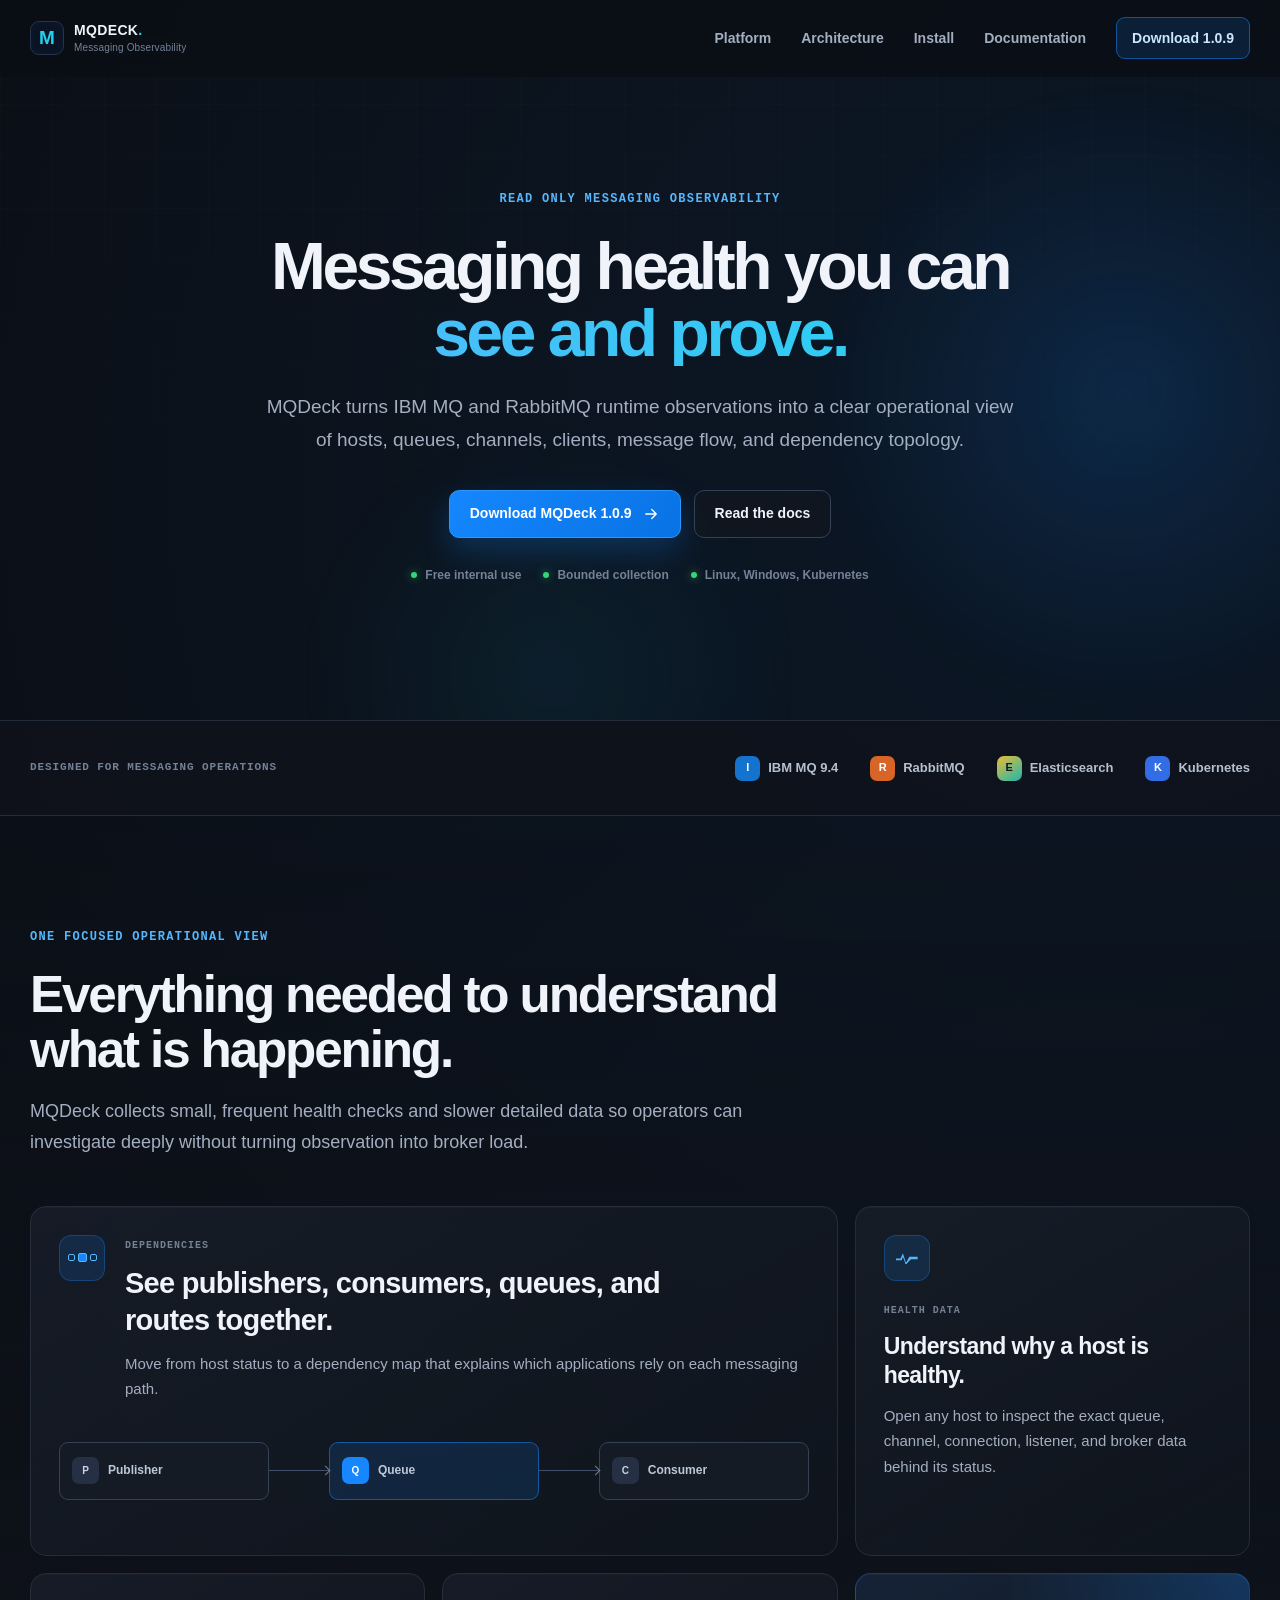
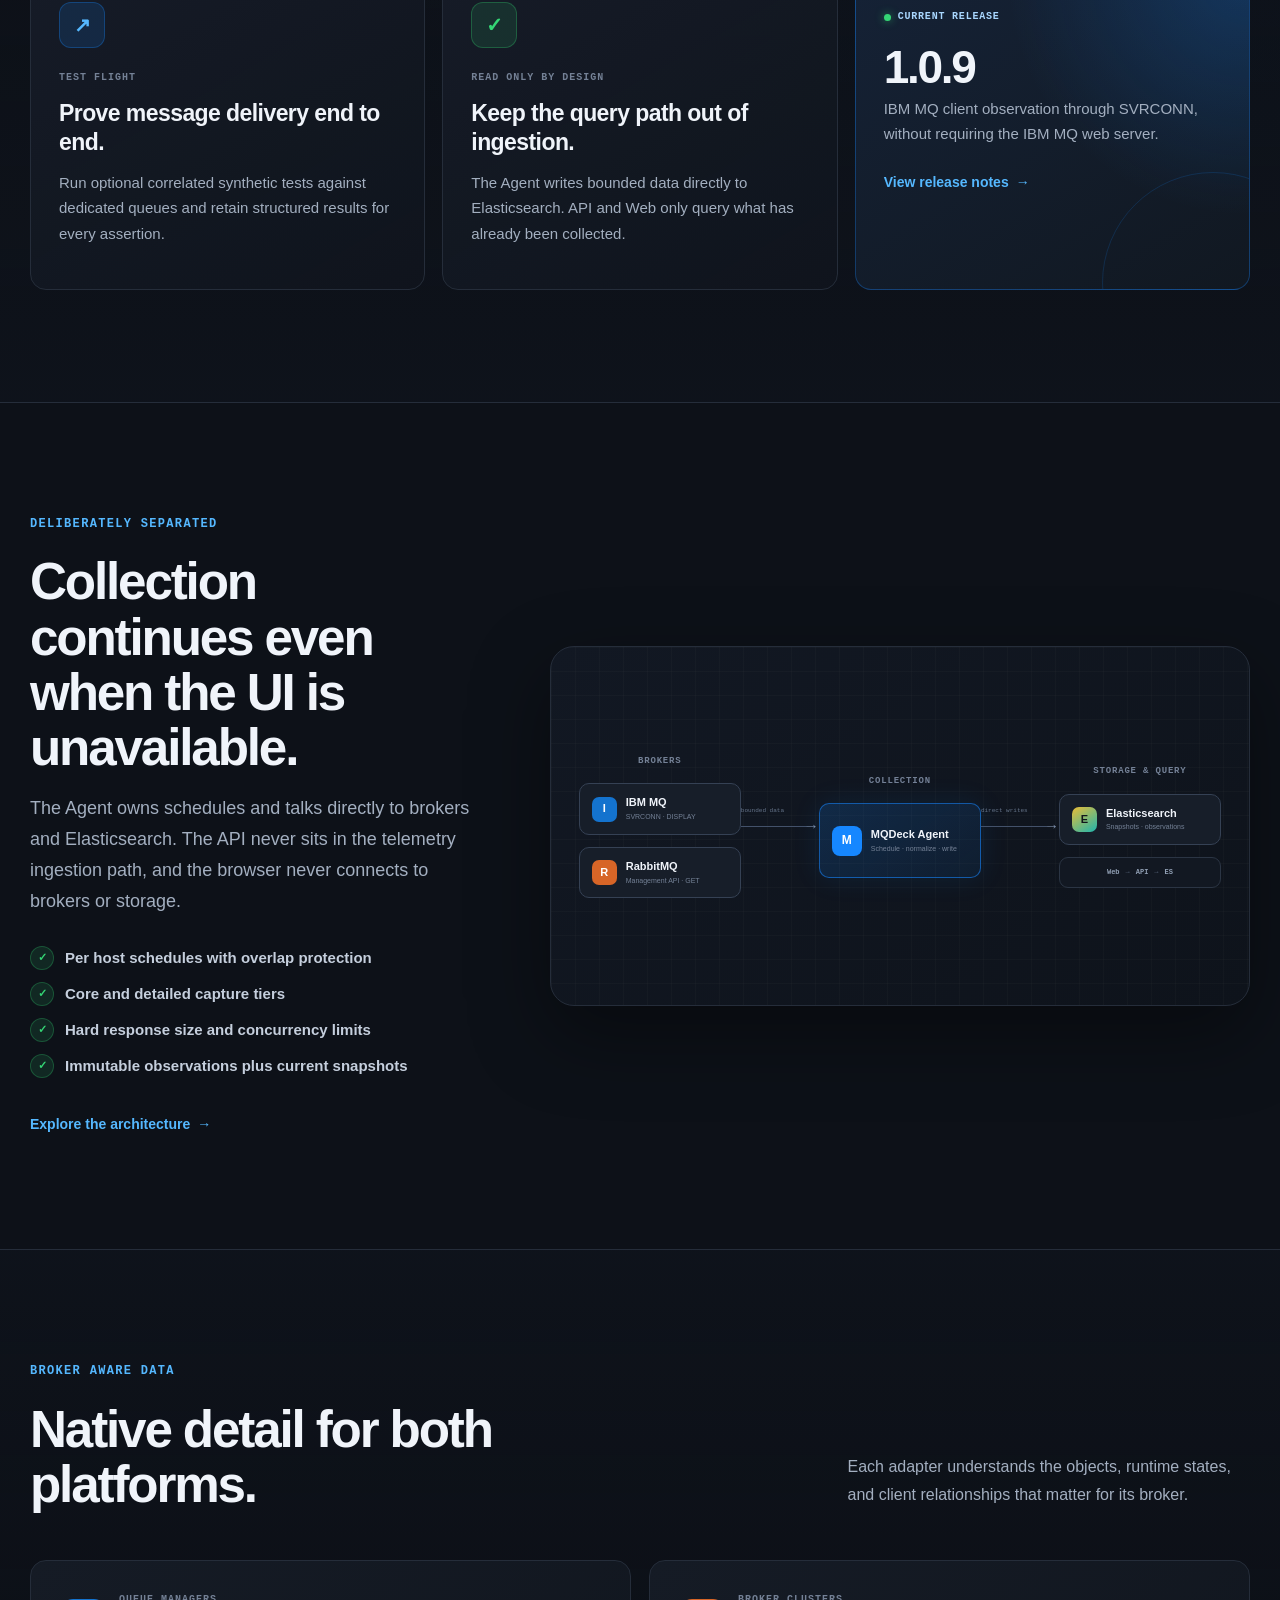
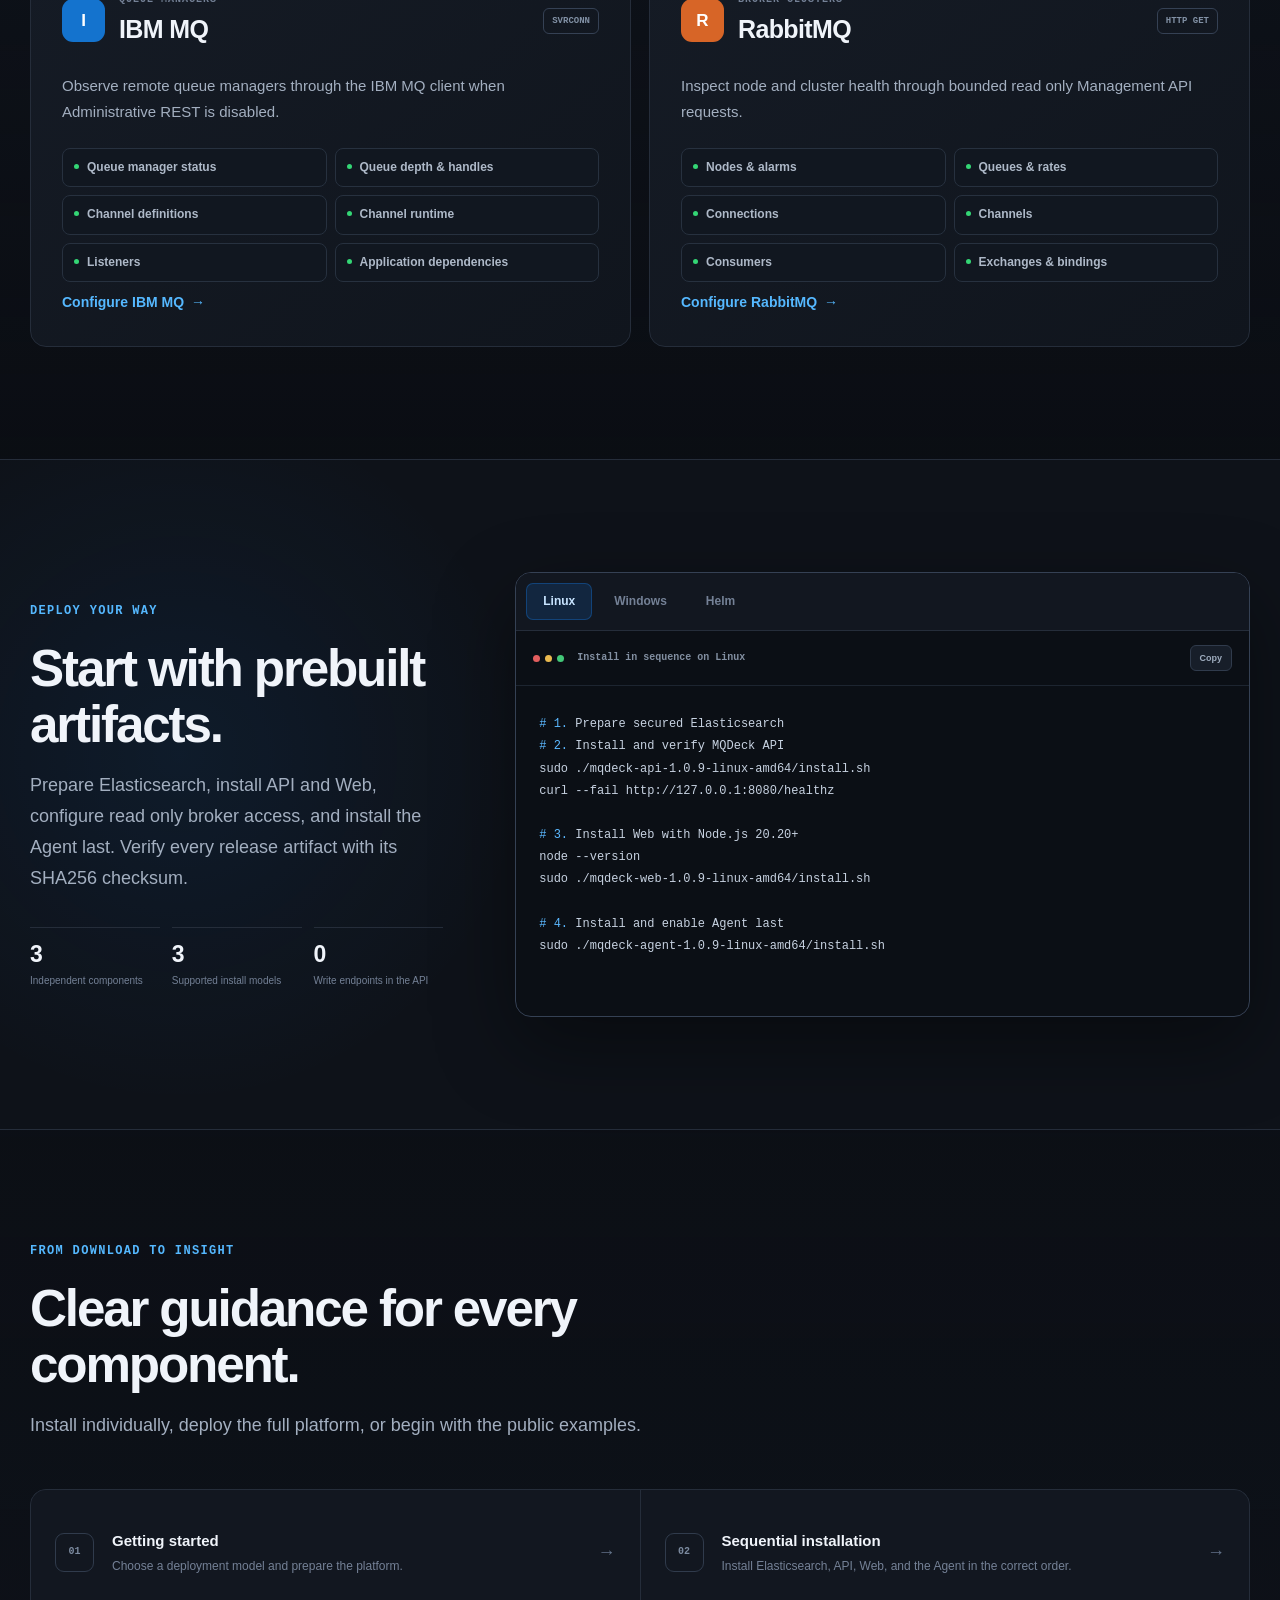
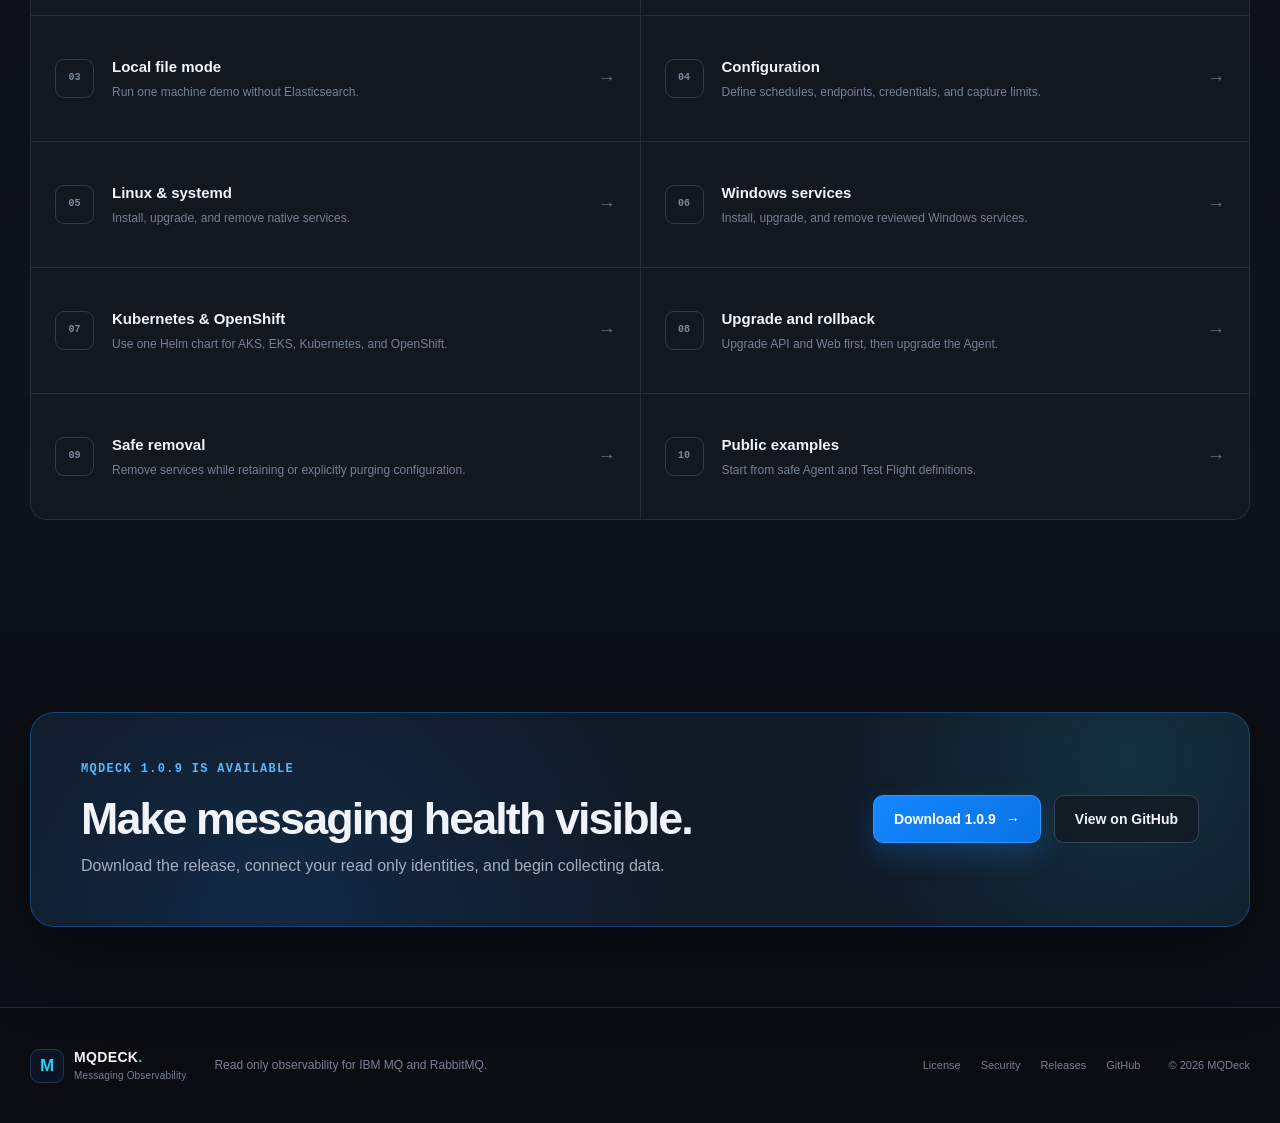
==== index.html @ 0a3dacb5 "Prepare MQDeck 1.0.9 distribution" ====
<!doctype html>
<html lang="en">
  <head>
    <meta charset="utf-8" />
    <meta name="viewport" content="width=device-width, initial-scale=1" />
    <meta name="theme-color" content="#0b0e14" />
    <meta
      name="description"
      content="MQDeck is a read only observability platform for IBM MQ and RabbitMQ, with bounded data collection and no API in the telemetry ingestion path."
    />
    <meta property="og:title" content="MQDeck | Messaging observability you can prove" />
    <meta
      property="og:description"
      content="Observe IBM MQ and RabbitMQ health, queues, channels, connections, topology, and synthetic results from one focused workspace."
    />
    <meta property="og:type" content="website" />
    <meta property="og:url" content="https://mqdeck.github.io/mqdeck/" />
    <meta name="twitter:card" content="summary" />
    <link rel="canonical" href="https://mqdeck.github.io/mqdeck/" />
    <link rel="icon" href="favicon.svg" type="image/svg+xml" />
    <link rel="stylesheet" href="styles.css" />
    <script src="app.js" defer></script>
    <title>MQDeck | Messaging observability you can prove</title>
  </head>
  <body>
    <a class="skip-link" href="#main-content">Skip to content</a>

    <header class="site-header" data-header>
      <div class="container header-inner">
        <a class="brand" href="#top" aria-label="MQDeck home">
          <span class="brand-mark" aria-hidden="true">M</span>
          <span class="brand-copy">
            <strong>MQDECK</strong>
            <small>Messaging Observability</small>
          </span>
        </a>

        <button
          class="menu-toggle"
          type="button"
          aria-expanded="false"
          aria-controls="primary-navigation"
          data-menu-toggle
        >
          <span class="sr-only">Toggle navigation</span>
          <span></span><span></span><span></span>
        </button>

        <nav class="primary-navigation" id="primary-navigation" aria-label="Primary navigation" data-navigation>
          <a href="#platform">Platform</a>
          <a href="#architecture">Architecture</a>
          <a href="#install">Install</a>
          <a href="#documentation">Documentation</a>
          <a class="nav-release" href="https://github.com/mqdeck/mqdeck/releases/tag/v1.0.9">
            Download 1.0.9
          </a>
        </nav>
      </div>
    </header>

    <main id="main-content">
      <section class="hero section" id="top">
        <div class="hero-glow hero-glow-one" aria-hidden="true"></div>
        <div class="hero-glow hero-glow-two" aria-hidden="true"></div>
        <div class="container hero-grid">
          <div class="hero-copy">
            <div class="eyebrow">Read only messaging observability</div>
            <h1>Messaging health you can <em>see and prove.</em></h1>
            <p class="hero-lede">
              MQDeck turns IBM MQ and RabbitMQ runtime observations into a clear operational view of hosts,
              queues, channels, clients, message flow, and dependency topology.
            </p>

            <div class="hero-actions">
              <a class="button button-primary" href="https://github.com/mqdeck/mqdeck/releases/tag/v1.0.9">
                Download MQDeck 1.0.9
                <svg viewBox="0 0 24 24" aria-hidden="true"><path d="M5 12h14m-6-6 6 6-6 6" /></svg>
              </a>
              <a class="button button-secondary" href="https://github.com/mqdeck/mqdeck/tree/main/docs">
                Read the docs
              </a>
            </div>

            <div class="hero-notes" aria-label="Platform qualities">
              <span><i class="status-dot"></i> Free internal use</span>
              <span><i class="status-dot"></i> Bounded collection</span>
              <span><i class="status-dot"></i> Linux, Windows, Kubernetes</span>
            </div>
          </div>

        </div>
      </section>

      <section class="compatibility" aria-label="Supported platforms">
        <div class="container compatibility-inner">
          <span>Designed for messaging operations</span>
          <div class="compatibility-list">
            <strong><i class="vendor-mark ibm">I</i>IBM MQ 9.4</strong>
            <strong><i class="vendor-mark rabbit">R</i>RabbitMQ</strong>
            <strong><i class="vendor-mark elastic">E</i>Elasticsearch</strong>
            <strong><i class="vendor-mark kube">K</i>Kubernetes</strong>
          </div>
        </div>
      </section>

      <section class="section platform-section" id="platform">
        <div class="container">
          <div class="section-heading narrow-heading">
            <div class="eyebrow">One focused operational view</div>
            <h2>Everything needed to understand what is happening.</h2>
            <p>
              MQDeck collects small, frequent health checks and slower detailed data so operators can
              investigate deeply without turning observation into broker load.
            </p>
          </div>

          <div class="feature-grid">
            <article class="feature-card feature-card-wide">
              <div class="feature-icon topology-icon" aria-hidden="true">
                <span></span><span></span><span></span>
              </div>
              <div>
                <small>DEPENDENCIES</small>
                <h3>See publishers, consumers, queues, and routes together.</h3>
                <p>Move from host status to a dependency map that explains which applications rely on each messaging path.</p>
              </div>
              <div class="mini-topology" aria-hidden="true">
                <div><i>P</i><span>Publisher</span></div><b></b><div class="center"><i>Q</i><span>Queue</span></div><b></b><div><i>C</i><span>Consumer</span></div>
              </div>
            </article>

            <article class="feature-card">
              <div class="feature-icon pulse-icon" aria-hidden="true"><span></span></div>
              <small>HEALTH DATA</small>
              <h3>Understand why a host is healthy.</h3>
              <p>Open any host to inspect the exact queue, channel, connection, listener, and broker data behind its status.</p>
            </article>

            <article class="feature-card">
              <div class="feature-icon flight-icon" aria-hidden="true">↗</div>
              <small>TEST FLIGHT</small>
              <h3>Prove message delivery end to end.</h3>
              <p>Run optional correlated synthetic tests against dedicated queues and retain structured results for every assertion.</p>
            </article>

            <article class="feature-card">
              <div class="feature-icon shield-icon" aria-hidden="true">✓</div>
              <small>READ ONLY BY DESIGN</small>
              <h3>Keep the query path out of ingestion.</h3>
              <p>The Agent writes bounded data directly to Elasticsearch. API and Web only query what has already been collected.</p>
            </article>

            <article class="feature-card feature-card-accent">
              <div class="release-label"><span></span> Current release</div>
              <strong class="release-version">1.0.9</strong>
              <p>IBM MQ client observation through SVRCONN, without requiring the IBM MQ web server.</p>
              <a href="https://github.com/mqdeck/mqdeck/releases/tag/v1.0.9">View release notes <span>→</span></a>
            </article>
          </div>
        </div>
      </section>

      <section class="section architecture-section" id="architecture">
        <div class="container architecture-grid">
          <div class="architecture-copy">
            <div class="eyebrow">Deliberately separated</div>
            <h2>Collection continues even when the UI is unavailable.</h2>
            <p>
              The Agent owns schedules and talks directly to brokers and Elasticsearch. The API never sits in the telemetry
              ingestion path, and the browser never connects to brokers or storage.
            </p>
            <ul class="check-list">
              <li><span>✓</span> Per host schedules with overlap protection</li>
              <li><span>✓</span> Core and detailed capture tiers</li>
              <li><span>✓</span> Hard response size and concurrency limits</li>
              <li><span>✓</span> Immutable observations plus current snapshots</li>
            </ul>
            <a class="text-link" href="https://github.com/mqdeck/mqdeck/blob/main/docs/architecture.md">Explore the architecture <span>→</span></a>
          </div>

          <div class="architecture-diagram" aria-label="MQDeck data flow diagram">
            <div class="diagram-column brokers-column">
              <small>BROKERS</small>
              <div class="diagram-node"><i class="vendor-mark ibm">I</i><span><strong>IBM MQ</strong><small>SVRCONN · DISPLAY</small></span></div>
              <div class="diagram-node"><i class="vendor-mark rabbit">R</i><span><strong>RabbitMQ</strong><small>Management API · GET</small></span></div>
            </div>
            <div class="diagram-arrow"><span>bounded data</span><i>→</i></div>
            <div class="diagram-column agent-column">
              <small>COLLECTION</small>
              <div class="diagram-node primary-node"><i>M</i><span><strong>MQDeck Agent</strong><small>Schedule · normalize · write</small></span></div>
            </div>
            <div class="diagram-arrow"><span>direct writes</span><i>→</i></div>
            <div class="diagram-column query-column">
              <small>STORAGE & QUERY</small>
              <div class="diagram-node"><i class="vendor-mark elastic">E</i><span><strong>Elasticsearch</strong><small>Snapshots · observations</small></span></div>
              <div class="query-stack"><span>Web</span><i>→</i><span>API</span><i>→</i><span>ES</span></div>
            </div>
          </div>
        </div>
      </section>

      <section class="section coverage-section">
        <div class="container">
          <div class="section-heading split-heading">
            <div>
              <div class="eyebrow">Broker aware data</div>
              <h2>Native detail for both platforms.</h2>
            </div>
            <p>Each adapter understands the objects, runtime states, and client relationships that matter for its broker.</p>
          </div>

          <div class="broker-grid">
            <article class="broker-card">
              <div class="broker-card-header">
                <i class="vendor-mark ibm large">I</i>
                <div><small>QUEUE MANAGERS</small><h3>IBM MQ</h3></div>
                <span>SVRCONN</span>
              </div>
              <p>Observe remote queue managers through the IBM MQ client when Administrative REST is disabled.</p>
              <div class="capability-list">
                <span>Queue manager status</span><span>Queue depth & handles</span><span>Channel definitions</span>
                <span>Channel runtime</span><span>Listeners</span><span>Application dependencies</span>
              </div>
              <a href="https://github.com/mqdeck/mqdeck/blob/main/examples/ibmmq-svrconn.md">Configure IBM MQ <span>→</span></a>
            </article>

            <article class="broker-card">
              <div class="broker-card-header">
                <i class="vendor-mark rabbit large">R</i>
                <div><small>BROKER CLUSTERS</small><h3>RabbitMQ</h3></div>
                <span>HTTP GET</span>
              </div>
              <p>Inspect node and cluster health through bounded read only Management API requests.</p>
              <div class="capability-list">
                <span>Nodes & alarms</span><span>Queues & rates</span><span>Connections</span>
                <span>Channels</span><span>Consumers</span><span>Exchanges & bindings</span>
              </div>
              <a href="https://github.com/mqdeck/mqdeck/blob/main/docs/configuration.md">Configure RabbitMQ <span>→</span></a>
            </article>
          </div>
        </div>
      </section>

      <section class="section install-section" id="install">
        <div class="container install-shell">
          <div class="install-copy">
            <div class="eyebrow">Deploy your way</div>
            <h2>Start with prebuilt artifacts.</h2>
            <p>
              Prepare Elasticsearch, install API and Web, configure read only broker access, and install the Agent last.
              Verify every release artifact with its SHA256 checksum.
            </p>
            <div class="install-facts">
              <div><strong>3</strong><span>Independent components</span></div>
              <div><strong>3</strong><span>Supported install models</span></div>
              <div><strong>0</strong><span>Write endpoints in the API</span></div>
            </div>
          </div>

          <div class="installer" data-installer>
            <div class="install-tabs" role="tablist" aria-label="Installation platform">
              <button type="button" role="tab" aria-selected="true" aria-controls="install-linux" data-install-tab="linux">Linux</button>
              <button type="button" role="tab" aria-selected="false" aria-controls="install-windows" data-install-tab="windows">Windows</button>
              <button type="button" role="tab" aria-selected="false" aria-controls="install-helm" data-install-tab="helm">Helm</button>
            </div>

            <div class="install-panel" id="install-linux" role="tabpanel" data-install-panel="linux">
              <div class="code-heading"><span><i></i><i></i><i></i></span><strong>Install in sequence on Linux</strong><button type="button" data-copy="#linux-command">Copy</button></div>
              <pre id="linux-command"><code><span># 1.</span> Prepare secured Elasticsearch
<span># 2.</span> Install and verify MQDeck API
sudo ./mqdeck-api-1.0.9-linux-amd64/install.sh
curl --fail http://127.0.0.1:8080/healthz

<span># 3.</span> Install Web with Node.js 20.20+
node --version
sudo ./mqdeck-web-1.0.9-linux-amd64/install.sh

<span># 4.</span> Install and enable Agent last
sudo ./mqdeck-agent-1.0.9-linux-amd64/install.sh</code></pre>
            </div>

            <div class="install-panel" id="install-windows" role="tabpanel" data-install-panel="windows" hidden>
              <div class="code-heading"><span><i></i><i></i><i></i></span><strong>Install API before Agent on Windows</strong><button type="button" data-copy="#windows-command">Copy</button></div>
              <pre id="windows-command"><code><span>$Version</span> = "1.0.9"
<span># 1.</span> Install API and verify health
.\install-api-service.ps1
Invoke-RestMethod http://127.0.0.1:8080/healthz

<span># 2.</span> Configure broker access
<span># 3.</span> Install Agent last
.\install-agent-service.ps1</code></pre>
            </div>

            <div class="install-panel" id="install-helm" role="tabpanel" data-install-panel="helm" hidden>
              <div class="code-heading"><span><i></i><i></i><i></i></span><strong>Install API and Web with Helm</strong><button type="button" data-copy="#helm-command">Copy</button></div>
              <pre id="helm-command"><code>helm upgrade --install mqdeck \
  oci://ghcr.io/mqdeck/charts/mqdeck \
  --version 1.0.9 \
  --namespace mqdeck --create-namespace \
  --set global.elasticsearch.url=https://elastic.example.com:9200</code></pre>
            </div>

            <div class="copy-status" aria-live="polite" data-copy-status></div>
          </div>
        </div>
      </section>

      <section class="section docs-section" id="documentation">
        <div class="container">
          <div class="section-heading narrow-heading">
            <div class="eyebrow">From download to insight</div>
            <h2>Clear guidance for every component.</h2>
            <p>Install individually, deploy the full platform, or begin with the public examples.</p>
          </div>

          <div class="docs-grid">
            <a href="https://github.com/mqdeck/mqdeck/blob/main/docs/getting-started.md">
              <span class="doc-number">01</span><div><strong>Getting started</strong><small>Choose a deployment model and prepare the platform.</small></div><i>→</i>
            </a>
            <a href="https://github.com/mqdeck/mqdeck/blob/main/docs/installation-sequence.md">
              <span class="doc-number">02</span><div><strong>Sequential installation</strong><small>Install Elasticsearch, API, Web, and the Agent in the correct order.</small></div><i>→</i>
            </a>
            <a href="https://github.com/mqdeck/mqdeck/blob/main/docs/local-mode.md">
              <span class="doc-number">03</span><div><strong>Local file mode</strong><small>Run one machine demo without Elasticsearch.</small></div><i>→</i>
            </a>
            <a href="https://github.com/mqdeck/mqdeck/blob/main/docs/configuration.md">
              <span class="doc-number">04</span><div><strong>Configuration</strong><small>Define schedules, endpoints, credentials, and capture limits.</small></div><i>→</i>
            </a>
            <a href="https://github.com/mqdeck/mqdeck/blob/main/docs/install-agent-linux.md">
              <span class="doc-number">05</span><div><strong>Linux & systemd</strong><small>Install, upgrade, and remove native services.</small></div><i>→</i>
            </a>
            <a href="https://github.com/mqdeck/mqdeck/blob/main/docs/install-agent-windows.md">
              <span class="doc-number">06</span><div><strong>Windows services</strong><small>Install, upgrade, and remove reviewed Windows services.</small></div><i>→</i>
            </a>
            <a href="https://github.com/mqdeck/mqdeck/blob/main/docs/install-helm.md">
              <span class="doc-number">07</span><div><strong>Kubernetes & OpenShift</strong><small>Use one Helm chart for AKS, EKS, Kubernetes, and OpenShift.</small></div><i>→</i>
            </a>
            <a href="https://github.com/mqdeck/mqdeck/blob/main/docs/upgrade.md">
              <span class="doc-number">08</span><div><strong>Upgrade and rollback</strong><small>Upgrade API and Web first, then upgrade the Agent.</small></div><i>→</i>
            </a>
            <a href="https://github.com/mqdeck/mqdeck/blob/main/docs/uninstall.md">
              <span class="doc-number">09</span><div><strong>Safe removal</strong><small>Remove services while retaining or explicitly purging configuration.</small></div><i>→</i>
            </a>
            <a href="https://github.com/mqdeck/mqdeck/tree/main/examples">
              <span class="doc-number">10</span><div><strong>Public examples</strong><small>Start from safe Agent and Test Flight definitions.</small></div><i>→</i>
            </a>
          </div>
        </div>
      </section>

      <section class="final-cta section">
        <div class="container final-cta-inner">
          <div>
            <div class="eyebrow">MQDeck 1.0.9 is available</div>
            <h2>Make messaging health visible.</h2>
            <p>Download the release, connect your read only identities, and begin collecting data.</p>
          </div>
          <div class="final-actions">
            <a class="button button-primary" href="https://github.com/mqdeck/mqdeck/releases/tag/v1.0.9">Download 1.0.9 <span>→</span></a>
            <a class="button button-secondary" href="https://github.com/mqdeck/mqdeck">View on GitHub</a>
          </div>
        </div>
      </section>
    </main>

    <footer class="site-footer">
      <div class="container footer-inner">
        <a class="brand footer-brand" href="#top" aria-label="MQDeck home">
          <span class="brand-mark" aria-hidden="true">M</span>
          <span class="brand-copy"><strong>MQDECK</strong><small>Messaging Observability</small></span>
        </a>
        <p>Read only observability for IBM MQ and RabbitMQ.</p>
        <div class="footer-links">
          <a href="https://github.com/mqdeck/mqdeck/blob/main/LICENSE.md">License</a>
          <a href="https://github.com/mqdeck/mqdeck/blob/main/SECURITY.md">Security</a>
          <a href="https://github.com/mqdeck/mqdeck/releases">Releases</a>
          <a href="https://github.com/mqdeck/mqdeck">GitHub</a>
        </div>
        <small>© <span data-current-year>2026</span> MQDeck</small>
      </div>
    </footer>
  </body>
</html>
---- styles.css ----
:root {
  --canvas: #0b0e14;
  --canvas-soft: #10141d;
  --surface: #121720;
  --surface-raised: #171d28;
  --surface-blue: #111b2a;
  --line: #252d3a;
  --line-strong: #354154;
  --ink: #f0f4fa;
  --muted: #a3afc0;
  --faint: #748196;
  --accent: #1687ff;
  --accent-strong: #55b8ff;
  --accent-soft: rgba(22, 135, 255, 0.14);
  --cyan: #22d3ee;
  --green: #34d675;
  --green-soft: rgba(52, 214, 117, 0.12);
  --amber: #f4bd4a;
  --red: #f26767;
  --orange: #f58436;
  --radius-sm: 10px;
  --radius: 16px;
  --radius-lg: 24px;
  --shadow: 0 28px 80px rgba(0, 0, 0, 0.4);
  --container: 1220px;
  color-scheme: dark;
}

* {
  box-sizing: border-box;
}

html {
  scroll-behavior: smooth;
  scroll-padding-top: 88px;
}

body {
  margin: 0;
  background:
    radial-gradient(circle at 85% 8%, rgba(22, 135, 255, 0.08), transparent 26%),
    var(--canvas);
  color: var(--ink);
  font-family: Inter, ui-sans-serif, -apple-system, BlinkMacSystemFont, "Segoe UI", sans-serif;
  font-size: 17px;
  line-height: 1.6;
  text-rendering: optimizeLegibility;
}

body::before {
  position: fixed;
  z-index: -1;
  inset: 0;
  background-image:
    linear-gradient(rgba(255, 255, 255, 0.014) 1px, transparent 1px),
    linear-gradient(90deg, rgba(255, 255, 255, 0.014) 1px, transparent 1px);
  background-size: 52px 52px;
  content: "";
  mask-image: linear-gradient(to bottom, black, transparent 75%);
}

a {
  color: inherit;
  text-decoration: none;
}

button,
a {
  -webkit-tap-highlight-color: transparent;
}

button {
  color: inherit;
  font: inherit;
}

svg {
  display: block;
}

.container {
  width: min(calc(100% - 48px), var(--container));
  margin-inline: auto;
}

.section {
  position: relative;
  padding: 112px 0;
}

.sr-only {
  position: absolute;
  overflow: hidden;
  width: 1px;
  height: 1px;
  padding: 0;
  border: 0;
  margin: -1px;
  clip: rect(0, 0, 0, 0);
  white-space: nowrap;
}

.skip-link {
  position: fixed;
  z-index: 200;
  top: 12px;
  left: 12px;
  padding: 10px 16px;
  border-radius: 8px;
  background: var(--accent);
  color: white;
  font-weight: 750;
  transform: translateY(-150%);
  transition: transform 160ms ease;
}

.skip-link:focus {
  transform: translateY(0);
}

:focus-visible {
  outline: 3px solid var(--accent-strong);
  outline-offset: 3px;
}

.site-header {
  position: fixed;
  z-index: 100;
  top: 0;
  right: 0;
  left: 0;
  border-bottom: 1px solid transparent;
  background: rgba(11, 14, 20, 0.72);
  backdrop-filter: blur(18px);
  transition: border-color 180ms ease, background 180ms ease;
}

.site-header.is-scrolled {
  border-color: var(--line);
  background: rgba(11, 14, 20, 0.94);
}

.header-inner {
  display: flex;
  align-items: center;
  justify-content: space-between;
  min-height: 76px;
  gap: 28px;
}

.brand {
  display: inline-flex;
  align-items: center;
  gap: 10px;
  flex: 0 0 auto;
}

.brand-mark {
  display: grid;
  width: 34px;
  height: 34px;
  place-items: center;
  border: 1px solid #25344a;
  border-radius: 9px;
  background: #0b1324;
  box-shadow: inset 0 0 12px rgba(34, 211, 238, 0.04);
  color: var(--cyan);
  font-size: 19px;
  font-weight: 800;
}

.brand-copy {
  display: flex;
  flex-direction: column;
  align-items: flex-start;
  line-height: 1.1;
}

.brand-copy strong {
  color: var(--ink);
  font-size: 14px;
  font-weight: 720;
  letter-spacing: 0.025em;
}

.brand-copy strong::after {
  color: var(--cyan);
  content: ".";
}

.brand-copy small {
  margin-top: 4px;
  color: var(--faint);
  font-size: 10px;
  font-weight: 500;
  letter-spacing: 0.015em;
}

.primary-navigation {
  display: flex;
  align-items: center;
  gap: 30px;
}

.primary-navigation > a {
  color: var(--muted);
  font-size: 14px;
  font-weight: 680;
  transition: color 160ms ease;
}

.primary-navigation > a:hover {
  color: var(--ink);
}

.primary-navigation .nav-release {
  padding: 9px 15px;
  border: 1px solid rgba(22, 135, 255, 0.52);
  border-radius: 9px;
  background: var(--accent-soft);
  color: #cae7ff;
}

.primary-navigation .nav-release:hover {
  background: rgba(22, 135, 255, 0.23);
  color: white;
}

.menu-toggle {
  display: none;
  width: 42px;
  height: 42px;
  padding: 10px;
  border: 1px solid var(--line);
  border-radius: 9px;
  background: var(--surface);
}

.menu-toggle span:not(.sr-only) {
  display: block;
  height: 2px;
  margin: 4px 0;
  border-radius: 4px;
  background: var(--muted);
}

.hero {
  overflow: hidden;
  min-height: 720px;
  padding-top: 190px;
  padding-bottom: 125px;
}

.hero-grid {
  display: block;
}

.hero-copy {
  position: relative;
  z-index: 3;
  max-width: 920px;
  margin-inline: auto;
  text-align: center;
}

.hero-copy .eyebrow,
.hero-actions,
.hero-notes {
  justify-content: center;
}

.eyebrow {
  display: flex;
  align-items: center;
  gap: 10px;
  color: var(--accent-strong);
  font-family: ui-monospace, SFMono-Regular, Menlo, Consolas, monospace;
  font-size: 12px;
  font-weight: 750;
  letter-spacing: 0.11em;
  text-transform: uppercase;
}

h1,
h2,
h3,
p {
  margin-top: 0;
}

h1 {
  max-width: 880px;
  margin-inline: auto;
  margin-top: 24px;
  margin-bottom: 25px;
  font-size: clamp(48px, 5.15vw, 76px);
  line-height: 1.01;
  letter-spacing: -0.052em;
}

h1 em {
  display: block;
  background: linear-gradient(90deg, var(--accent-strong), var(--cyan));
  background-clip: text;
  color: transparent;
  font-style: normal;
}

.hero-lede {
  max-width: 760px;
  margin: 0 auto 33px;
  color: var(--muted);
  font-size: 19px;
  line-height: 1.72;
}

.hero-actions,
.final-actions {
  display: flex;
  align-items: center;
  flex-wrap: wrap;
  gap: 13px;
}

.button {
  display: inline-flex;
  min-height: 48px;
  align-items: center;
  justify-content: center;
  gap: 10px;
  padding: 11px 20px;
  border: 1px solid transparent;
  border-radius: 10px;
  font-size: 14px;
  font-weight: 750;
  transition: transform 160ms ease, border-color 160ms ease, background 160ms ease;
}

.button:hover {
  transform: translateY(-2px);
}

.button svg {
  width: 18px;
  fill: none;
  stroke: currentColor;
  stroke-linecap: round;
  stroke-linejoin: round;
  stroke-width: 1.8;
}

.button-primary {
  border-color: #2a98ff;
  background: linear-gradient(135deg, #1687ff, #0872e3);
  box-shadow: 0 12px 30px rgba(22, 135, 255, 0.24);
  color: white;
}

.button-primary:hover {
  background: linear-gradient(135deg, #319aff, #1687ff);
}

.button-secondary {
  border-color: var(--line-strong);
  background: rgba(18, 23, 32, 0.74);
  color: var(--ink);
}

.button-secondary:hover {
  border-color: #596880;
  background: var(--surface-raised);
}

.hero-notes {
  display: flex;
  flex-wrap: wrap;
  gap: 11px 22px;
  margin-top: 28px;
  color: var(--faint);
  font-size: 12px;
  font-weight: 650;
}

.hero-notes span {
  display: inline-flex;
  align-items: center;
  gap: 8px;
}

.status-dot {
  width: 6px;
  height: 6px;
  border-radius: 50%;
  background: var(--green);
  box-shadow: 0 0 9px rgba(52, 214, 117, 0.6);
}

.hero-glow {
  position: absolute;
  border-radius: 50%;
  filter: blur(2px);
  pointer-events: none;
}

.hero-glow-one {
  top: 68px;
  right: -170px;
  width: 650px;
  height: 650px;
  background: radial-gradient(circle, rgba(22, 135, 255, 0.15), transparent 68%);
}

.hero-glow-two {
  bottom: -210px;
  left: 23%;
  width: 510px;
  height: 510px;
  background: radial-gradient(circle, rgba(34, 211, 238, 0.06), transparent 70%);
}

.product-preview {
  position: relative;
  z-index: 2;
  min-width: 0;
  perspective: 1400px;
}

.preview-window {
  overflow: hidden;
  border: 1px solid #313c4e;
  border-radius: 17px;
  background: #0d1118;
  box-shadow: var(--shadow), 0 0 0 1px rgba(22, 135, 255, 0.06);
  transform: rotateY(-2deg) rotateX(1deg);
  transform-origin: center;
}

.preview-topbar {
  display: flex;
  height: 54px;
  align-items: center;
  gap: 14px;
  padding: 0 15px;
  border-bottom: 1px solid #222a36;
  background: #111620;
}

.preview-brand {
  display: flex;
  align-items: center;
  gap: 8px;
  margin-right: auto;
}

.preview-mark {
  display: grid;
  width: 27px;
  height: 27px;
  place-items: center;
  border-radius: 7px;
  background: var(--accent);
  color: white;
  font-size: 12px;
  font-weight: 850;
}

.preview-brand div {
  display: flex;
  flex-direction: column;
  line-height: 1.1;
}

.preview-brand strong {
  font-size: 9px;
  letter-spacing: 0.08em;
}

.preview-brand small {
  margin-top: 2px;
  color: var(--faint);
  font-size: 7px;
}

.preview-live {
  display: inline-flex;
  align-items: center;
  gap: 6px;
  padding: 5px 8px;
  border: 1px solid rgba(52, 214, 117, 0.25);
  border-radius: 999px;
  background: var(--green-soft);
  color: #8bf0ae;
  font-family: ui-monospace, monospace;
  font-size: 8px;
  font-weight: 700;
}

.preview-live span,
.preview-updated i,
.health-pill span {
  width: 5px;
  height: 5px;
  border-radius: 50%;
  background: var(--green);
  box-shadow: 0 0 7px rgba(52, 214, 117, 0.58);
}

.preview-avatar {
  display: grid;
  width: 27px;
  height: 27px;
  place-items: center;
  border: 1px solid #364256;
  border-radius: 50%;
  background: #1a2230;
  color: #c5d1df;
  font-size: 8px;
  font-weight: 750;
}

.preview-layout {
  display: grid;
  grid-template-columns: 120px 1fr;
  min-height: 515px;
}

.preview-sidebar {
  padding: 17px 10px;
  border-right: 1px solid #222a36;
  background: #0e131c;
}

.preview-nav {
  display: flex;
  align-items: center;
  gap: 7px;
  padding: 7px 8px;
  border-radius: 6px;
  color: #78869a;
  font-size: 8px;
  font-weight: 650;
}

.preview-nav.active {
  background: rgba(22, 135, 255, 0.12);
  color: #d7eaff;
}

.preview-nav i {
  width: 8px;
  height: 8px;
  border: 1px solid currentColor;
  border-radius: 2px;
}

.preview-sidebar-label {
  margin: 23px 8px 8px;
  color: #586579;
  font-size: 6px;
  font-weight: 800;
  letter-spacing: 0.1em;
  text-transform: uppercase;
}

.preview-adapter {
  display: flex;
  align-items: center;
  gap: 8px;
  padding: 7px 6px;
}

.preview-adapter b,
.adapter-badge {
  display: grid;
  flex: 0 0 auto;
  place-items: center;
  border-radius: 5px;
  color: white;
  font-weight: 800;
}

.preview-adapter b {
  width: 19px;
  height: 19px;
  background: #1679d9;
  font-size: 8px;
}

.preview-adapter:last-child b {
  background: #cf6229;
}

.preview-adapter > span {
  display: flex;
  flex-direction: column;
  color: #aab6c8;
  font-size: 7px;
  font-weight: 700;
  line-height: 1.2;
}

.preview-adapter small {
  margin-top: 2px;
  color: #50d982;
  font-size: 6px;
  font-weight: 600;
}

.preview-content {
  min-width: 0;
  padding: 19px 18px 17px;
}

.preview-heading,
.flow-card-heading,
.preview-section-title {
  display: flex;
  align-items: center;
  justify-content: space-between;
}

.preview-heading > div:first-child,
.flow-card-heading > div {
  display: flex;
  flex-direction: column;
}

.preview-heading span,
.flow-card-heading small {
  color: #4daaff;
  font-family: ui-monospace, monospace;
  font-size: 6px;
  font-weight: 750;
  letter-spacing: 0.11em;
}

.preview-heading strong {
  margin-top: 3px;
  color: #eef3f9;
  font-size: 15px;
}

.preview-updated {
  display: flex;
  align-items: center;
  gap: 5px;
  color: #738197;
  font-size: 7px;
}

.metric-strip {
  display: grid;
  grid-template-columns: repeat(4, 1fr);
  margin: 16px 0 19px;
  border: 1px solid #27303e;
  border-radius: 8px;
  background: #121823;
}

.metric-strip > div {
  display: grid;
  grid-template-columns: 1fr auto;
  padding: 10px 11px;
  border-right: 1px solid #27303e;
}

.metric-strip > div:last-child {
  border-right: 0;
}

.metric-strip small {
  grid-column: 1 / -1;
  color: #8290a3;
  font-size: 6px;
}

.metric-strip strong {
  margin-top: 2px;
  color: #f1f5fa;
  font-size: 16px;
  line-height: 1;
}

.metric-strip .metric-green {
  color: var(--green);
}

.metric-strip span {
  align-self: end;
  color: #5f6c7f;
  font-size: 5px;
}

.preview-section-title {
  margin-bottom: 7px;
}

.preview-section-title strong {
  color: #cbd5e3;
  font-size: 8px;
}

.preview-section-title span {
  color: #657286;
  font-size: 6px;
}

.host-list {
  overflow: hidden;
  border: 1px solid #27303e;
  border-radius: 8px;
  background: #111721;
}

.host-row {
  display: grid;
  grid-template-columns: 25px minmax(110px, 1.7fr) 1fr auto 44px;
  align-items: center;
  gap: 8px;
  padding: 9px 10px;
  border-bottom: 1px solid #222a36;
}

.host-row:last-child {
  border-bottom: 0;
}

.adapter-badge {
  width: 22px;
  height: 22px;
  font-size: 8px;
}

.adapter-badge.ibm {
  background: #1679d9;
}

.adapter-badge.rabbit {
  background: #cf6229;
}

.host-name {
  display: flex;
  min-width: 0;
  flex-direction: column;
  line-height: 1.25;
}

.host-name strong {
  overflow: hidden;
  color: #dbe3ed;
  font-size: 7px;
  text-overflow: ellipsis;
  white-space: nowrap;
}

.host-name small,
.host-type,
.latency {
  color: #69778c;
  font-size: 6px;
}

.health-pill {
  display: inline-flex;
  align-items: center;
  gap: 4px;
  padding: 3px 6px;
  border: 1px solid rgba(52, 214, 117, 0.22);
  border-radius: 999px;
  background: var(--green-soft);
  color: #7ceca4;
  font-size: 6px;
  font-weight: 700;
}

.flow-card {
  margin-top: 13px;
  padding: 11px 12px 13px;
  border: 1px solid #27303e;
  border-radius: 8px;
  background: linear-gradient(145deg, #111824, #0e141d);
}

.flow-card-heading strong {
  margin-top: 2px;
  color: #cbd5e3;
  font-size: 8px;
}

.flow-card-heading > span {
  color: #68768a;
  font-size: 6px;
}

.flow-map {
  display: grid;
  grid-template-columns: 1fr 45px 1.2fr 45px 1fr;
  align-items: center;
  margin-top: 12px;
}

.flow-node {
  display: flex;
  align-items: center;
  gap: 6px;
  min-width: 0;
  padding: 7px;
  border: 1px solid #2c3748;
  border-radius: 6px;
  background: #151c27;
}

.flow-node i {
  display: grid;
  width: 18px;
  height: 18px;
  flex: 0 0 auto;
  place-items: center;
  border-radius: 5px;
  background: #263246;
  color: #b9c6d8;
  font-size: 6px;
  font-style: normal;
  font-weight: 800;
}

.flow-broker {
  border-color: rgba(22, 135, 255, 0.43);
  background: rgba(22, 135, 255, 0.09);
}

.flow-broker i {
  background: var(--accent);
  color: white;
}

.flow-node > span {
  display: flex;
  overflow: hidden;
  flex-direction: column;
  color: #b8c4d5;
  font-size: 6px;
  font-weight: 700;
  line-height: 1.25;
  text-overflow: ellipsis;
  white-space: nowrap;
}

.flow-node small {
  overflow: hidden;
  color: #667489;
  font-size: 5px;
  font-weight: 500;
  text-overflow: ellipsis;
}

.flow-line {
  position: relative;
  height: 1px;
  background: #344156;
}

.flow-line::after {
  position: absolute;
  top: -3px;
  right: -1px;
  width: 6px;
  height: 6px;
  border-top: 1px solid #61718a;
  border-right: 1px solid #61718a;
  content: "";
  transform: rotate(45deg);
}

.flow-line span {
  position: absolute;
  top: -2px;
  left: 35%;
  width: 5px;
  height: 5px;
  border-radius: 50%;
  background: var(--accent-strong);
  box-shadow: 0 0 7px var(--accent);
  animation: flow-pulse 2.4s linear infinite;
}

.preview-orbit {
  position: absolute;
  z-index: -1;
  border: 1px solid rgba(22, 135, 255, 0.16);
  border-radius: 50%;
  pointer-events: none;
}

.preview-orbit-one {
  top: -80px;
  right: -75px;
  width: 230px;
  height: 230px;
}

.preview-orbit-two {
  right: 70px;
  bottom: -120px;
  width: 330px;
  height: 330px;
}

@keyframes flow-pulse {
  from { left: 8%; opacity: 0; }
  20%, 80% { opacity: 1; }
  to { left: 88%; opacity: 0; }
}

.compatibility {
  border-block: 1px solid var(--line);
  background: rgba(15, 19, 27, 0.82);
}

.compatibility-inner {
  display: flex;
  min-height: 94px;
  align-items: center;
  justify-content: space-between;
  gap: 34px;
}

.compatibility-inner > span {
  color: var(--faint);
  font-family: ui-monospace, monospace;
  font-size: 11px;
  font-weight: 700;
  letter-spacing: 0.08em;
  text-transform: uppercase;
}

.compatibility-list {
  display: flex;
  align-items: center;
  justify-content: flex-end;
  flex-wrap: wrap;
  gap: 22px 32px;
}

.compatibility-list strong {
  display: inline-flex;
  align-items: center;
  gap: 8px;
  color: #b5c0cf;
  font-size: 13px;
  font-weight: 720;
}

.vendor-mark {
  display: inline-grid;
  width: 25px;
  height: 25px;
  flex: 0 0 auto;
  place-items: center;
  border-radius: 7px;
  background: #1a2737;
  color: white;
  font-size: 11px;
  font-style: normal;
  font-weight: 850;
}

.vendor-mark.ibm { background: #1473ce; }
.vendor-mark.rabbit { background: #d76527; }
.vendor-mark.elastic { background: linear-gradient(145deg, #eabd37, #1eb5ae); color: #11151c; }
.vendor-mark.kube { background: #326de6; }
.vendor-mark.large { width: 43px; height: 43px; border-radius: 11px; font-size: 17px; }

.section-heading {
  margin-bottom: 48px;
}

.narrow-heading {
  max-width: 770px;
}

.section-heading h2,
.architecture-copy h2,
.install-copy h2,
.final-cta h2 {
  margin: 20px 0 18px;
  font-size: clamp(37px, 4vw, 55px);
  line-height: 1.08;
  letter-spacing: -0.042em;
}

.section-heading p,
.architecture-copy > p,
.install-copy > p,
.final-cta p {
  color: var(--muted);
  font-size: 18px;
  line-height: 1.72;
}

.platform-section {
  background: linear-gradient(to bottom, rgba(13, 17, 24, 0.2), rgba(16, 21, 30, 0.7));
}

.feature-grid {
  display: grid;
  grid-template-columns: repeat(3, 1fr);
  gap: 17px;
}

.feature-card {
  min-height: 315px;
  padding: 28px;
  border: 1px solid var(--line);
  border-radius: var(--radius);
  background: linear-gradient(150deg, rgba(23, 29, 40, 0.9), rgba(16, 21, 29, 0.84));
  box-shadow: inset 0 1px rgba(255, 255, 255, 0.025);
  transition: border-color 180ms ease, transform 180ms ease;
}

.feature-card:hover {
  border-color: #3a475a;
  transform: translateY(-3px);
}

.feature-card-wide {
  display: grid;
  grid-column: span 2;
  grid-template-columns: auto minmax(0, 1fr);
  min-height: 350px;
  align-content: start;
  gap: 0 20px;
}

.feature-card > small,
.feature-card-wide > div > small,
.broker-card-header small {
  display: block;
  margin-top: 22px;
  color: var(--faint);
  font-family: ui-monospace, monospace;
  font-size: 10px;
  font-weight: 800;
  letter-spacing: 0.1em;
}

.feature-card-wide > div > small {
  margin-top: 3px;
}

.feature-card h3 {
  margin: 13px 0 12px;
  font-size: 23px;
  line-height: 1.28;
  letter-spacing: -0.025em;
}

.feature-card-wide h3 {
  max-width: 560px;
  margin-top: 11px;
  font-size: 29px;
}

.feature-card p,
.broker-card > p {
  color: var(--muted);
  font-size: 15px;
  line-height: 1.7;
}

.feature-icon {
  display: grid;
  width: 46px;
  height: 46px;
  place-items: center;
  border: 1px solid rgba(22, 135, 255, 0.3);
  border-radius: 12px;
  background: var(--accent-soft);
  color: var(--accent-strong);
  font-size: 20px;
  font-weight: 800;
}

.topology-icon {
  display: flex;
  align-items: center;
  justify-content: center;
  gap: 3px;
}

.topology-icon span {
  width: 7px;
  height: 7px;
  border: 1px solid var(--accent-strong);
  border-radius: 2px;
}

.topology-icon span:nth-child(2) {
  width: 9px;
  height: 9px;
  background: var(--accent);
}

.pulse-icon span {
  width: 22px;
  height: 13px;
  border-bottom: 2px solid var(--accent-strong);
  clip-path: polygon(0 57%, 22% 57%, 33% 15%, 47% 90%, 62% 43%, 100% 43%, 100% 62%, 70% 62%, 46% 100%, 33% 45%, 27% 70%, 0 70%);
  background: var(--accent-strong);
}

.shield-icon {
  border-color: rgba(52, 214, 117, 0.28);
  background: var(--green-soft);
  color: var(--green);
}

.mini-topology {
  display: grid;
  grid-column: 1 / -1;
  grid-template-columns: 1fr 60px 1fr 60px 1fr;
  align-items: center;
  align-self: end;
  width: 100%;
  margin-top: 25px;
}

.mini-topology > div {
  display: flex;
  min-height: 58px;
  align-items: center;
  gap: 9px;
  padding: 10px 12px;
  border: 1px solid var(--line-strong);
  border-radius: 9px;
  background: #141b25;
  color: #bdc8d7;
  font-size: 12px;
  font-weight: 700;
}

.mini-topology > div.center {
  border-color: rgba(22, 135, 255, 0.52);
  background: var(--accent-soft);
}

.mini-topology i {
  display: grid;
  width: 27px;
  height: 27px;
  place-items: center;
  border-radius: 7px;
  background: #253044;
  color: #cbd5e3;
  font-size: 10px;
  font-style: normal;
}

.mini-topology .center i {
  background: var(--accent);
  color: white;
}

.mini-topology b {
  position: relative;
  height: 1px;
  background: #40506a;
}

.mini-topology b::after {
  position: absolute;
  top: -3px;
  right: 0;
  width: 6px;
  height: 6px;
  border-top: 1px solid #6e819e;
  border-right: 1px solid #6e819e;
  content: "";
  transform: rotate(45deg);
}

.feature-card-accent {
  position: relative;
  overflow: hidden;
  border-color: rgba(22, 135, 255, 0.32);
  background:
    radial-gradient(circle at 100% 0, rgba(22, 135, 255, 0.23), transparent 48%),
    linear-gradient(150deg, #152236, #111821);
}

.feature-card-accent::after {
  position: absolute;
  right: -75px;
  bottom: -105px;
  width: 220px;
  height: 220px;
  border: 1px solid rgba(22, 135, 255, 0.17);
  border-radius: 50%;
  content: "";
}

.release-label {
  display: inline-flex;
  align-items: center;
  gap: 7px;
  color: #a9d7ff;
  font-family: ui-monospace, monospace;
  font-size: 10px;
  font-weight: 750;
  letter-spacing: 0.08em;
  text-transform: uppercase;
}

.release-label span {
  width: 7px;
  height: 7px;
  border-radius: 50%;
  background: var(--green);
  box-shadow: 0 0 9px rgba(52, 214, 117, 0.6);
}

.release-version {
  display: block;
  margin: 15px 0 6px;
  font-size: 46px;
  line-height: 1;
  letter-spacing: -0.05em;
}

.feature-card-accent a,
.broker-card > a,
.text-link {
  position: relative;
  z-index: 1;
  display: inline-flex;
  align-items: center;
  gap: 7px;
  margin-top: 9px;
  color: var(--accent-strong);
  font-size: 14px;
  font-weight: 750;
}

.feature-card-accent a:hover,
.broker-card > a:hover,
.text-link:hover {
  color: white;
}

.architecture-section {
  border-block: 1px solid var(--line);
  background: #0d1118;
}

.architecture-grid {
  display: grid;
  grid-template-columns: minmax(0, 0.78fr) minmax(620px, 1.22fr);
  align-items: center;
  gap: 72px;
}

.architecture-copy > p {
  max-width: 560px;
}

.check-list {
  display: grid;
  gap: 12px;
  padding: 0;
  margin: 29px 0 26px;
  list-style: none;
}

.check-list li {
  display: flex;
  align-items: center;
  gap: 11px;
  color: #c5cfdd;
  font-size: 15px;
  font-weight: 620;
}

.check-list span {
  display: grid;
  width: 24px;
  height: 24px;
  flex: 0 0 auto;
  place-items: center;
  border: 1px solid rgba(52, 214, 117, 0.26);
  border-radius: 50%;
  background: var(--green-soft);
  color: var(--green);
  font-size: 11px;
}

.architecture-diagram {
  position: relative;
  display: grid;
  grid-template-columns: 1fr 78px 1fr 78px 1fr;
  align-items: center;
  min-height: 360px;
  padding: 36px 28px;
  border: 1px solid var(--line);
  border-radius: var(--radius-lg);
  background:
    linear-gradient(rgba(255, 255, 255, 0.018) 1px, transparent 1px),
    linear-gradient(90deg, rgba(255, 255, 255, 0.018) 1px, transparent 1px),
    linear-gradient(145deg, #121823, #0e131b);
  background-size: 24px 24px, 24px 24px, auto;
  box-shadow: var(--shadow);
}

.diagram-column {
  display: grid;
  gap: 12px;
}

.diagram-column > small {
  margin-bottom: 3px;
  color: var(--faint);
  font-family: ui-monospace, monospace;
  font-size: 9px;
  font-weight: 800;
  letter-spacing: 0.09em;
  text-align: center;
}

.diagram-node {
  display: flex;
  min-width: 0;
  align-items: center;
  gap: 9px;
  padding: 12px;
  border: 1px solid var(--line-strong);
  border-radius: 10px;
  background: #171e29;
}

.diagram-node > i:not(.vendor-mark) {
  display: grid;
  width: 30px;
  height: 30px;
  flex: 0 0 auto;
  place-items: center;
  border-radius: 8px;
  background: var(--accent);
  color: white;
  font-size: 12px;
  font-style: normal;
  font-weight: 850;
}

.diagram-node > span {
  display: flex;
  min-width: 0;
  flex-direction: column;
  line-height: 1.25;
}

.diagram-node strong {
  overflow: hidden;
  font-size: 11px;
  text-overflow: ellipsis;
  white-space: nowrap;
}

.diagram-node small {
  overflow: hidden;
  margin-top: 3px;
  color: var(--faint);
  font-size: 7px;
  text-overflow: ellipsis;
  white-space: nowrap;
}

.primary-node {
  min-height: 75px;
  border-color: rgba(22, 135, 255, 0.56);
  background: linear-gradient(145deg, rgba(22, 135, 255, 0.18), rgba(22, 135, 255, 0.08));
  box-shadow: 0 0 28px rgba(22, 135, 255, 0.1);
}

.diagram-arrow {
  display: flex;
  align-items: center;
}

.diagram-arrow span {
  position: absolute;
  margin-top: -31px;
  color: #66758b;
  font-family: ui-monospace, monospace;
  font-size: 6px;
}

.diagram-arrow::before {
  width: 100%;
  height: 1px;
  background: #43516a;
  content: "";
}

.diagram-arrow i {
  margin-left: -3px;
  color: #7b8da8;
  font-size: 15px;
  font-style: normal;
}

.query-stack {
  display: flex;
  align-items: center;
  justify-content: center;
  gap: 6px;
  padding: 9px 6px;
  border: 1px solid #2b3544;
  border-radius: 9px;
  background: #121822;
  color: #91a0b5;
  font-family: ui-monospace, monospace;
  font-size: 7px;
  font-weight: 700;
}

.query-stack i {
  color: #58677e;
  font-style: normal;
}

.coverage-section {
  background: linear-gradient(180deg, rgba(16, 21, 30, 0.7), rgba(11, 14, 20, 0.2));
}

.split-heading {
  display: grid;
  grid-template-columns: 1.3fr 0.7fr;
  align-items: end;
  gap: 70px;
}

.split-heading h2 {
  max-width: 690px;
  margin-bottom: 0;
}

.split-heading > p {
  margin-bottom: 4px;
  font-size: 16px;
}

.broker-grid {
  display: grid;
  grid-template-columns: 1fr 1fr;
  gap: 18px;
}

.broker-card {
  padding: 31px;
  border: 1px solid var(--line);
  border-radius: var(--radius);
  background: linear-gradient(145deg, #151b25, #10151d);
}

.broker-card-header {
  display: flex;
  align-items: center;
  gap: 14px;
}

.broker-card-header > div {
  margin-right: auto;
}

.broker-card-header small {
  margin-top: 0;
}

.broker-card-header h3 {
  margin: 1px 0 0;
  font-size: 25px;
  letter-spacing: -0.025em;
}

.broker-card-header > span {
  padding: 5px 8px;
  border: 1px solid var(--line-strong);
  border-radius: 6px;
  color: #8291a5;
  font-family: ui-monospace, monospace;
  font-size: 9px;
  font-weight: 750;
}

.broker-card > p {
  max-width: 570px;
  margin: 24px 0;
}

.capability-list {
  display: grid;
  grid-template-columns: repeat(2, 1fr);
  gap: 8px;
}

.capability-list span {
  position: relative;
  padding: 9px 10px 9px 24px;
  border: 1px solid #27313f;
  border-radius: 8px;
  background: #111720;
  color: #aeb9c8;
  font-size: 12px;
  font-weight: 620;
}

.capability-list span::before {
  position: absolute;
  top: 15px;
  left: 11px;
  width: 5px;
  height: 5px;
  border-radius: 50%;
  background: var(--green);
  content: "";
}

.install-section {
  border-block: 1px solid var(--line);
  background:
    radial-gradient(circle at 14% 44%, rgba(22, 135, 255, 0.08), transparent 30%),
    #0e1219;
}

.install-shell {
  display: grid;
  grid-template-columns: minmax(0, 0.72fr) minmax(620px, 1.28fr);
  align-items: center;
  gap: 72px;
}

.install-copy > p {
  max-width: 530px;
}

.install-facts {
  display: grid;
  grid-template-columns: repeat(3, 1fr);
  gap: 12px;
  margin-top: 33px;
}

.install-facts div {
  display: flex;
  flex-direction: column;
  padding-top: 15px;
  border-top: 1px solid var(--line);
}

.install-facts strong {
  font-size: 23px;
  line-height: 1;
}

.install-facts span {
  margin-top: 8px;
  color: var(--faint);
  font-size: 10px;
  line-height: 1.35;
}

.installer {
  overflow: hidden;
  min-height: 375px;
  border: 1px solid var(--line-strong);
  border-radius: var(--radius);
  background: #0b0f15;
  box-shadow: var(--shadow);
}

.install-tabs {
  display: flex;
  gap: 5px;
  padding: 10px;
  border-bottom: 1px solid var(--line);
  background: #121720;
}

.install-tabs button {
  padding: 8px 16px;
  border: 1px solid transparent;
  border-radius: 7px;
  background: transparent;
  color: var(--faint);
  cursor: pointer;
  font-size: 12px;
  font-weight: 720;
}

.install-tabs button[aria-selected="true"] {
  border-color: rgba(22, 135, 255, 0.3);
  background: var(--accent-soft);
  color: #c8e4ff;
}

.install-panel {
  padding-bottom: 8px;
}

.code-heading {
  display: flex;
  min-height: 55px;
  align-items: center;
  gap: 13px;
  padding: 0 17px;
  border-bottom: 1px solid #1d2530;
}

.code-heading > span {
  display: flex;
  gap: 5px;
}

.code-heading > span i {
  width: 7px;
  height: 7px;
  border-radius: 50%;
  background: #e35e5e;
}

.code-heading > span i:nth-child(2) { background: #e9b94f; }
.code-heading > span i:nth-child(3) { background: #43c878; }

.code-heading strong {
  margin-right: auto;
  color: #8390a2;
  font-family: ui-monospace, monospace;
  font-size: 10px;
  font-weight: 650;
}

.code-heading button {
  padding: 5px 9px;
  border: 1px solid #303b4c;
  border-radius: 6px;
  background: #171e29;
  color: #9eacbe;
  cursor: pointer;
  font-size: 9px;
  font-weight: 700;
}

.code-heading button:hover {
  border-color: #4b5b72;
  color: white;
}

.install-panel pre {
  overflow-x: auto;
  min-height: 235px;
  padding: 27px 23px;
  margin: 0;
  color: #c7d2e1;
  font-family: ui-monospace, SFMono-Regular, Menlo, Consolas, monospace;
  font-size: 12px;
  line-height: 1.85;
  tab-size: 2;
}

.install-panel code span {
  color: #5bb8ff;
}

.copy-status {
  min-height: 24px;
  padding: 0 18px;
  color: var(--green);
  font-size: 10px;
  text-align: right;
}

.docs-section {
  background: linear-gradient(to bottom, rgba(14, 18, 25, 0.4), rgba(16, 21, 30, 0.7));
}

.docs-grid {
  display: grid;
  grid-template-columns: repeat(2, 1fr);
  overflow: hidden;
  border: 1px solid var(--line);
  border-radius: var(--radius);
  background: var(--line);
  gap: 1px;
}

.docs-grid a {
  display: grid;
  grid-template-columns: 42px 1fr auto;
  align-items: center;
  gap: 15px;
  min-height: 125px;
  padding: 22px 24px;
  background: #121720;
  transition: background 160ms ease;
}

.docs-grid a:hover {
  background: #171e29;
}

.doc-number {
  display: grid;
  width: 39px;
  height: 39px;
  place-items: center;
  border: 1px solid #303b4c;
  border-radius: 9px;
  color: #7c8ba0;
  font-family: ui-monospace, monospace;
  font-size: 10px;
  font-weight: 700;
}

.docs-grid a:hover .doc-number {
  border-color: rgba(22, 135, 255, 0.48);
  background: var(--accent-soft);
  color: var(--accent-strong);
}

.docs-grid a > div {
  display: flex;
  flex-direction: column;
}

.docs-grid strong {
  font-size: 15px;
}

.docs-grid small {
  margin-top: 5px;
  color: var(--faint);
  font-size: 12px;
  line-height: 1.45;
}

.docs-grid a > i {
  color: #637289;
  font-size: 18px;
  font-style: normal;
}

.docs-grid a:hover > i {
  color: var(--accent-strong);
  transform: translateX(2px);
}

.final-cta {
  padding-top: 80px;
  padding-bottom: 80px;
}

.final-cta-inner {
  display: flex;
  align-items: center;
  justify-content: space-between;
  gap: 60px;
  padding: 47px 50px;
  border: 1px solid rgba(22, 135, 255, 0.35);
  border-radius: var(--radius-lg);
  background:
    radial-gradient(circle at 90% 20%, rgba(34, 211, 238, 0.12), transparent 25%),
    radial-gradient(circle at 20% 100%, rgba(22, 135, 255, 0.14), transparent 38%),
    #111a27;
  box-shadow: var(--shadow);
}

.final-cta h2 {
  margin-top: 15px;
  margin-bottom: 9px;
  font-size: clamp(34px, 3.5vw, 48px);
}

.final-cta p {
  margin-bottom: 0;
  font-size: 16px;
}

.final-actions {
  flex: 0 0 auto;
}

.site-footer {
  border-top: 1px solid var(--line);
  background: #090c11;
}

.footer-inner {
  display: grid;
  grid-template-columns: auto 1fr auto auto;
  min-height: 115px;
  align-items: center;
  gap: 28px;
}

.footer-brand .brand-mark {
  width: 34px;
  height: 34px;
  font-size: 17px;
}

.footer-inner > p {
  margin: 0;
  color: var(--faint);
  font-size: 12px;
}

.footer-links {
  display: flex;
  gap: 20px;
}

.footer-links a,
.footer-inner > small {
  color: var(--faint);
  font-size: 11px;
}

.footer-links a:hover {
  color: var(--ink);
}

@media (max-width: 1120px) {
  .hero-grid,
  .architecture-grid,
  .install-shell {
    grid-template-columns: 1fr;
  }

  .hero-grid {
    gap: 65px;
  }

  .hero-copy {
    max-width: 780px;
  }

  h1 {
    max-width: 780px;
  }

  .product-preview {
    width: min(100%, 790px);
    margin-inline: auto;
  }

  .architecture-grid,
  .install-shell {
    gap: 55px;
  }

  .architecture-copy,
  .install-copy {
    max-width: 760px;
  }

  .architecture-diagram,
  .installer {
    width: min(100%, 820px);
    margin-inline: auto;
  }

  .feature-grid {
    grid-template-columns: repeat(2, 1fr);
  }

  .feature-card-wide {
    grid-column: span 2;
  }

  .footer-inner {
    grid-template-columns: auto 1fr auto;
  }

  .footer-inner > small {
    display: none;
  }
}

@media (max-width: 820px) {
  .container {
    width: min(calc(100% - 34px), var(--container));
  }

  .section {
    padding: 84px 0;
  }

  .header-inner {
    min-height: 68px;
  }

  .menu-toggle {
    display: block;
  }

  .primary-navigation {
    position: absolute;
    top: 67px;
    right: 17px;
    left: 17px;
    display: none;
    align-items: stretch;
    flex-direction: column;
    gap: 3px;
    padding: 12px;
    border: 1px solid var(--line-strong);
    border-radius: 12px;
    background: #10151e;
    box-shadow: var(--shadow);
  }

  .primary-navigation.is-open {
    display: flex;
  }

  .primary-navigation > a {
    padding: 11px 12px;
    border-radius: 8px;
    font-size: 15px;
  }

  .primary-navigation > a:hover {
    background: var(--surface-raised);
  }

  .primary-navigation .nav-release {
    margin-top: 5px;
    text-align: center;
  }

  .hero {
    min-height: auto;
    padding-top: 137px;
  }

  h1 {
    font-size: clamp(44px, 12vw, 66px);
  }

  .hero-lede {
    font-size: 18px;
  }

  .preview-window {
    transform: none;
  }

  .compatibility-inner,
  .split-heading,
  .final-cta-inner {
    align-items: flex-start;
    flex-direction: column;
  }

  .compatibility-inner {
    padding-block: 24px;
  }

  .compatibility-list {
    justify-content: flex-start;
  }

  .split-heading {
    display: grid;
    grid-template-columns: 1fr;
    gap: 18px;
  }

  .broker-grid,
  .docs-grid {
    grid-template-columns: 1fr;
  }

  .architecture-diagram {
    grid-template-columns: 1fr;
    gap: 15px;
  }

  .diagram-arrow {
    width: 1px;
    height: 35px;
    justify-self: center;
    background: #43516a;
  }

  .diagram-arrow::before {
    display: none;
  }

  .diagram-arrow i {
    position: absolute;
    margin-top: 24px;
    margin-left: 0;
    transform: rotate(90deg);
  }

  .diagram-arrow span {
    margin-top: 0;
    margin-left: 16px;
    white-space: nowrap;
  }

  .diagram-column {
    width: min(100%, 380px);
    justify-self: center;
  }

  .final-cta-inner {
    display: flex;
    padding: 38px 34px;
    gap: 26px;
  }

  .footer-inner {
    display: flex;
    align-items: flex-start;
    flex-direction: column;
    padding-block: 30px;
    gap: 15px;
  }
}

@media (max-width: 640px) {
  body {
    font-size: 16px;
  }

  .brand-copy small {
    display: block;
  }

  .section {
    padding: 70px 0;
  }

  .hero {
    padding-top: 122px;
  }

  .hero-actions,
  .final-actions {
    align-items: stretch;
    flex-direction: column;
  }

  .button {
    width: 100%;
  }

  .hero-notes {
    align-items: center;
    flex-direction: column;
  }

  .preview-layout {
    grid-template-columns: 1fr;
    min-height: auto;
  }

  .preview-sidebar {
    display: none;
  }

  .preview-topbar {
    height: 49px;
  }

  .preview-live {
    display: none;
  }

  .preview-content {
    padding: 15px 12px;
  }

  .metric-strip {
    grid-template-columns: repeat(2, 1fr);
  }

  .metric-strip > div:nth-child(2) {
    border-right: 0;
  }

  .metric-strip > div:nth-child(-n + 2) {
    border-bottom: 1px solid #27303e;
  }

  .host-row {
    grid-template-columns: 25px 1fr auto;
  }

  .host-type,
  .latency {
    display: none;
  }

  .flow-map {
    grid-template-columns: 1fr 25px 1.2fr 25px 1fr;
  }

  .flow-node {
    justify-content: center;
    padding: 6px;
  }

  .flow-node > span {
    display: none;
  }

  .compatibility-list {
    display: grid;
    width: 100%;
    grid-template-columns: 1fr 1fr;
  }

  .feature-grid {
    grid-template-columns: 1fr;
  }

  .feature-card,
  .feature-card-wide {
    grid-column: span 1;
    min-height: auto;
  }

  .feature-card-wide {
    display: grid;
    grid-template-columns: auto 1fr;
  }

  .feature-card-wide h3 {
    font-size: 23px;
  }

  .mini-topology {
    grid-template-columns: 1fr 24px 1fr 24px 1fr;
  }

  .mini-topology > div {
    justify-content: center;
    padding: 8px 5px;
  }

  .mini-topology span {
    display: none;
  }

  .broker-card,
  .feature-card {
    padding: 24px;
  }

  .broker-card-header > span {
    display: none;
  }

  .capability-list {
    grid-template-columns: 1fr;
  }

  .install-facts {
    grid-template-columns: 1fr 1fr 1fr;
  }

  .install-tabs {
    display: grid;
    grid-template-columns: repeat(3, 1fr);
  }

  .install-tabs button {
    padding-inline: 7px;
  }

  .install-panel pre {
    padding: 22px 17px;
    font-size: 10px;
  }

  .docs-grid a {
    grid-template-columns: 35px 1fr auto;
    min-height: 115px;
    padding: 19px;
  }

  .doc-number {
    width: 34px;
    height: 34px;
  }

  .footer-links {
    flex-wrap: wrap;
  }
}

@media (prefers-reduced-motion: reduce) {
  html {
    scroll-behavior: auto;
  }

  *,
  *::before,
  *::after {
    animation-duration: 0.01ms !important;
    animation-iteration-count: 1 !important;
    scroll-behavior: auto !important;
    transition-duration: 0.01ms !important;
  }
}
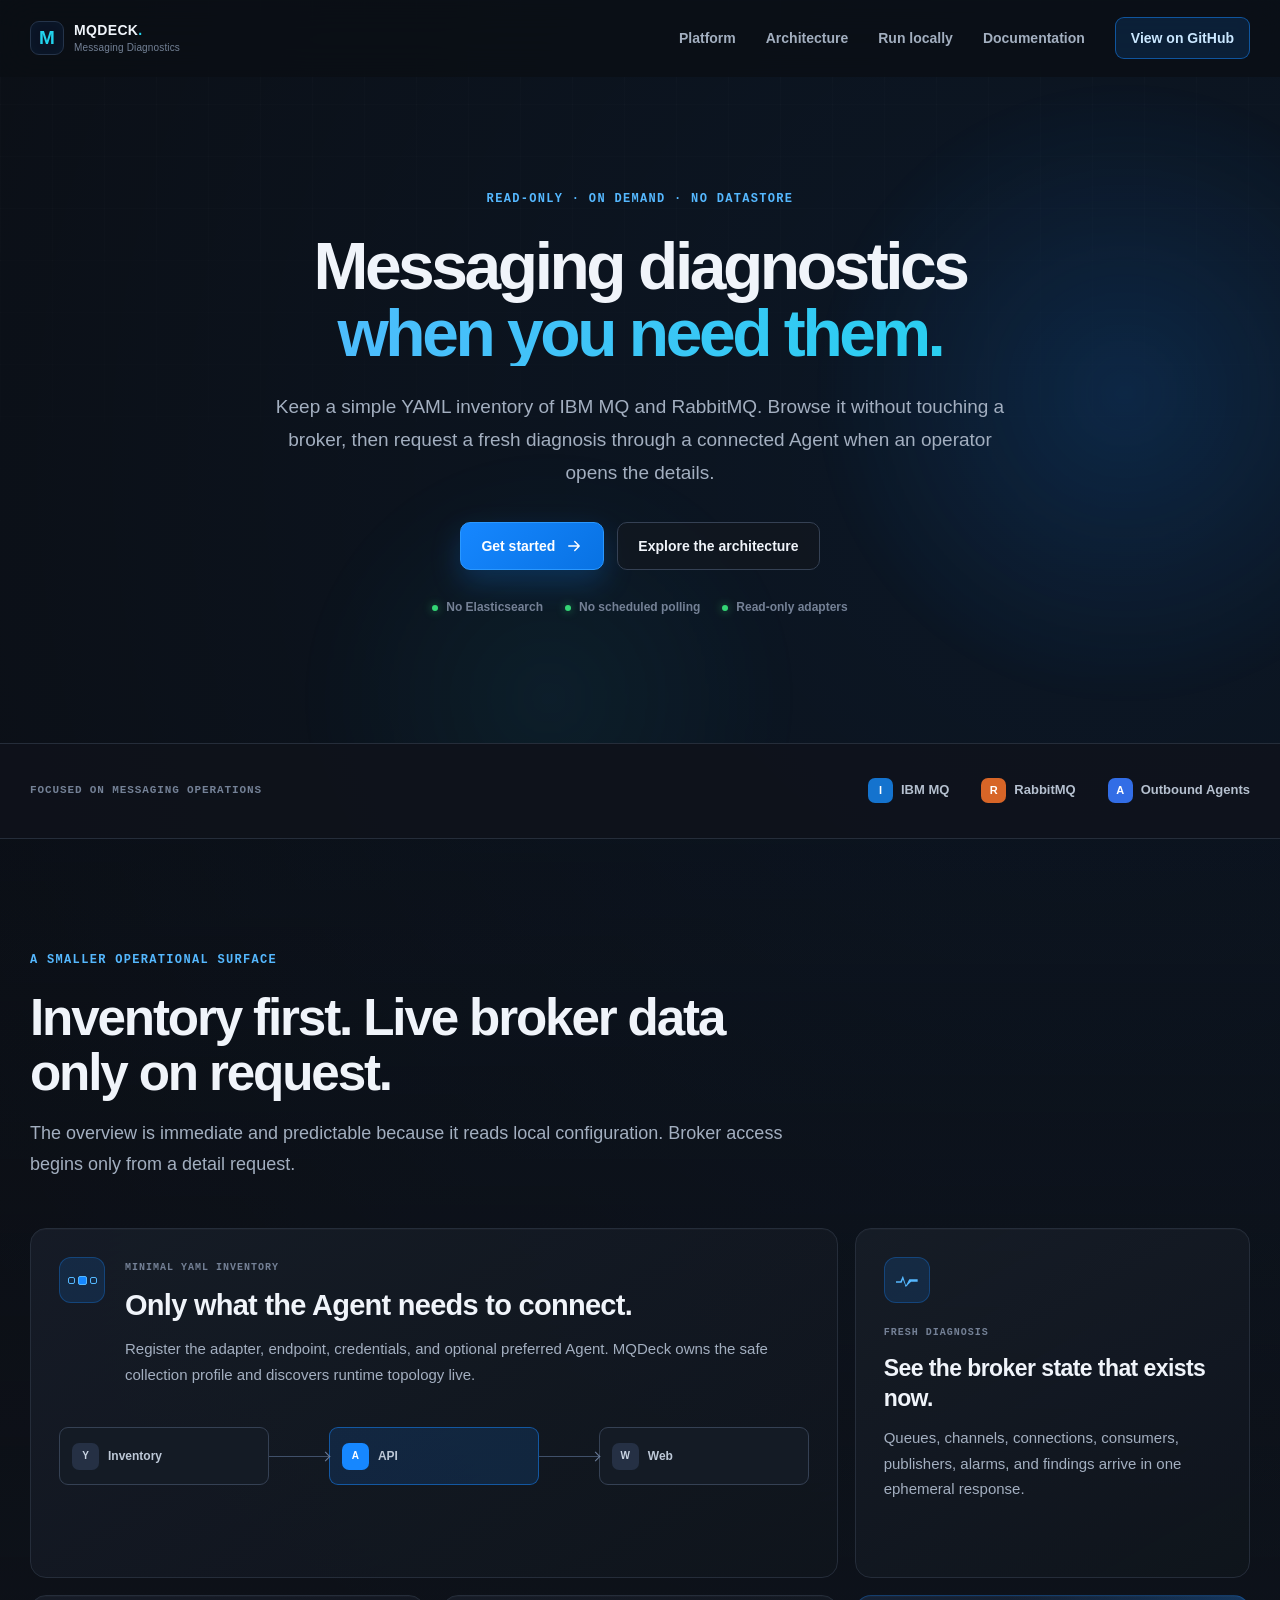
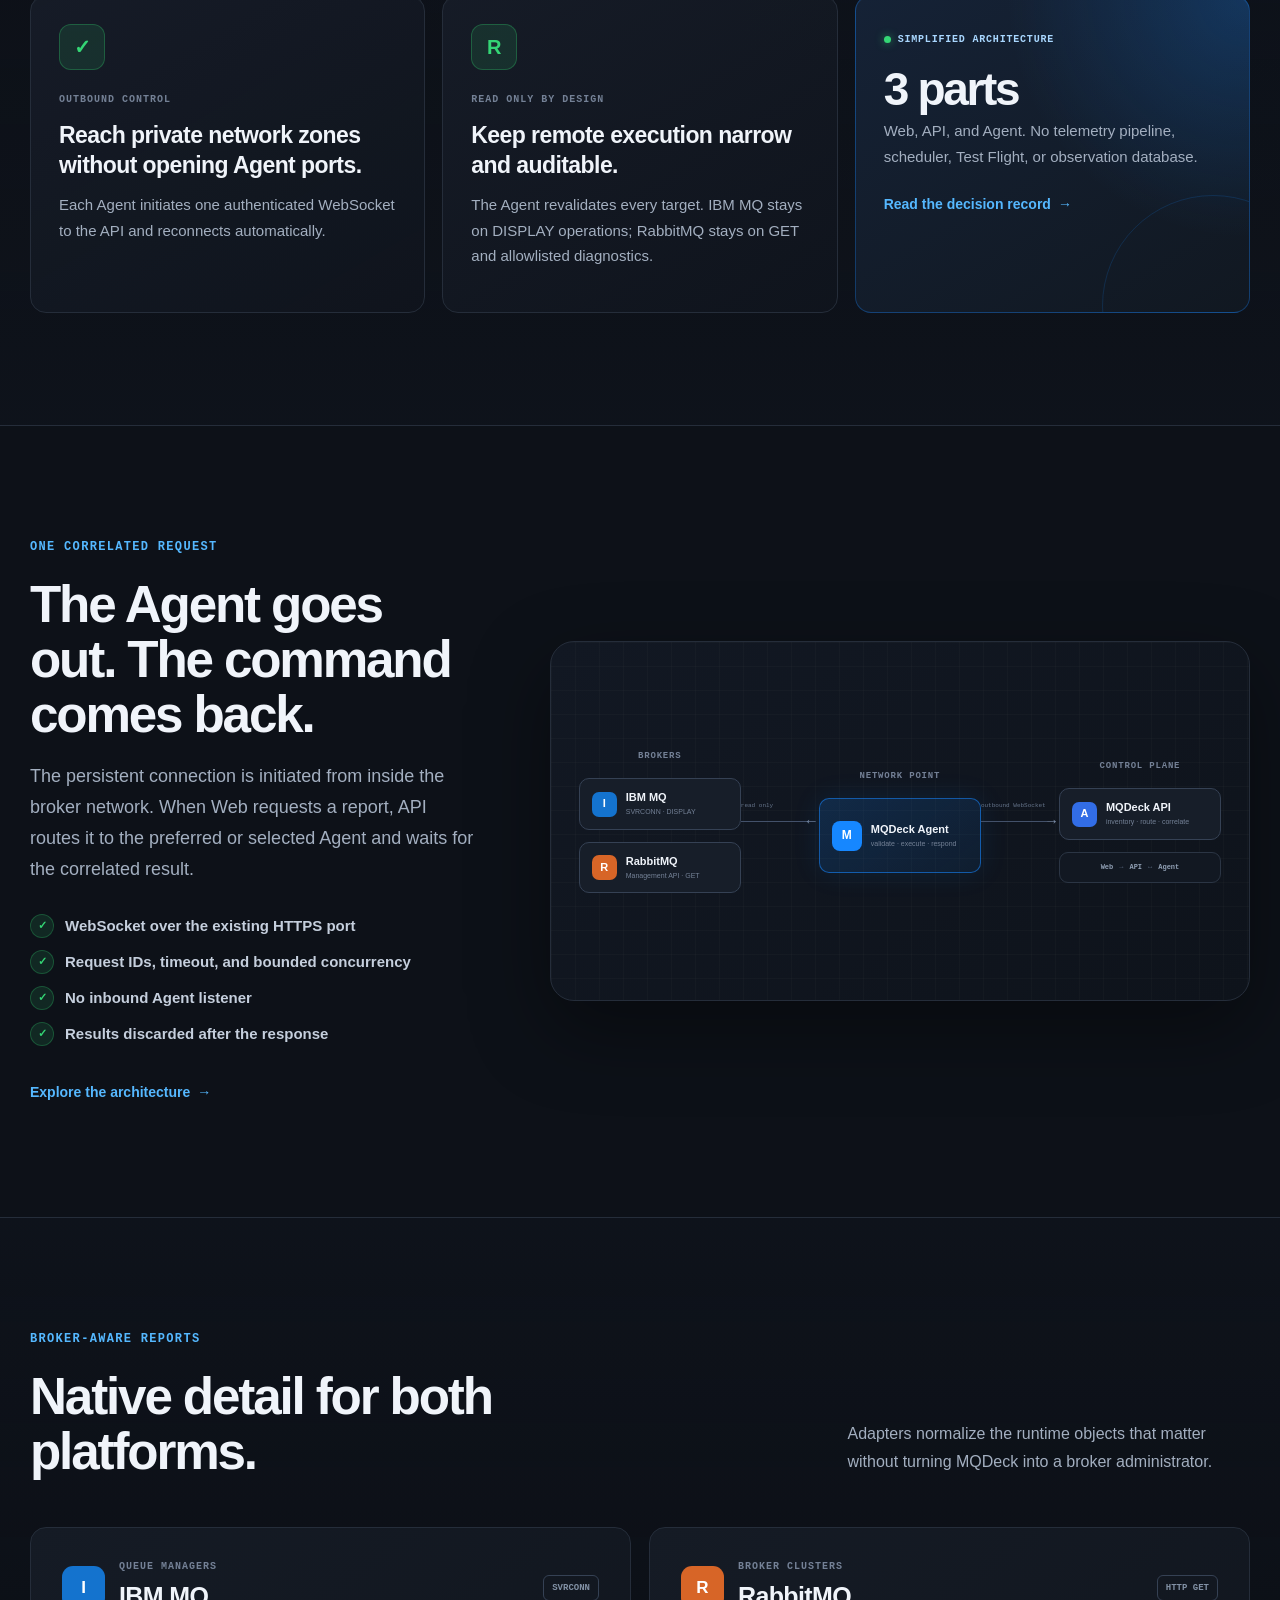
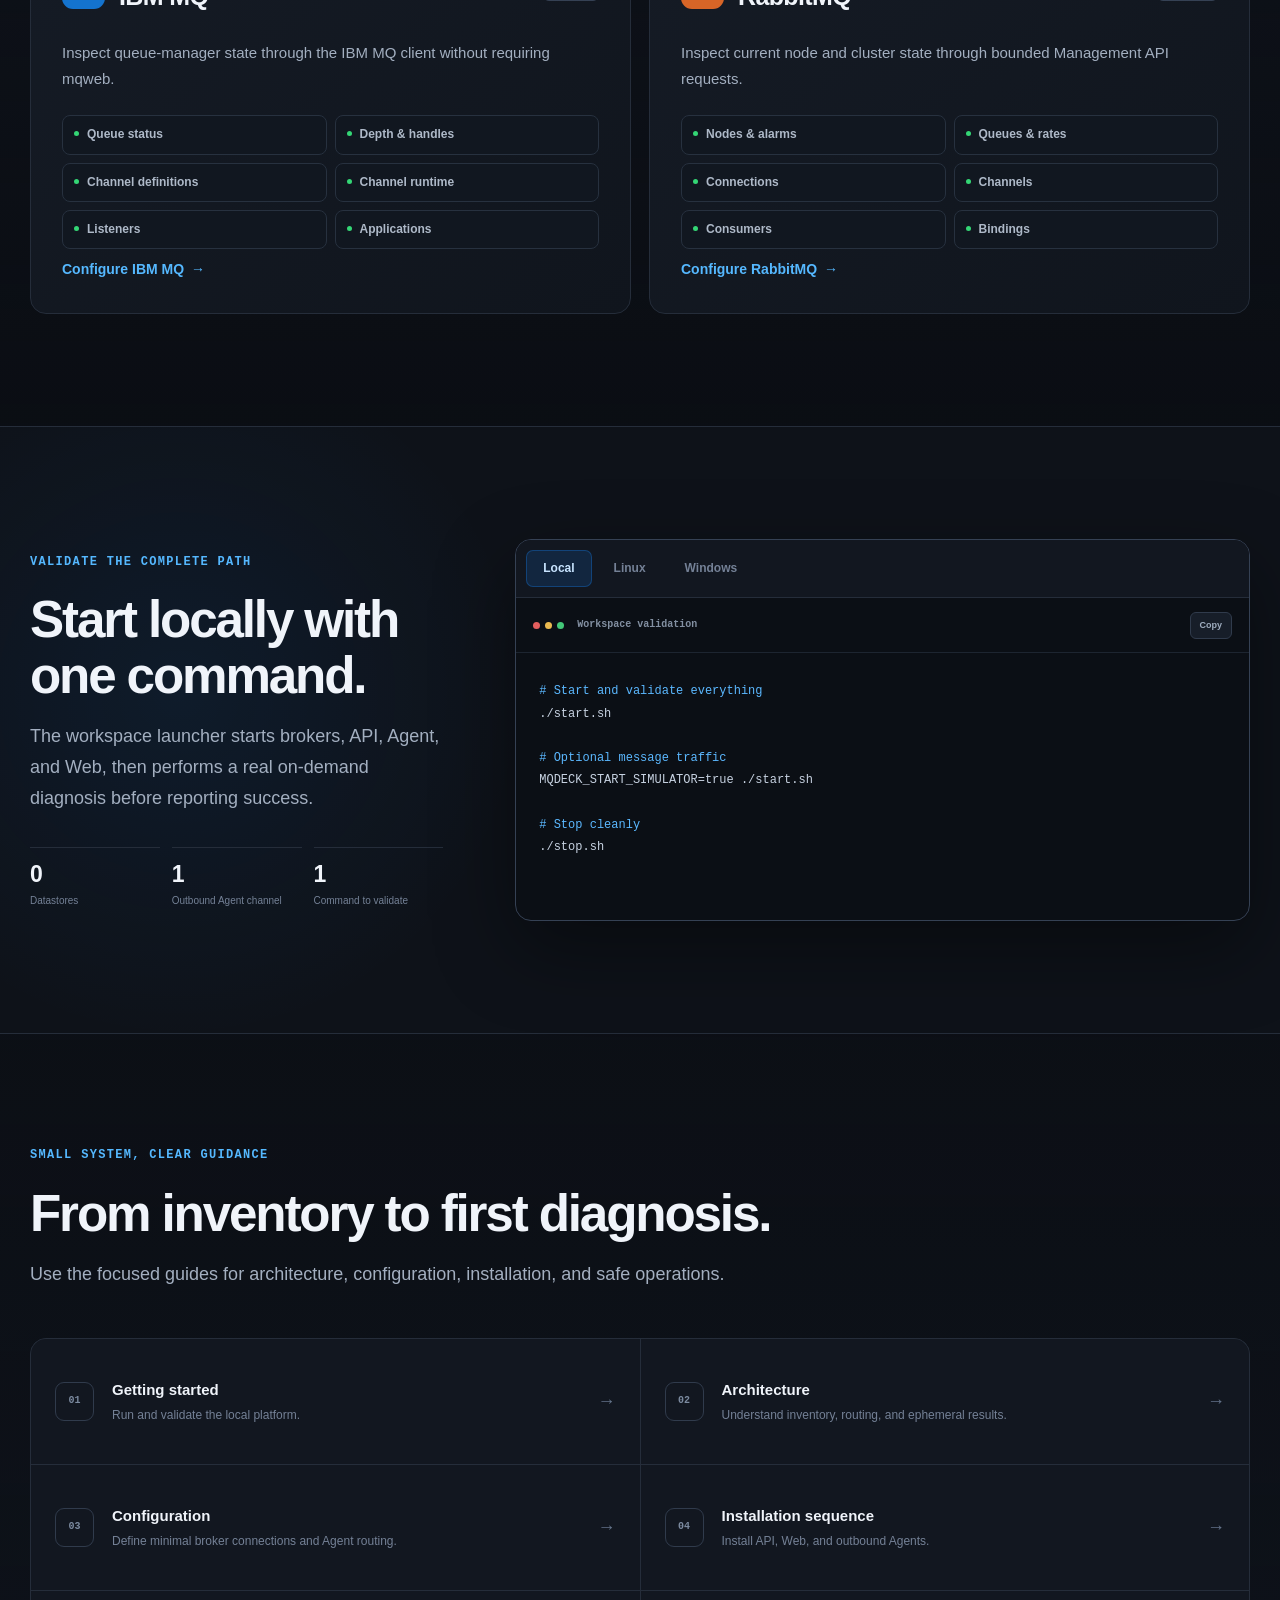
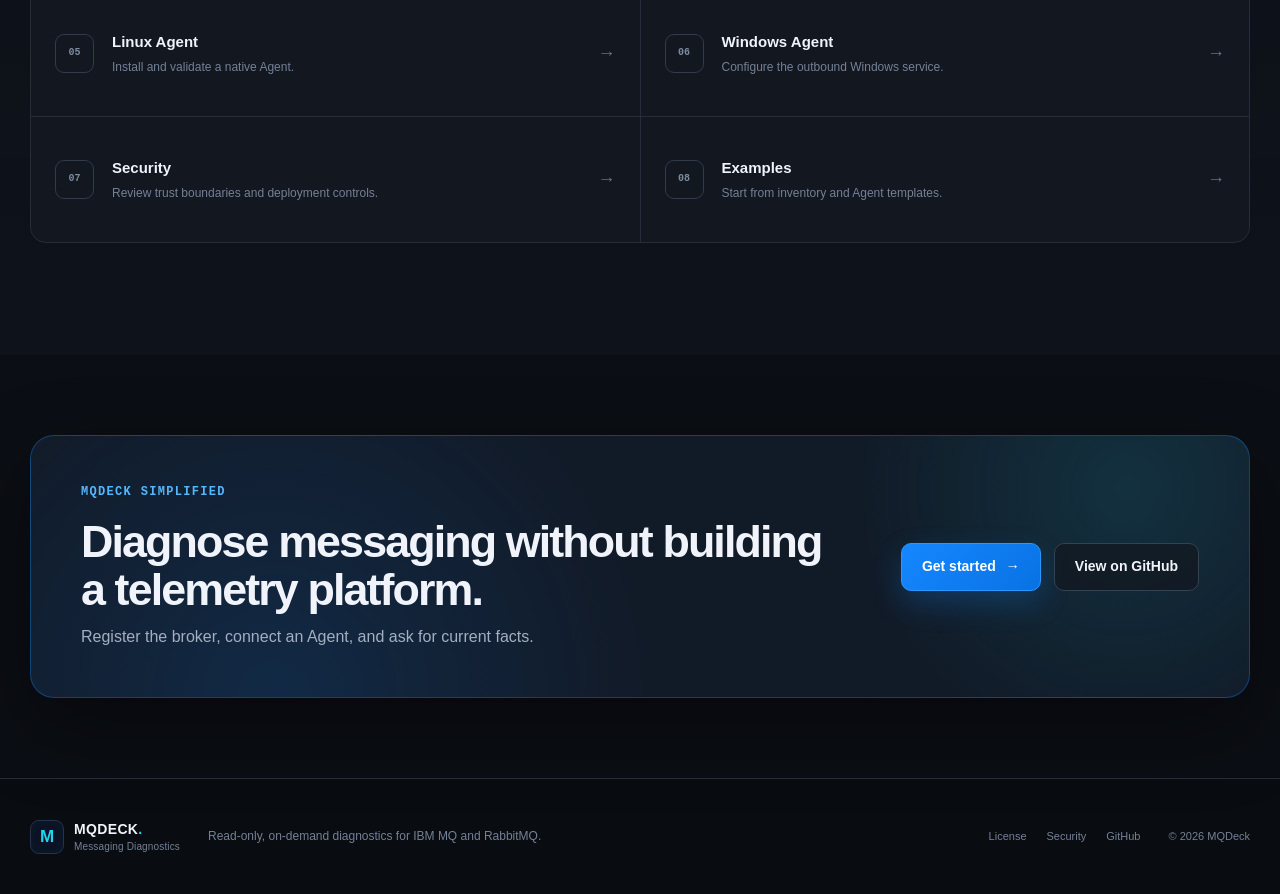
==== commit c69b6564: "Document and package the on-demand platform" ====
--- a/index.html
+++ b/index.html
@@ -4,15 +4,9 @@
     <meta charset="utf-8" />
     <meta name="viewport" content="width=device-width, initial-scale=1" />
     <meta name="theme-color" content="#0b0e14" />
-    <meta
-      name="description"
-      content="MQDeck is a read only observability platform for IBM MQ and RabbitMQ, with bounded data collection and no API in the telemetry ingestion path."
-    />
-    <meta property="og:title" content="MQDeck | Messaging observability you can prove" />
-    <meta
-      property="og:description"
-      content="Observe IBM MQ and RabbitMQ health, queues, channels, connections, topology, and synthetic results from one focused workspace."
-    />
+    <meta name="description" content="MQDeck is a lightweight, read-only, on-demand diagnostic console for IBM MQ and RabbitMQ. No Elasticsearch required." />
+    <meta property="og:title" content="MQDeck | Messaging diagnostics on demand" />
+    <meta property="og:description" content="Keep a simple YAML inventory and request fresh IBM MQ or RabbitMQ diagnostics through connected Agents only when needed." />
     <meta property="og:type" content="website" />
     <meta property="og:url" content="https://mqdeck.github.io/mqdeck/" />
     <meta name="twitter:card" content="summary" />
@@ -20,7 +14,7 @@
     <link rel="icon" href="favicon.svg" type="image/svg+xml" />
     <link rel="stylesheet" href="styles.css" />
     <script src="app.js" defer></script>
-    <title>MQDeck | Messaging observability you can prove</title>
+    <title>MQDeck | Messaging diagnostics on demand</title>
   </head>
   <body>
     <a class="skip-link" href="#main-content">Skip to content</a>
@@ -29,31 +23,17 @@
       <div class="container header-inner">
         <a class="brand" href="#top" aria-label="MQDeck home">
           <span class="brand-mark" aria-hidden="true">M</span>
-          <span class="brand-copy">
-            <strong>MQDECK</strong>
-            <small>Messaging Observability</small>
-          </span>
+          <span class="brand-copy"><strong>MQDECK</strong><small>Messaging Diagnostics</small></span>
         </a>
-
-        <button
-          class="menu-toggle"
-          type="button"
-          aria-expanded="false"
-          aria-controls="primary-navigation"
-          data-menu-toggle
-        >
-          <span class="sr-only">Toggle navigation</span>
-          <span></span><span></span><span></span>
+        <button class="menu-toggle" type="button" aria-expanded="false" aria-controls="primary-navigation" data-menu-toggle>
+          <span class="sr-only">Toggle navigation</span><span></span><span></span><span></span>
         </button>
-
         <nav class="primary-navigation" id="primary-navigation" aria-label="Primary navigation" data-navigation>
           <a href="#platform">Platform</a>
           <a href="#architecture">Architecture</a>
-          <a href="#install">Install</a>
+          <a href="#install">Run locally</a>
           <a href="#documentation">Documentation</a>
-          <a class="nav-release" href="https://github.com/mqdeck/mqdeck/releases/tag/v1.0.9">
-            Download 1.0.9
-          </a>
+          <a class="nav-release" href="https://github.com/mqdeck/mqdeck">View on GitHub</a>
         </nav>
       </div>
     </header>
@@ -64,41 +44,35 @@
         <div class="hero-glow hero-glow-two" aria-hidden="true"></div>
         <div class="container hero-grid">
           <div class="hero-copy">
-            <div class="eyebrow">Read only messaging observability</div>
-            <h1>Messaging health you can <em>see and prove.</em></h1>
+            <div class="eyebrow">Read-only · on demand · no datastore</div>
+            <h1>Messaging diagnostics <em>when you need them.</em></h1>
             <p class="hero-lede">
-              MQDeck turns IBM MQ and RabbitMQ runtime observations into a clear operational view of hosts,
-              queues, channels, clients, message flow, and dependency topology.
+              Keep a simple YAML inventory of IBM MQ and RabbitMQ. Browse it without touching a broker,
+              then request a fresh diagnosis through a connected Agent when an operator opens the details.
             </p>
-
             <div class="hero-actions">
-              <a class="button button-primary" href="https://github.com/mqdeck/mqdeck/releases/tag/v1.0.9">
-                Download MQDeck 1.0.9
+              <a class="button button-primary" href="https://github.com/mqdeck/mqdeck/blob/main/docs/getting-started.md">
+                Get started
                 <svg viewBox="0 0 24 24" aria-hidden="true"><path d="M5 12h14m-6-6 6 6-6 6" /></svg>
               </a>
-              <a class="button button-secondary" href="https://github.com/mqdeck/mqdeck/tree/main/docs">
-                Read the docs
-              </a>
+              <a class="button button-secondary" href="https://github.com/mqdeck/mqdeck/blob/main/docs/architecture.md">Explore the architecture</a>
             </div>
-
             <div class="hero-notes" aria-label="Platform qualities">
-              <span><i class="status-dot"></i> Free internal use</span>
-              <span><i class="status-dot"></i> Bounded collection</span>
-              <span><i class="status-dot"></i> Linux, Windows, Kubernetes</span>
+              <span><i class="status-dot"></i> No Elasticsearch</span>
+              <span><i class="status-dot"></i> No scheduled polling</span>
+              <span><i class="status-dot"></i> Read-only adapters</span>
             </div>
           </div>
-
         </div>
       </section>
 
       <section class="compatibility" aria-label="Supported platforms">
         <div class="container compatibility-inner">
-          <span>Designed for messaging operations</span>
+          <span>Focused on messaging operations</span>
           <div class="compatibility-list">
-            <strong><i class="vendor-mark ibm">I</i>IBM MQ 9.4</strong>
+            <strong><i class="vendor-mark ibm">I</i>IBM MQ</strong>
             <strong><i class="vendor-mark rabbit">R</i>RabbitMQ</strong>
-            <strong><i class="vendor-mark elastic">E</i>Elasticsearch</strong>
-            <strong><i class="vendor-mark kube">K</i>Kubernetes</strong>
+            <strong><i class="vendor-mark kube">A</i>Outbound Agents</strong>
           </div>
         </div>
       </section>
@@ -106,55 +80,33 @@
       <section class="section platform-section" id="platform">
         <div class="container">
           <div class="section-heading narrow-heading">
-            <div class="eyebrow">One focused operational view</div>
-            <h2>Everything needed to understand what is happening.</h2>
-            <p>
-              MQDeck collects small, frequent health checks and slower detailed data so operators can
-              investigate deeply without turning observation into broker load.
-            </p>
+            <div class="eyebrow">A smaller operational surface</div>
+            <h2>Inventory first. Live broker data only on request.</h2>
+            <p>The overview is immediate and predictable because it reads local configuration. Broker access begins only from a detail request.</p>
           </div>
-
           <div class="feature-grid">
             <article class="feature-card feature-card-wide">
-              <div class="feature-icon topology-icon" aria-hidden="true">
-                <span></span><span></span><span></span>
-              </div>
-              <div>
-                <small>DEPENDENCIES</small>
-                <h3>See publishers, consumers, queues, and routes together.</h3>
-                <p>Move from host status to a dependency map that explains which applications rely on each messaging path.</p>
-              </div>
-              <div class="mini-topology" aria-hidden="true">
-                <div><i>P</i><span>Publisher</span></div><b></b><div class="center"><i>Q</i><span>Queue</span></div><b></b><div><i>C</i><span>Consumer</span></div>
-              </div>
+              <div class="feature-icon topology-icon" aria-hidden="true"><span></span><span></span><span></span></div>
+              <div><small>MINIMAL YAML INVENTORY</small><h3>Only what the Agent needs to connect.</h3><p>Register the adapter, endpoint, credentials, and optional preferred Agent. MQDeck owns the safe collection profile and discovers runtime topology live.</p></div>
+              <div class="mini-topology" aria-hidden="true"><div><i>Y</i><span>Inventory</span></div><b></b><div class="center"><i>A</i><span>API</span></div><b></b><div><i>W</i><span>Web</span></div></div>
             </article>
-
             <article class="feature-card">
               <div class="feature-icon pulse-icon" aria-hidden="true"><span></span></div>
-              <small>HEALTH DATA</small>
-              <h3>Understand why a host is healthy.</h3>
-              <p>Open any host to inspect the exact queue, channel, connection, listener, and broker data behind its status.</p>
+              <small>FRESH DIAGNOSIS</small><h3>See the broker state that exists now.</h3><p>Queues, channels, connections, consumers, publishers, alarms, and findings arrive in one ephemeral response.</p>
             </article>
-
-            <article class="feature-card">
-              <div class="feature-icon flight-icon" aria-hidden="true">↗</div>
-              <small>TEST FLIGHT</small>
-              <h3>Prove message delivery end to end.</h3>
-              <p>Run optional correlated synthetic tests against dedicated queues and retain structured results for every assertion.</p>
-            </article>
-
             <article class="feature-card">
               <div class="feature-icon shield-icon" aria-hidden="true">✓</div>
-              <small>READ ONLY BY DESIGN</small>
-              <h3>Keep the query path out of ingestion.</h3>
-              <p>The Agent writes bounded data directly to Elasticsearch. API and Web only query what has already been collected.</p>
+              <small>OUTBOUND CONTROL</small><h3>Reach private network zones without opening Agent ports.</h3><p>Each Agent initiates one authenticated WebSocket to the API and reconnects automatically.</p>
             </article>
-
+            <article class="feature-card">
+              <div class="feature-icon shield-icon" aria-hidden="true">R</div>
+              <small>READ ONLY BY DESIGN</small><h3>Keep remote execution narrow and auditable.</h3><p>The Agent revalidates every target. IBM MQ stays on DISPLAY operations; RabbitMQ stays on GET and allowlisted diagnostics.</p>
+            </article>
             <article class="feature-card feature-card-accent">
-              <div class="release-label"><span></span> Current release</div>
-              <strong class="release-version">1.0.9</strong>
-              <p>IBM MQ client observation through SVRCONN, without requiring the IBM MQ web server.</p>
-              <a href="https://github.com/mqdeck/mqdeck/releases/tag/v1.0.9">View release notes <span>→</span></a>
+              <div class="release-label"><span></span> Simplified architecture</div>
+              <strong class="release-version">3 parts</strong>
+              <p>Web, API, and Agent. No telemetry pipeline, scheduler, Test Flight, or observation database.</p>
+              <a href="https://github.com/mqdeck/mqdeck/blob/main/docs/on-demand-architecture.md">Read the decision record <span>→</span></a>
             </article>
           </div>
         </div>
@@ -163,143 +115,57 @@
       <section class="section architecture-section" id="architecture">
         <div class="container architecture-grid">
           <div class="architecture-copy">
-            <div class="eyebrow">Deliberately separated</div>
-            <h2>Collection continues even when the UI is unavailable.</h2>
-            <p>
-              The Agent owns schedules and talks directly to brokers and Elasticsearch. The API never sits in the telemetry
-              ingestion path, and the browser never connects to brokers or storage.
-            </p>
+            <div class="eyebrow">One correlated request</div>
+            <h2>The Agent goes out. The command comes back.</h2>
+            <p>The persistent connection is initiated from inside the broker network. When Web requests a report, API routes it to the preferred or selected Agent and waits for the correlated result.</p>
             <ul class="check-list">
-              <li><span>✓</span> Per host schedules with overlap protection</li>
-              <li><span>✓</span> Core and detailed capture tiers</li>
-              <li><span>✓</span> Hard response size and concurrency limits</li>
-              <li><span>✓</span> Immutable observations plus current snapshots</li>
+              <li><span>✓</span> WebSocket over the existing HTTPS port</li>
+              <li><span>✓</span> Request IDs, timeout, and bounded concurrency</li>
+              <li><span>✓</span> No inbound Agent listener</li>
+              <li><span>✓</span> Results discarded after the response</li>
             </ul>
             <a class="text-link" href="https://github.com/mqdeck/mqdeck/blob/main/docs/architecture.md">Explore the architecture <span>→</span></a>
           </div>
-
-          <div class="architecture-diagram" aria-label="MQDeck data flow diagram">
-            <div class="diagram-column brokers-column">
-              <small>BROKERS</small>
-              <div class="diagram-node"><i class="vendor-mark ibm">I</i><span><strong>IBM MQ</strong><small>SVRCONN · DISPLAY</small></span></div>
-              <div class="diagram-node"><i class="vendor-mark rabbit">R</i><span><strong>RabbitMQ</strong><small>Management API · GET</small></span></div>
-            </div>
-            <div class="diagram-arrow"><span>bounded data</span><i>→</i></div>
-            <div class="diagram-column agent-column">
-              <small>COLLECTION</small>
-              <div class="diagram-node primary-node"><i>M</i><span><strong>MQDeck Agent</strong><small>Schedule · normalize · write</small></span></div>
-            </div>
-            <div class="diagram-arrow"><span>direct writes</span><i>→</i></div>
-            <div class="diagram-column query-column">
-              <small>STORAGE & QUERY</small>
-              <div class="diagram-node"><i class="vendor-mark elastic">E</i><span><strong>Elasticsearch</strong><small>Snapshots · observations</small></span></div>
-              <div class="query-stack"><span>Web</span><i>→</i><span>API</span><i>→</i><span>ES</span></div>
-            </div>
+          <div class="architecture-diagram" aria-label="MQDeck on-demand flow">
+            <div class="diagram-column brokers-column"><small>BROKERS</small><div class="diagram-node"><i class="vendor-mark ibm">I</i><span><strong>IBM MQ</strong><small>SVRCONN · DISPLAY</small></span></div><div class="diagram-node"><i class="vendor-mark rabbit">R</i><span><strong>RabbitMQ</strong><small>Management API · GET</small></span></div></div>
+            <div class="diagram-arrow"><span>read only</span><i>←</i></div>
+            <div class="diagram-column agent-column"><small>NETWORK POINT</small><div class="diagram-node primary-node"><i>M</i><span><strong>MQDeck Agent</strong><small>validate · execute · respond</small></span></div></div>
+            <div class="diagram-arrow"><span>outbound WebSocket</span><i>→</i></div>
+            <div class="diagram-column query-column"><small>CONTROL PLANE</small><div class="diagram-node"><i class="vendor-mark kube">A</i><span><strong>MQDeck API</strong><small>inventory · route · correlate</small></span></div><div class="query-stack"><span>Web</span><i>→</i><span>API</span><i>↔</i><span>Agent</span></div></div>
           </div>
         </div>
       </section>
 
       <section class="section coverage-section">
         <div class="container">
-          <div class="section-heading split-heading">
-            <div>
-              <div class="eyebrow">Broker aware data</div>
-              <h2>Native detail for both platforms.</h2>
-            </div>
-            <p>Each adapter understands the objects, runtime states, and client relationships that matter for its broker.</p>
-          </div>
-
+          <div class="section-heading split-heading"><div><div class="eyebrow">Broker-aware reports</div><h2>Native detail for both platforms.</h2></div><p>Adapters normalize the runtime objects that matter without turning MQDeck into a broker administrator.</p></div>
           <div class="broker-grid">
-            <article class="broker-card">
-              <div class="broker-card-header">
-                <i class="vendor-mark ibm large">I</i>
-                <div><small>QUEUE MANAGERS</small><h3>IBM MQ</h3></div>
-                <span>SVRCONN</span>
-              </div>
-              <p>Observe remote queue managers through the IBM MQ client when Administrative REST is disabled.</p>
-              <div class="capability-list">
-                <span>Queue manager status</span><span>Queue depth & handles</span><span>Channel definitions</span>
-                <span>Channel runtime</span><span>Listeners</span><span>Application dependencies</span>
-              </div>
-              <a href="https://github.com/mqdeck/mqdeck/blob/main/examples/ibmmq-svrconn.md">Configure IBM MQ <span>→</span></a>
-            </article>
-
-            <article class="broker-card">
-              <div class="broker-card-header">
-                <i class="vendor-mark rabbit large">R</i>
-                <div><small>BROKER CLUSTERS</small><h3>RabbitMQ</h3></div>
-                <span>HTTP GET</span>
-              </div>
-              <p>Inspect node and cluster health through bounded read only Management API requests.</p>
-              <div class="capability-list">
-                <span>Nodes & alarms</span><span>Queues & rates</span><span>Connections</span>
-                <span>Channels</span><span>Consumers</span><span>Exchanges & bindings</span>
-              </div>
-              <a href="https://github.com/mqdeck/mqdeck/blob/main/docs/configuration.md">Configure RabbitMQ <span>→</span></a>
-            </article>
+            <article class="broker-card"><div class="broker-card-header"><i class="vendor-mark ibm large">I</i><div><small>QUEUE MANAGERS</small><h3>IBM MQ</h3></div><span>SVRCONN</span></div><p>Inspect queue-manager state through the IBM MQ client without requiring mqweb.</p><div class="capability-list"><span>Queue status</span><span>Depth & handles</span><span>Channel definitions</span><span>Channel runtime</span><span>Listeners</span><span>Applications</span></div><a href="https://github.com/mqdeck/mqdeck/blob/main/examples/ibmmq-svrconn.md">Configure IBM MQ <span>→</span></a></article>
+            <article class="broker-card"><div class="broker-card-header"><i class="vendor-mark rabbit large">R</i><div><small>BROKER CLUSTERS</small><h3>RabbitMQ</h3></div><span>HTTP GET</span></div><p>Inspect current node and cluster state through bounded Management API requests.</p><div class="capability-list"><span>Nodes & alarms</span><span>Queues & rates</span><span>Connections</span><span>Channels</span><span>Consumers</span><span>Bindings</span></div><a href="https://github.com/mqdeck/mqdeck/blob/main/docs/configuration.md">Configure RabbitMQ <span>→</span></a></article>
           </div>
         </div>
       </section>
 
       <section class="section install-section" id="install">
         <div class="container install-shell">
-          <div class="install-copy">
-            <div class="eyebrow">Deploy your way</div>
-            <h2>Start with prebuilt artifacts.</h2>
-            <p>
-              Prepare Elasticsearch, install API and Web, configure read only broker access, and install the Agent last.
-              Verify every release artifact with its SHA256 checksum.
-            </p>
-            <div class="install-facts">
-              <div><strong>3</strong><span>Independent components</span></div>
-              <div><strong>3</strong><span>Supported install models</span></div>
-              <div><strong>0</strong><span>Write endpoints in the API</span></div>
-            </div>
-          </div>
+          <div class="install-copy"><div class="eyebrow">Validate the complete path</div><h2>Start locally with one command.</h2><p>The workspace launcher starts brokers, API, Agent, and Web, then performs a real on-demand diagnosis before reporting success.</p><div class="install-facts"><div><strong>0</strong><span>Datastores</span></div><div><strong>1</strong><span>Outbound Agent channel</span></div><div><strong>1</strong><span>Command to validate</span></div></div></div>
+          <div class="installer" data-installer>
+            <div class="install-tabs" role="tablist" aria-label="Run option"><button type="button" role="tab" aria-selected="true" aria-controls="install-local" data-install-tab="local">Local</button><button type="button" role="tab" aria-selected="false" aria-controls="install-linux" data-install-tab="linux">Linux</button><button type="button" role="tab" aria-selected="false" aria-controls="install-windows" data-install-tab="windows">Windows</button></div>
+            <div class="install-panel" id="install-local" role="tabpanel" data-install-panel="local"><div class="code-heading"><span><i></i><i></i><i></i></span><strong>Workspace validation</strong><button type="button" data-copy="#local-command">Copy</button></div><pre id="local-command"><code><span># Start and validate everything</span>
+./start.sh
 
-          <div class="installer" data-installer>
-            <div class="install-tabs" role="tablist" aria-label="Installation platform">
-              <button type="button" role="tab" aria-selected="true" aria-controls="install-linux" data-install-tab="linux">Linux</button>
-              <button type="button" role="tab" aria-selected="false" aria-controls="install-windows" data-install-tab="windows">Windows</button>
-              <button type="button" role="tab" aria-selected="false" aria-controls="install-helm" data-install-tab="helm">Helm</button>
-            </div>
+<span># Optional message traffic</span>
+MQDECK_START_SIMULATOR=true ./start.sh
 
-            <div class="install-panel" id="install-linux" role="tabpanel" data-install-panel="linux">
-              <div class="code-heading"><span><i></i><i></i><i></i></span><strong>Install in sequence on Linux</strong><button type="button" data-copy="#linux-command">Copy</button></div>
-              <pre id="linux-command"><code><span># 1.</span> Prepare secured Elasticsearch
-<span># 2.</span> Install and verify MQDeck API
-sudo ./mqdeck-api-1.0.9-linux-amd64/install.sh
-curl --fail http://127.0.0.1:8080/healthz
-
-<span># 3.</span> Install Web with Node.js 20.20+
-node --version
-sudo ./mqdeck-web-1.0.9-linux-amd64/install.sh
-
-<span># 4.</span> Install and enable Agent last
-sudo ./mqdeck-agent-1.0.9-linux-amd64/install.sh</code></pre>
-            </div>
-
-            <div class="install-panel" id="install-windows" role="tabpanel" data-install-panel="windows" hidden>
-              <div class="code-heading"><span><i></i><i></i><i></i></span><strong>Install API before Agent on Windows</strong><button type="button" data-copy="#windows-command">Copy</button></div>
-              <pre id="windows-command"><code><span>$Version</span> = "1.0.9"
-<span># 1.</span> Install API and verify health
-.\install-api-service.ps1
-Invoke-RestMethod http://127.0.0.1:8080/healthz
-
-<span># 2.</span> Configure broker access
-<span># 3.</span> Install Agent last
-.\install-agent-service.ps1</code></pre>
-            </div>
-
-            <div class="install-panel" id="install-helm" role="tabpanel" data-install-panel="helm" hidden>
-              <div class="code-heading"><span><i></i><i></i><i></i></span><strong>Install API and Web with Helm</strong><button type="button" data-copy="#helm-command">Copy</button></div>
-              <pre id="helm-command"><code>helm upgrade --install mqdeck \
-  oci://ghcr.io/mqdeck/charts/mqdeck \
-  --version 1.0.9 \
-  --namespace mqdeck --create-namespace \
-  --set global.elasticsearch.url=https://elastic.example.com:9200</code></pre>
-            </div>
-
+<span># Stop cleanly</span>
+./stop.sh</code></pre></div>
+            <div class="install-panel" id="install-linux" role="tabpanel" data-install-panel="linux" hidden><div class="code-heading"><span><i></i><i></i><i></i></span><strong>Validate native configuration</strong><button type="button" data-copy="#linux-command">Copy</button></div><pre id="linux-command"><code>export MQDECK_INVENTORY_PATH=/etc/mqdeck/inventory.yaml
+export MQDECK_AGENT_TOKEN='replace-with-a-secret'
+mqdeck-api -validate
+mqdeck-agent -config /etc/mqdeck/agent.yaml -validate</code></pre></div>
+            <div class="install-panel" id="install-windows" role="tabpanel" data-install-panel="windows" hidden><div class="code-heading"><span><i></i><i></i><i></i></span><strong>Validate on Windows</strong><button type="button" data-copy="#windows-command">Copy</button></div><pre id="windows-command"><code>$env:MQDECK_AGENT_TOKEN = "replace-with-a-secret"
+.\mqdeck-api.exe -validate
+.\mqdeck-agent.exe -config .\agent.yaml -validate</code></pre></div>
             <div class="copy-status" aria-live="polite" data-copy-status></div>
           </div>
         </div>
@@ -307,77 +173,23 @@
 
       <section class="section docs-section" id="documentation">
         <div class="container">
-          <div class="section-heading narrow-heading">
-            <div class="eyebrow">From download to insight</div>
-            <h2>Clear guidance for every component.</h2>
-            <p>Install individually, deploy the full platform, or begin with the public examples.</p>
-          </div>
-
+          <div class="section-heading narrow-heading"><div class="eyebrow">Small system, clear guidance</div><h2>From inventory to first diagnosis.</h2><p>Use the focused guides for architecture, configuration, installation, and safe operations.</p></div>
           <div class="docs-grid">
-            <a href="https://github.com/mqdeck/mqdeck/blob/main/docs/getting-started.md">
-              <span class="doc-number">01</span><div><strong>Getting started</strong><small>Choose a deployment model and prepare the platform.</small></div><i>→</i>
-            </a>
-            <a href="https://github.com/mqdeck/mqdeck/blob/main/docs/installation-sequence.md">
-              <span class="doc-number">02</span><div><strong>Sequential installation</strong><small>Install Elasticsearch, API, Web, and the Agent in the correct order.</small></div><i>→</i>
-            </a>
-            <a href="https://github.com/mqdeck/mqdeck/blob/main/docs/local-mode.md">
-              <span class="doc-number">03</span><div><strong>Local file mode</strong><small>Run one machine demo without Elasticsearch.</small></div><i>→</i>
-            </a>
-            <a href="https://github.com/mqdeck/mqdeck/blob/main/docs/configuration.md">
-              <span class="doc-number">04</span><div><strong>Configuration</strong><small>Define schedules, endpoints, credentials, and capture limits.</small></div><i>→</i>
-            </a>
-            <a href="https://github.com/mqdeck/mqdeck/blob/main/docs/install-agent-linux.md">
-              <span class="doc-number">05</span><div><strong>Linux & systemd</strong><small>Install, upgrade, and remove native services.</small></div><i>→</i>
-            </a>
-            <a href="https://github.com/mqdeck/mqdeck/blob/main/docs/install-agent-windows.md">
-              <span class="doc-number">06</span><div><strong>Windows services</strong><small>Install, upgrade, and remove reviewed Windows services.</small></div><i>→</i>
-            </a>
-            <a href="https://github.com/mqdeck/mqdeck/blob/main/docs/install-helm.md">
-              <span class="doc-number">07</span><div><strong>Kubernetes & OpenShift</strong><small>Use one Helm chart for AKS, EKS, Kubernetes, and OpenShift.</small></div><i>→</i>
-            </a>
-            <a href="https://github.com/mqdeck/mqdeck/blob/main/docs/upgrade.md">
-              <span class="doc-number">08</span><div><strong>Upgrade and rollback</strong><small>Upgrade API and Web first, then upgrade the Agent.</small></div><i>→</i>
-            </a>
-            <a href="https://github.com/mqdeck/mqdeck/blob/main/docs/uninstall.md">
-              <span class="doc-number">09</span><div><strong>Safe removal</strong><small>Remove services while retaining or explicitly purging configuration.</small></div><i>→</i>
-            </a>
-            <a href="https://github.com/mqdeck/mqdeck/tree/main/examples">
-              <span class="doc-number">10</span><div><strong>Public examples</strong><small>Start from safe Agent and Test Flight definitions.</small></div><i>→</i>
-            </a>
+            <a href="https://github.com/mqdeck/mqdeck/blob/main/docs/getting-started.md"><span class="doc-number">01</span><div><strong>Getting started</strong><small>Run and validate the local platform.</small></div><i>→</i></a>
+            <a href="https://github.com/mqdeck/mqdeck/blob/main/docs/architecture.md"><span class="doc-number">02</span><div><strong>Architecture</strong><small>Understand inventory, routing, and ephemeral results.</small></div><i>→</i></a>
+            <a href="https://github.com/mqdeck/mqdeck/blob/main/docs/configuration.md"><span class="doc-number">03</span><div><strong>Configuration</strong><small>Define minimal broker connections and Agent routing.</small></div><i>→</i></a>
+            <a href="https://github.com/mqdeck/mqdeck/blob/main/docs/installation-sequence.md"><span class="doc-number">04</span><div><strong>Installation sequence</strong><small>Install API, Web, and outbound Agents.</small></div><i>→</i></a>
+            <a href="https://github.com/mqdeck/mqdeck/blob/main/docs/install-agent-linux.md"><span class="doc-number">05</span><div><strong>Linux Agent</strong><small>Install and validate a native Agent.</small></div><i>→</i></a>
+            <a href="https://github.com/mqdeck/mqdeck/blob/main/docs/install-agent-windows.md"><span class="doc-number">06</span><div><strong>Windows Agent</strong><small>Configure the outbound Windows service.</small></div><i>→</i></a>
+            <a href="https://github.com/mqdeck/mqdeck/blob/main/SECURITY.md"><span class="doc-number">07</span><div><strong>Security</strong><small>Review trust boundaries and deployment controls.</small></div><i>→</i></a>
+            <a href="https://github.com/mqdeck/mqdeck/tree/main/examples"><span class="doc-number">08</span><div><strong>Examples</strong><small>Start from inventory and Agent templates.</small></div><i>→</i></a>
           </div>
         </div>
       </section>
 
-      <section class="final-cta section">
-        <div class="container final-cta-inner">
-          <div>
-            <div class="eyebrow">MQDeck 1.0.9 is available</div>
-            <h2>Make messaging health visible.</h2>
-            <p>Download the release, connect your read only identities, and begin collecting data.</p>
-          </div>
-          <div class="final-actions">
-            <a class="button button-primary" href="https://github.com/mqdeck/mqdeck/releases/tag/v1.0.9">Download 1.0.9 <span>→</span></a>
-            <a class="button button-secondary" href="https://github.com/mqdeck/mqdeck">View on GitHub</a>
-          </div>
-        </div>
-      </section>
+      <section class="final-cta section"><div class="container final-cta-inner"><div><div class="eyebrow">MQDeck simplified</div><h2>Diagnose messaging without building a telemetry platform.</h2><p>Register the broker, connect an Agent, and ask for current facts.</p></div><div class="final-actions"><a class="button button-primary" href="https://github.com/mqdeck/mqdeck/blob/main/docs/getting-started.md">Get started <span>→</span></a><a class="button button-secondary" href="https://github.com/mqdeck/mqdeck">View on GitHub</a></div></div></section>
     </main>
 
-    <footer class="site-footer">
-      <div class="container footer-inner">
-        <a class="brand footer-brand" href="#top" aria-label="MQDeck home">
-          <span class="brand-mark" aria-hidden="true">M</span>
-          <span class="brand-copy"><strong>MQDECK</strong><small>Messaging Observability</small></span>
-        </a>
-        <p>Read only observability for IBM MQ and RabbitMQ.</p>
-        <div class="footer-links">
-          <a href="https://github.com/mqdeck/mqdeck/blob/main/LICENSE.md">License</a>
-          <a href="https://github.com/mqdeck/mqdeck/blob/main/SECURITY.md">Security</a>
-          <a href="https://github.com/mqdeck/mqdeck/releases">Releases</a>
-          <a href="https://github.com/mqdeck/mqdeck">GitHub</a>
-        </div>
-        <small>© <span data-current-year>2026</span> MQDeck</small>
-      </div>
-    </footer>
+    <footer class="site-footer"><div class="container footer-inner"><a class="brand footer-brand" href="#top" aria-label="MQDeck home"><span class="brand-mark" aria-hidden="true">M</span><span class="brand-copy"><strong>MQDECK</strong><small>Messaging Diagnostics</small></span></a><p>Read-only, on-demand diagnostics for IBM MQ and RabbitMQ.</p><div class="footer-links"><a href="https://github.com/mqdeck/mqdeck/blob/main/LICENSE.md">License</a><a href="https://github.com/mqdeck/mqdeck/blob/main/SECURITY.md">Security</a><a href="https://github.com/mqdeck/mqdeck">GitHub</a></div><small>© <span data-current-year>2026</span> MQDeck</small></div></footer>
   </body>
 </html>
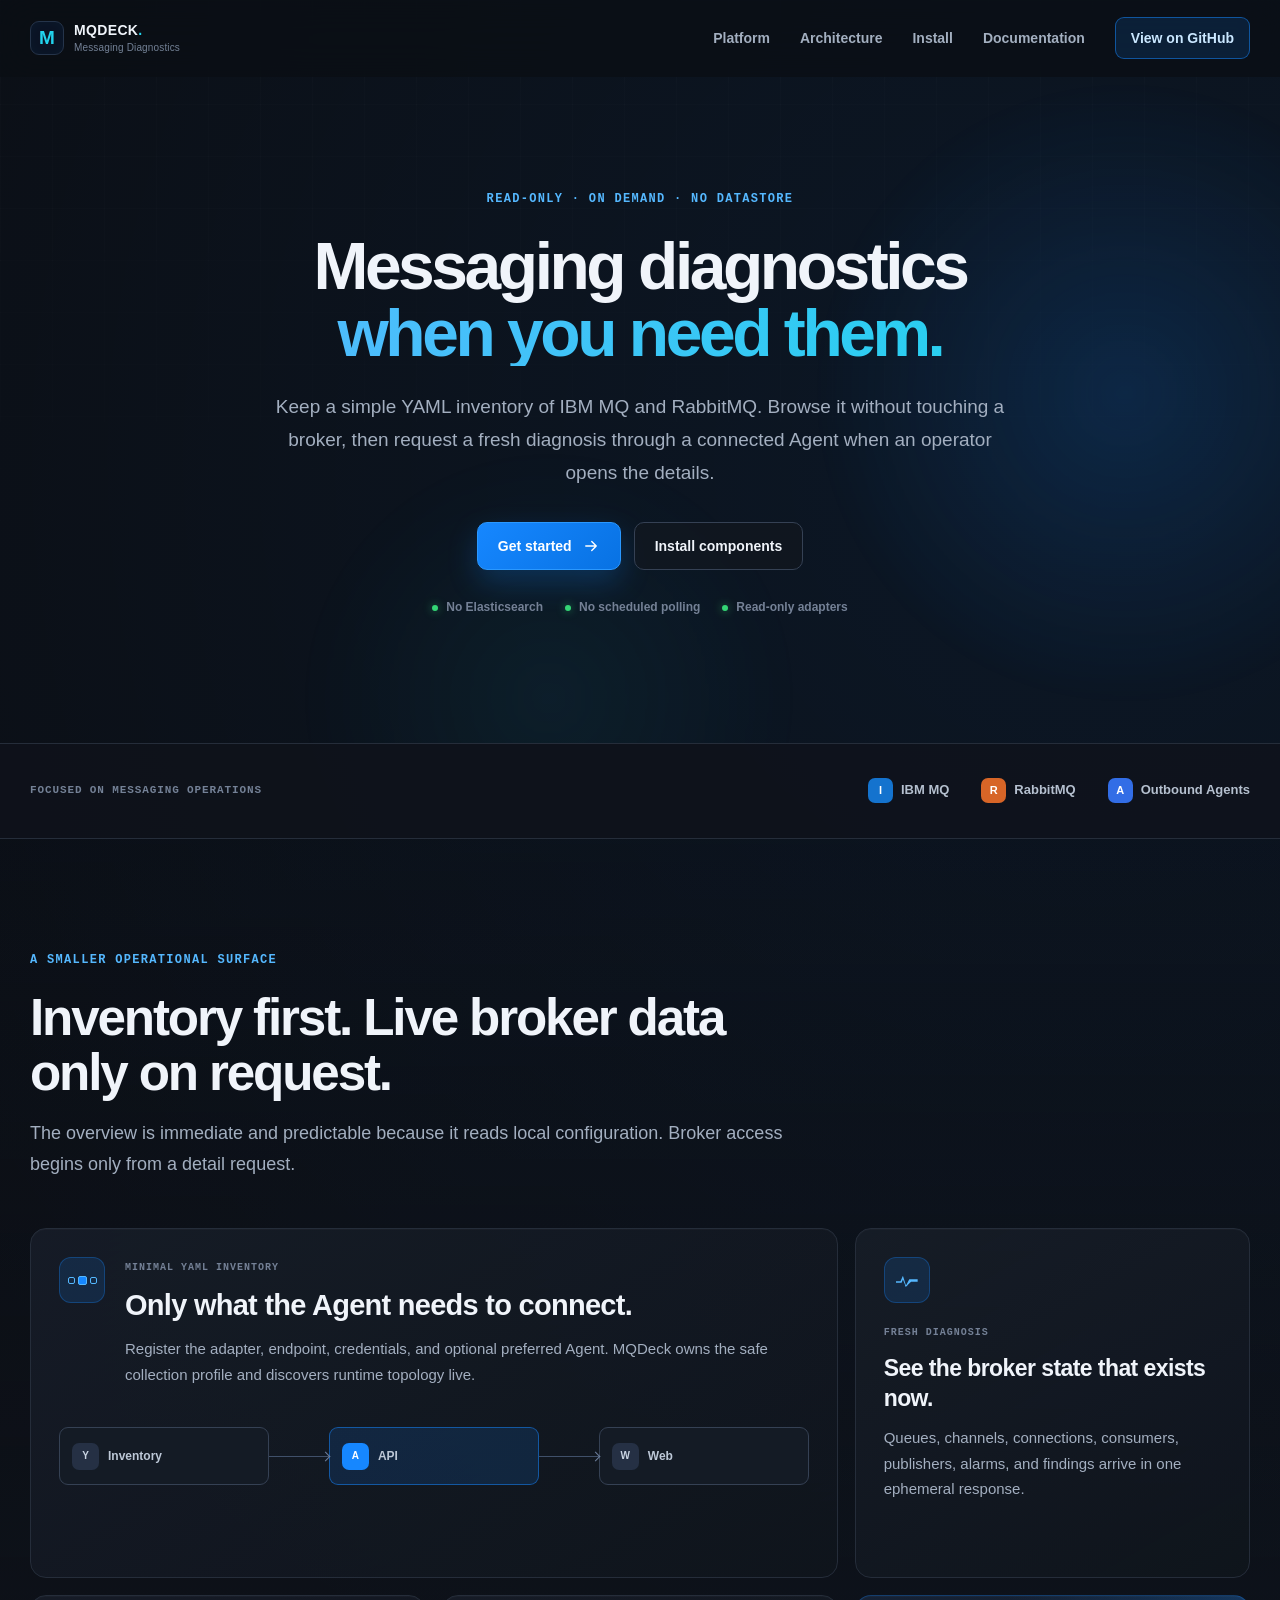
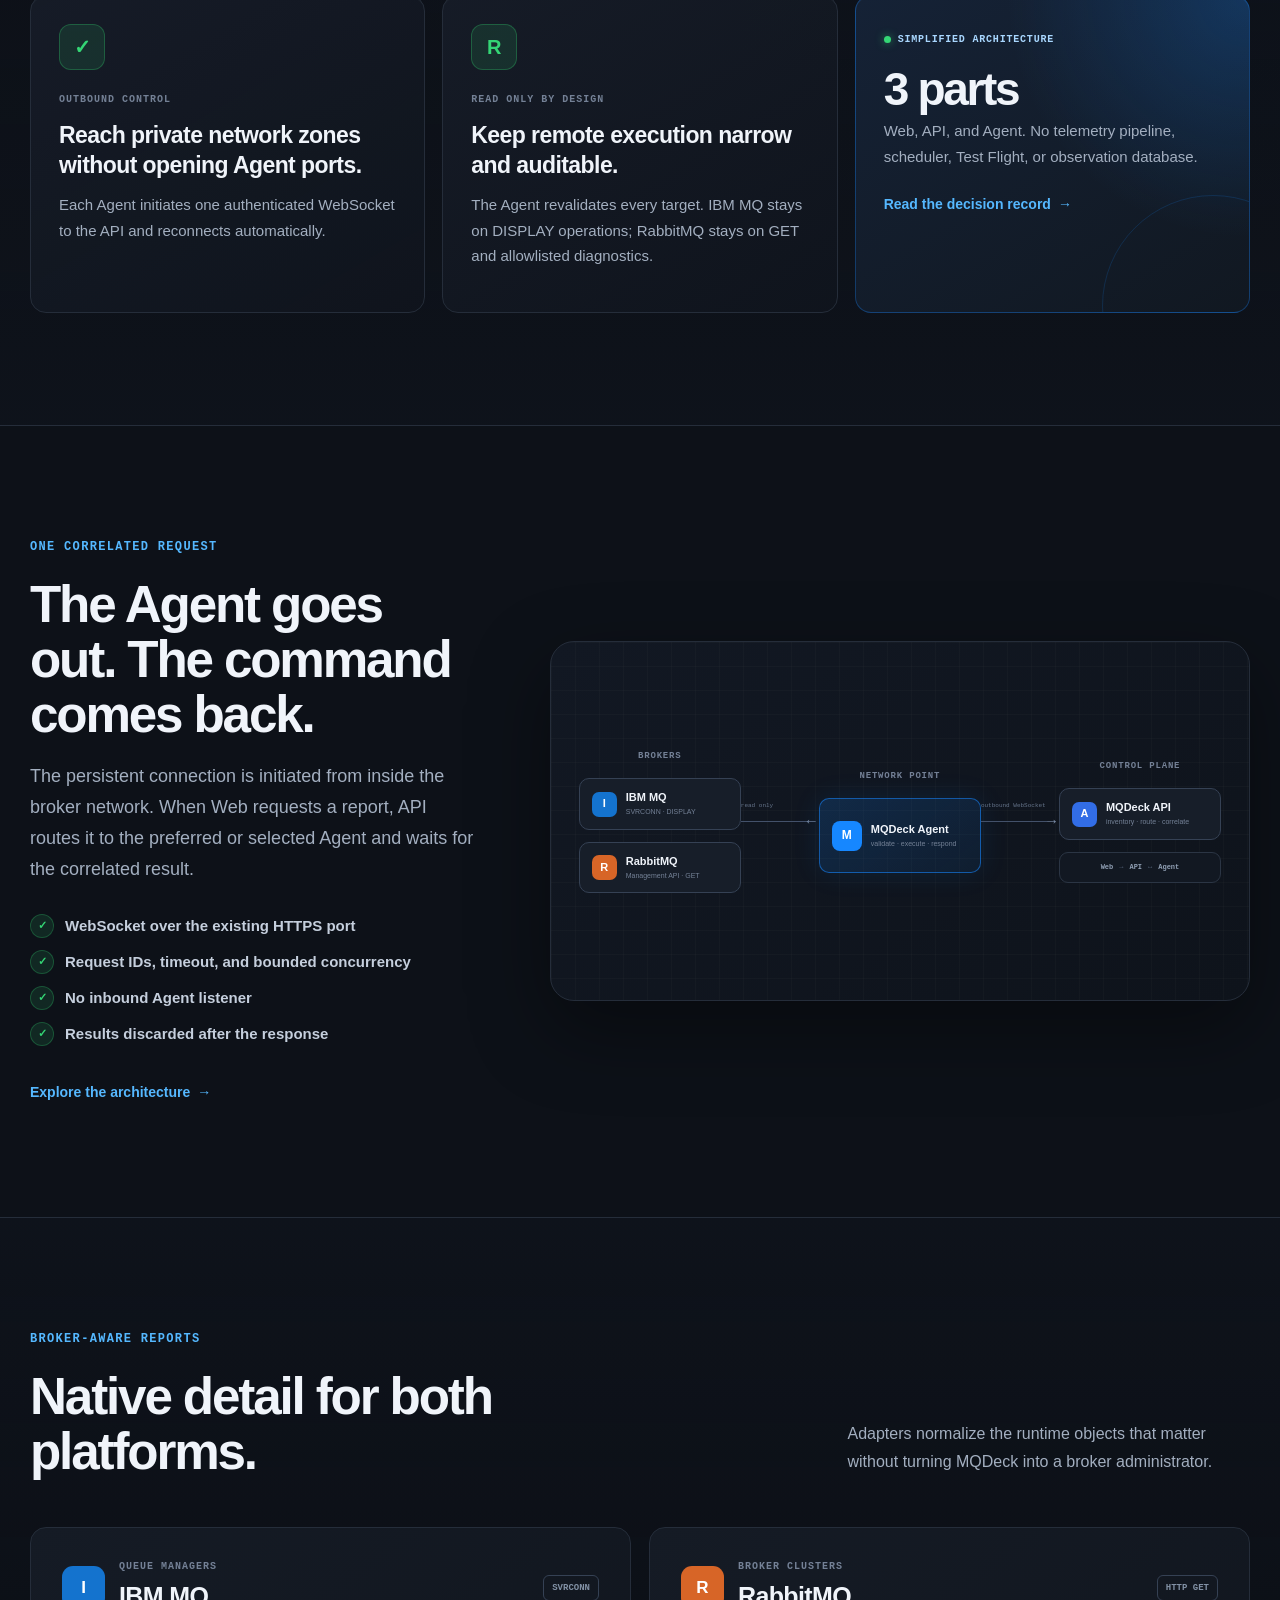
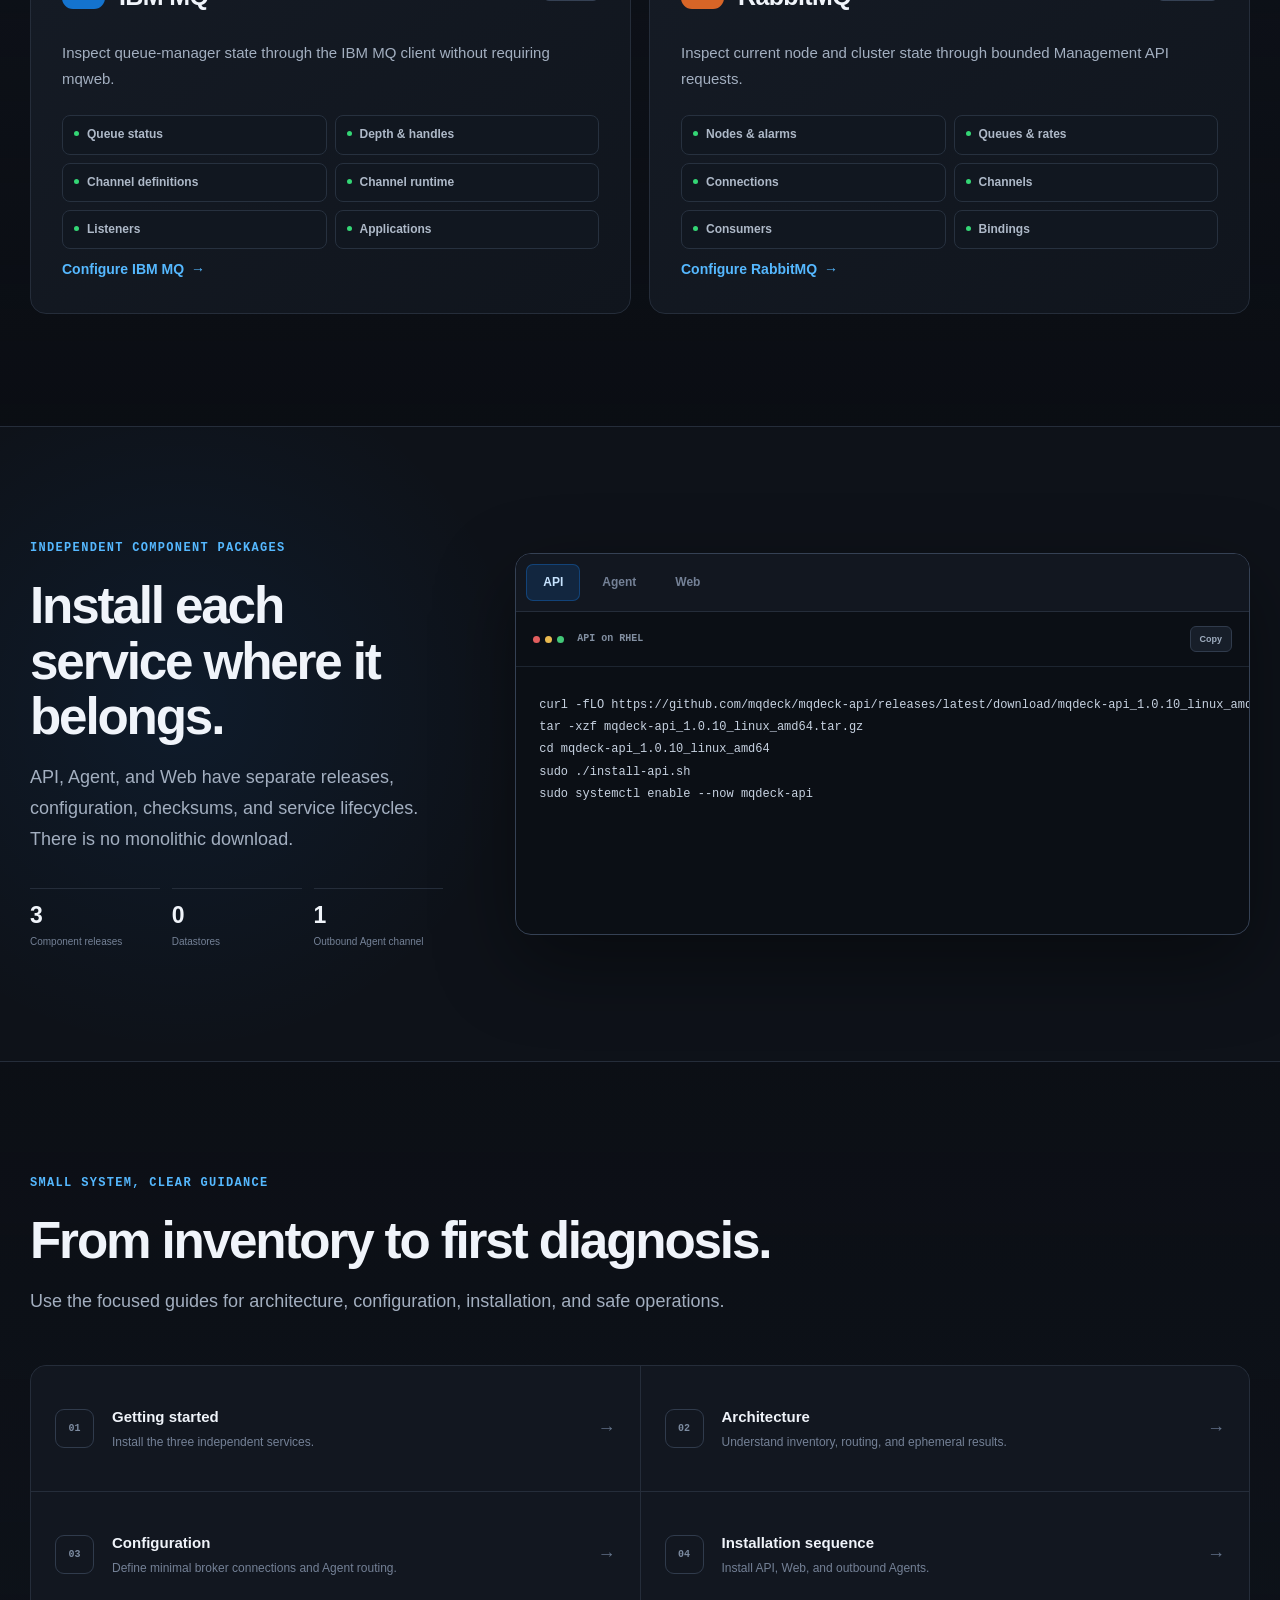
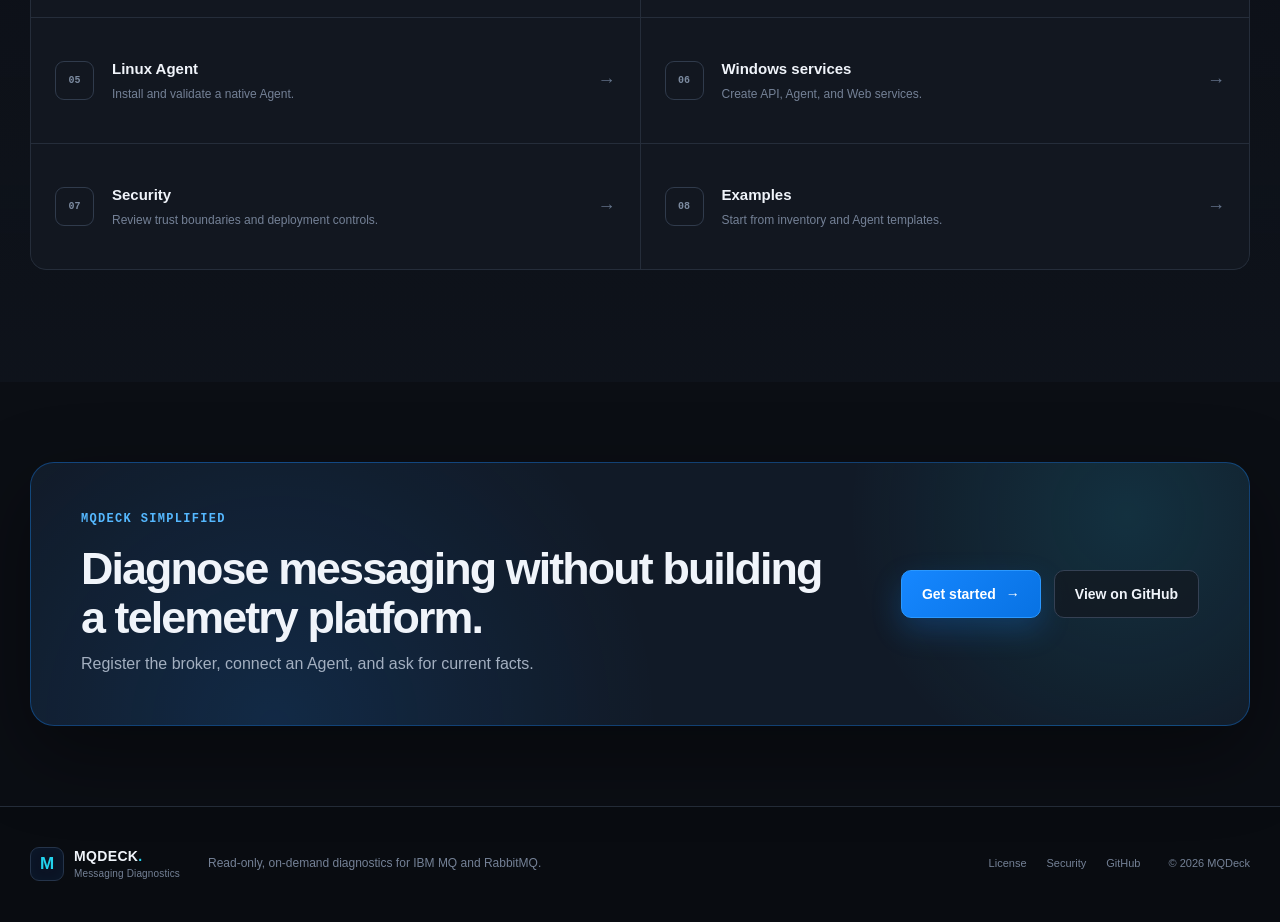
==== commit 830cf32a: "Document component service installations" ====
--- a/index.html
+++ b/index.html
@@ -31,7 +31,7 @@
         <nav class="primary-navigation" id="primary-navigation" aria-label="Primary navigation" data-navigation>
           <a href="#platform">Platform</a>
           <a href="#architecture">Architecture</a>
-          <a href="#install">Run locally</a>
+          <a href="#install">Install</a>
           <a href="#documentation">Documentation</a>
           <a class="nav-release" href="https://github.com/mqdeck/mqdeck">View on GitHub</a>
         </nav>
@@ -55,7 +55,7 @@
                 Get started
                 <svg viewBox="0 0 24 24" aria-hidden="true"><path d="M5 12h14m-6-6 6 6-6 6" /></svg>
               </a>
-              <a class="button button-secondary" href="https://github.com/mqdeck/mqdeck/blob/main/docs/architecture.md">Explore the architecture</a>
+              <a class="button button-secondary" href="#install">Install components</a>
             </div>
             <div class="hero-notes" aria-label="Platform qualities">
               <span><i class="status-dot"></i> No Elasticsearch</span>
@@ -148,24 +148,24 @@
 
       <section class="section install-section" id="install">
         <div class="container install-shell">
-          <div class="install-copy"><div class="eyebrow">Validate the complete path</div><h2>Start locally with one command.</h2><p>The workspace launcher starts brokers, API, Agent, and Web, then performs a real on-demand diagnosis before reporting success.</p><div class="install-facts"><div><strong>0</strong><span>Datastores</span></div><div><strong>1</strong><span>Outbound Agent channel</span></div><div><strong>1</strong><span>Command to validate</span></div></div></div>
+          <div class="install-copy"><div class="eyebrow">Independent component packages</div><h2>Install each service where it belongs.</h2><p>API, Agent, and Web have separate releases, configuration, checksums, and service lifecycles. There is no monolithic download.</p><div class="install-facts"><div><strong>3</strong><span>Component releases</span></div><div><strong>0</strong><span>Datastores</span></div><div><strong>1</strong><span>Outbound Agent channel</span></div></div></div>
           <div class="installer" data-installer>
-            <div class="install-tabs" role="tablist" aria-label="Run option"><button type="button" role="tab" aria-selected="true" aria-controls="install-local" data-install-tab="local">Local</button><button type="button" role="tab" aria-selected="false" aria-controls="install-linux" data-install-tab="linux">Linux</button><button type="button" role="tab" aria-selected="false" aria-controls="install-windows" data-install-tab="windows">Windows</button></div>
-            <div class="install-panel" id="install-local" role="tabpanel" data-install-panel="local"><div class="code-heading"><span><i></i><i></i><i></i></span><strong>Workspace validation</strong><button type="button" data-copy="#local-command">Copy</button></div><pre id="local-command"><code><span># Start and validate everything</span>
-./start.sh
-
-<span># Optional message traffic</span>
-MQDECK_START_SIMULATOR=true ./start.sh
-
-<span># Stop cleanly</span>
-./stop.sh</code></pre></div>
-            <div class="install-panel" id="install-linux" role="tabpanel" data-install-panel="linux" hidden><div class="code-heading"><span><i></i><i></i><i></i></span><strong>Validate native configuration</strong><button type="button" data-copy="#linux-command">Copy</button></div><pre id="linux-command"><code>export MQDECK_INVENTORY_PATH=/etc/mqdeck/inventory.yaml
-export MQDECK_AGENT_TOKEN='replace-with-a-secret'
-mqdeck-api -validate
-mqdeck-agent -config /etc/mqdeck/agent.yaml -validate</code></pre></div>
-            <div class="install-panel" id="install-windows" role="tabpanel" data-install-panel="windows" hidden><div class="code-heading"><span><i></i><i></i><i></i></span><strong>Validate on Windows</strong><button type="button" data-copy="#windows-command">Copy</button></div><pre id="windows-command"><code>$env:MQDECK_AGENT_TOKEN = "replace-with-a-secret"
-.\mqdeck-api.exe -validate
-.\mqdeck-agent.exe -config .\agent.yaml -validate</code></pre></div>
+            <div class="install-tabs" role="tablist" aria-label="Component"><button type="button" role="tab" aria-selected="true" aria-controls="install-api" data-install-tab="api">API</button><button type="button" role="tab" aria-selected="false" aria-controls="install-agent" data-install-tab="agent">Agent</button><button type="button" role="tab" aria-selected="false" aria-controls="install-web" data-install-tab="web">Web</button></div>
+            <div class="install-panel" id="install-api" role="tabpanel" data-install-panel="api"><div class="code-heading"><span><i></i><i></i><i></i></span><strong>API on RHEL</strong><button type="button" data-copy="#api-command">Copy</button></div><pre id="api-command"><code>curl -fLO https://github.com/mqdeck/mqdeck-api/releases/latest/download/mqdeck-api_1.0.10_linux_amd64.tar.gz
+tar -xzf mqdeck-api_1.0.10_linux_amd64.tar.gz
+cd mqdeck-api_1.0.10_linux_amd64
+sudo ./install-api.sh
+sudo systemctl enable --now mqdeck-api</code></pre></div>
+            <div class="install-panel" id="install-agent" role="tabpanel" data-install-panel="agent" hidden><div class="code-heading"><span><i></i><i></i><i></i></span><strong>Agent on RHEL</strong><button type="button" data-copy="#agent-command">Copy</button></div><pre id="agent-command"><code>curl -fLO https://github.com/mqdeck/mqdeck-agent/releases/latest/download/mqdeck-agent_1.0.10_linux_amd64.tar.gz
+tar -xzf mqdeck-agent_1.0.10_linux_amd64.tar.gz
+cd mqdeck-agent_1.0.10_linux_amd64
+sudo ./install-agent.sh
+sudo systemctl enable --now mqdeck-agent</code></pre></div>
+            <div class="install-panel" id="install-web" role="tabpanel" data-install-panel="web" hidden><div class="code-heading"><span><i></i><i></i><i></i></span><strong>Web on RHEL</strong><button type="button" data-copy="#web-command">Copy</button></div><pre id="web-command"><code>curl -fLO https://github.com/mqdeck/mqdeck-web/releases/latest/download/mqdeck-web_1.0.10_standalone.tar.gz
+tar -xzf mqdeck-web_1.0.10_standalone.tar.gz
+cd mqdeck-web_1.0.10_standalone
+sudo ./install-web.sh
+sudo systemctl enable --now mqdeck-web</code></pre></div>
             <div class="copy-status" aria-live="polite" data-copy-status></div>
           </div>
         </div>
@@ -175,12 +175,12 @@
         <div class="container">
           <div class="section-heading narrow-heading"><div class="eyebrow">Small system, clear guidance</div><h2>From inventory to first diagnosis.</h2><p>Use the focused guides for architecture, configuration, installation, and safe operations.</p></div>
           <div class="docs-grid">
-            <a href="https://github.com/mqdeck/mqdeck/blob/main/docs/getting-started.md"><span class="doc-number">01</span><div><strong>Getting started</strong><small>Run and validate the local platform.</small></div><i>→</i></a>
+            <a href="https://github.com/mqdeck/mqdeck/blob/main/docs/getting-started.md"><span class="doc-number">01</span><div><strong>Getting started</strong><small>Install the three independent services.</small></div><i>→</i></a>
             <a href="https://github.com/mqdeck/mqdeck/blob/main/docs/architecture.md"><span class="doc-number">02</span><div><strong>Architecture</strong><small>Understand inventory, routing, and ephemeral results.</small></div><i>→</i></a>
             <a href="https://github.com/mqdeck/mqdeck/blob/main/docs/configuration.md"><span class="doc-number">03</span><div><strong>Configuration</strong><small>Define minimal broker connections and Agent routing.</small></div><i>→</i></a>
             <a href="https://github.com/mqdeck/mqdeck/blob/main/docs/installation-sequence.md"><span class="doc-number">04</span><div><strong>Installation sequence</strong><small>Install API, Web, and outbound Agents.</small></div><i>→</i></a>
             <a href="https://github.com/mqdeck/mqdeck/blob/main/docs/install-agent-linux.md"><span class="doc-number">05</span><div><strong>Linux Agent</strong><small>Install and validate a native Agent.</small></div><i>→</i></a>
-            <a href="https://github.com/mqdeck/mqdeck/blob/main/docs/install-agent-windows.md"><span class="doc-number">06</span><div><strong>Windows Agent</strong><small>Configure the outbound Windows service.</small></div><i>→</i></a>
+            <a href="https://github.com/mqdeck/mqdeck/blob/main/docs/install-agent-windows.md"><span class="doc-number">06</span><div><strong>Windows services</strong><small>Create API, Agent, and Web services.</small></div><i>→</i></a>
             <a href="https://github.com/mqdeck/mqdeck/blob/main/SECURITY.md"><span class="doc-number">07</span><div><strong>Security</strong><small>Review trust boundaries and deployment controls.</small></div><i>→</i></a>
             <a href="https://github.com/mqdeck/mqdeck/tree/main/examples"><span class="doc-number">08</span><div><strong>Examples</strong><small>Start from inventory and Agent templates.</small></div><i>→</i></a>
           </div>
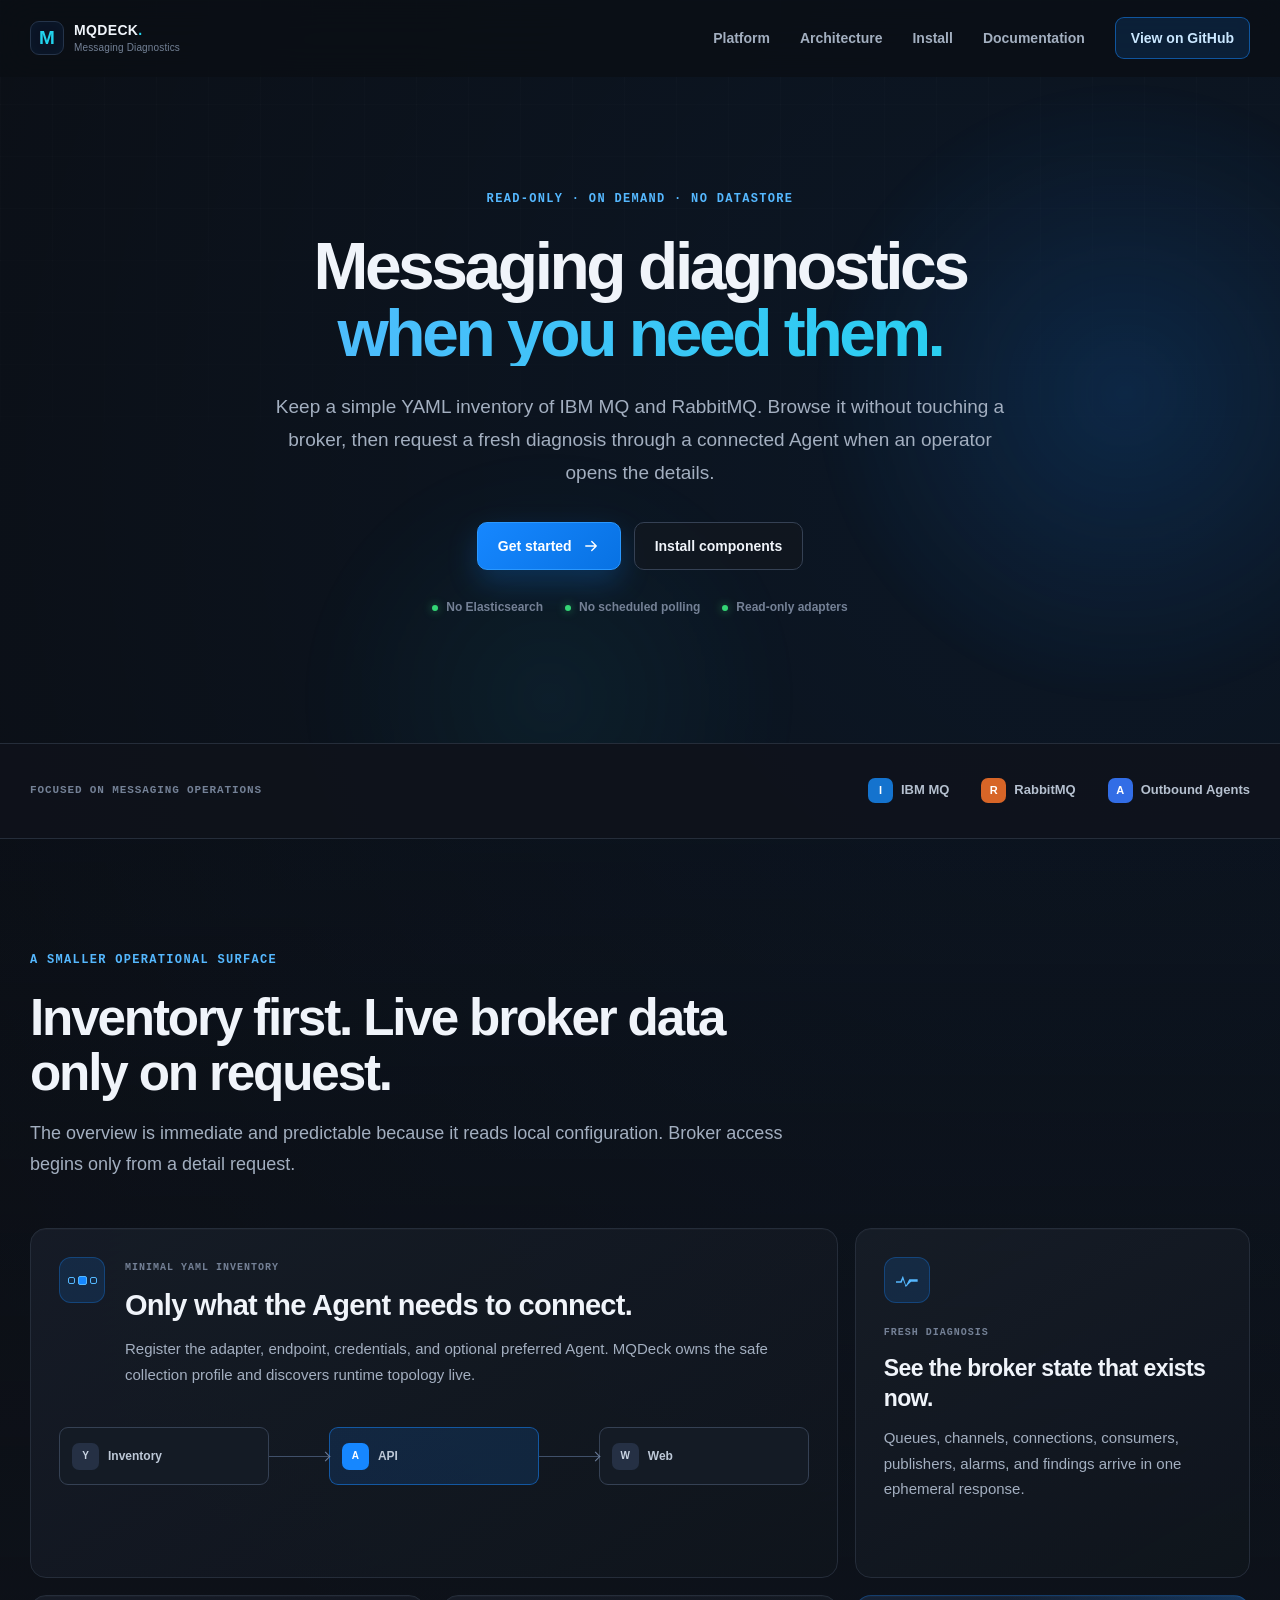
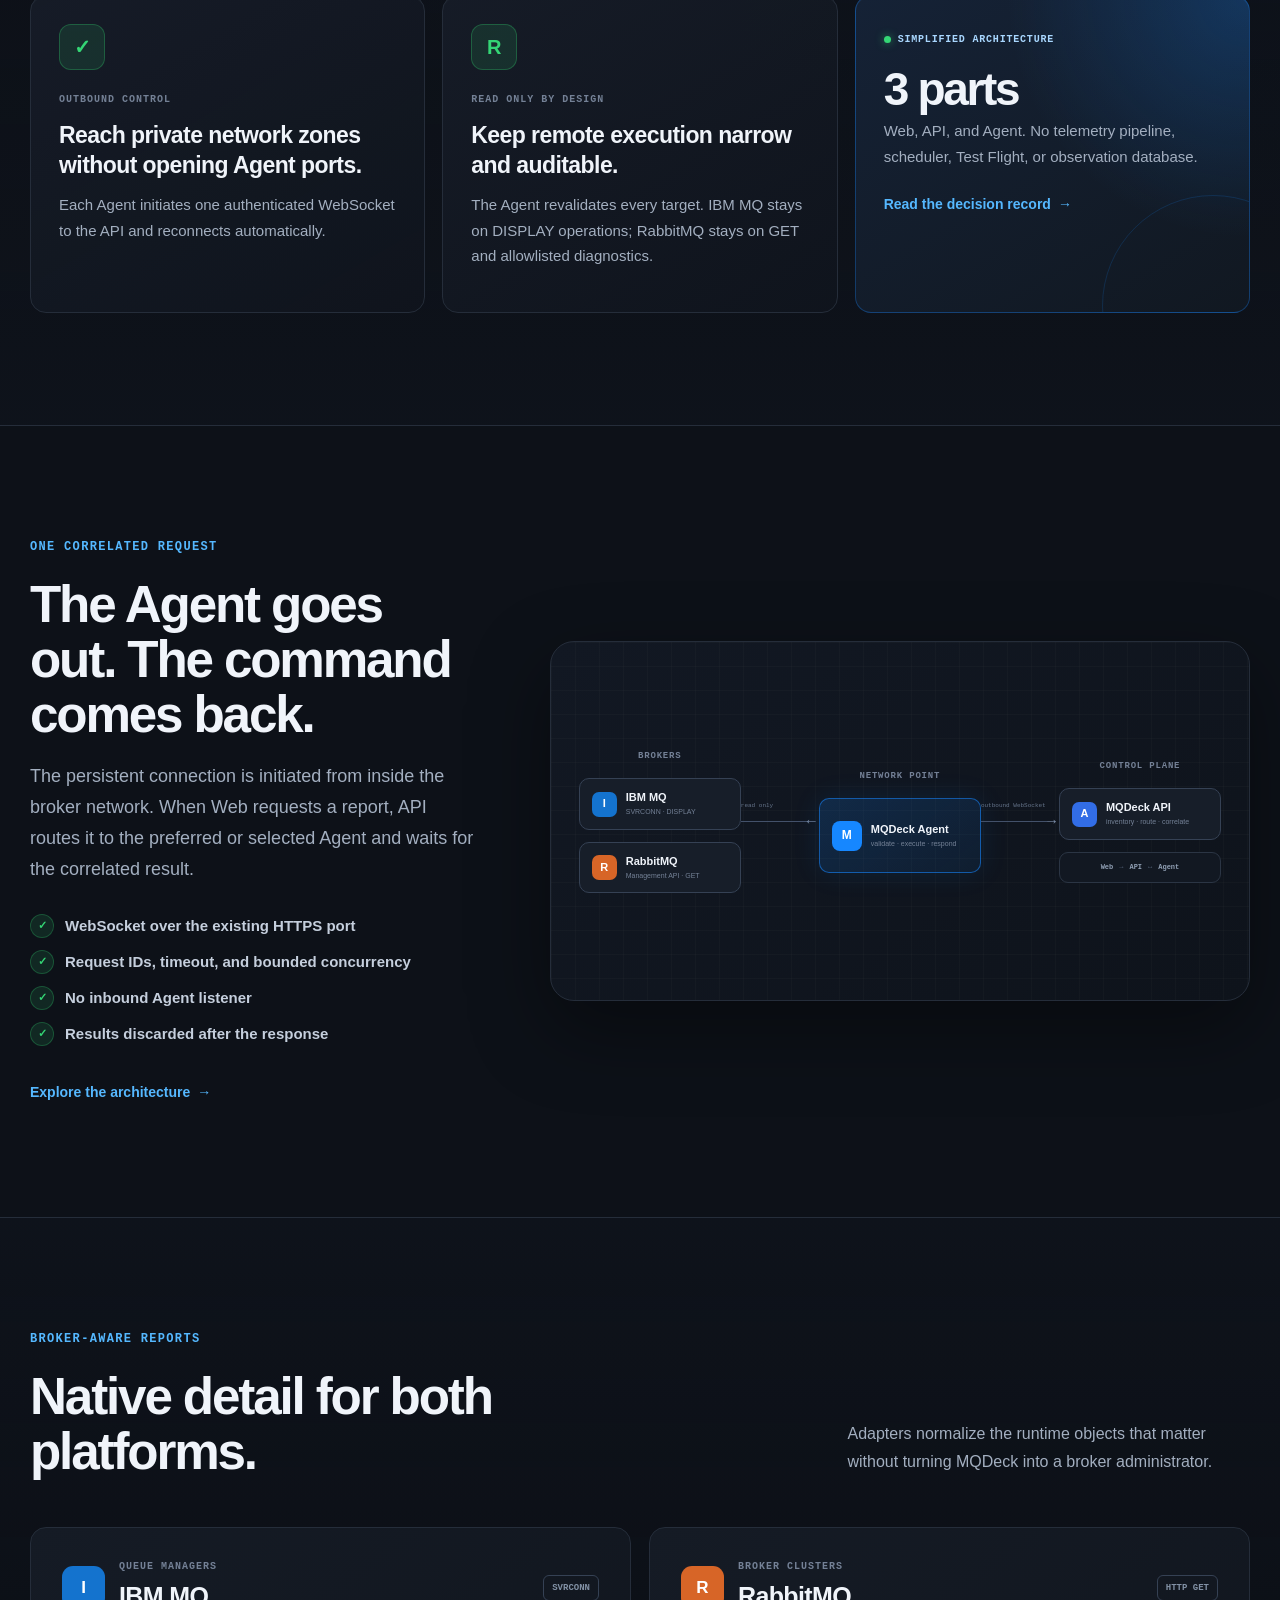
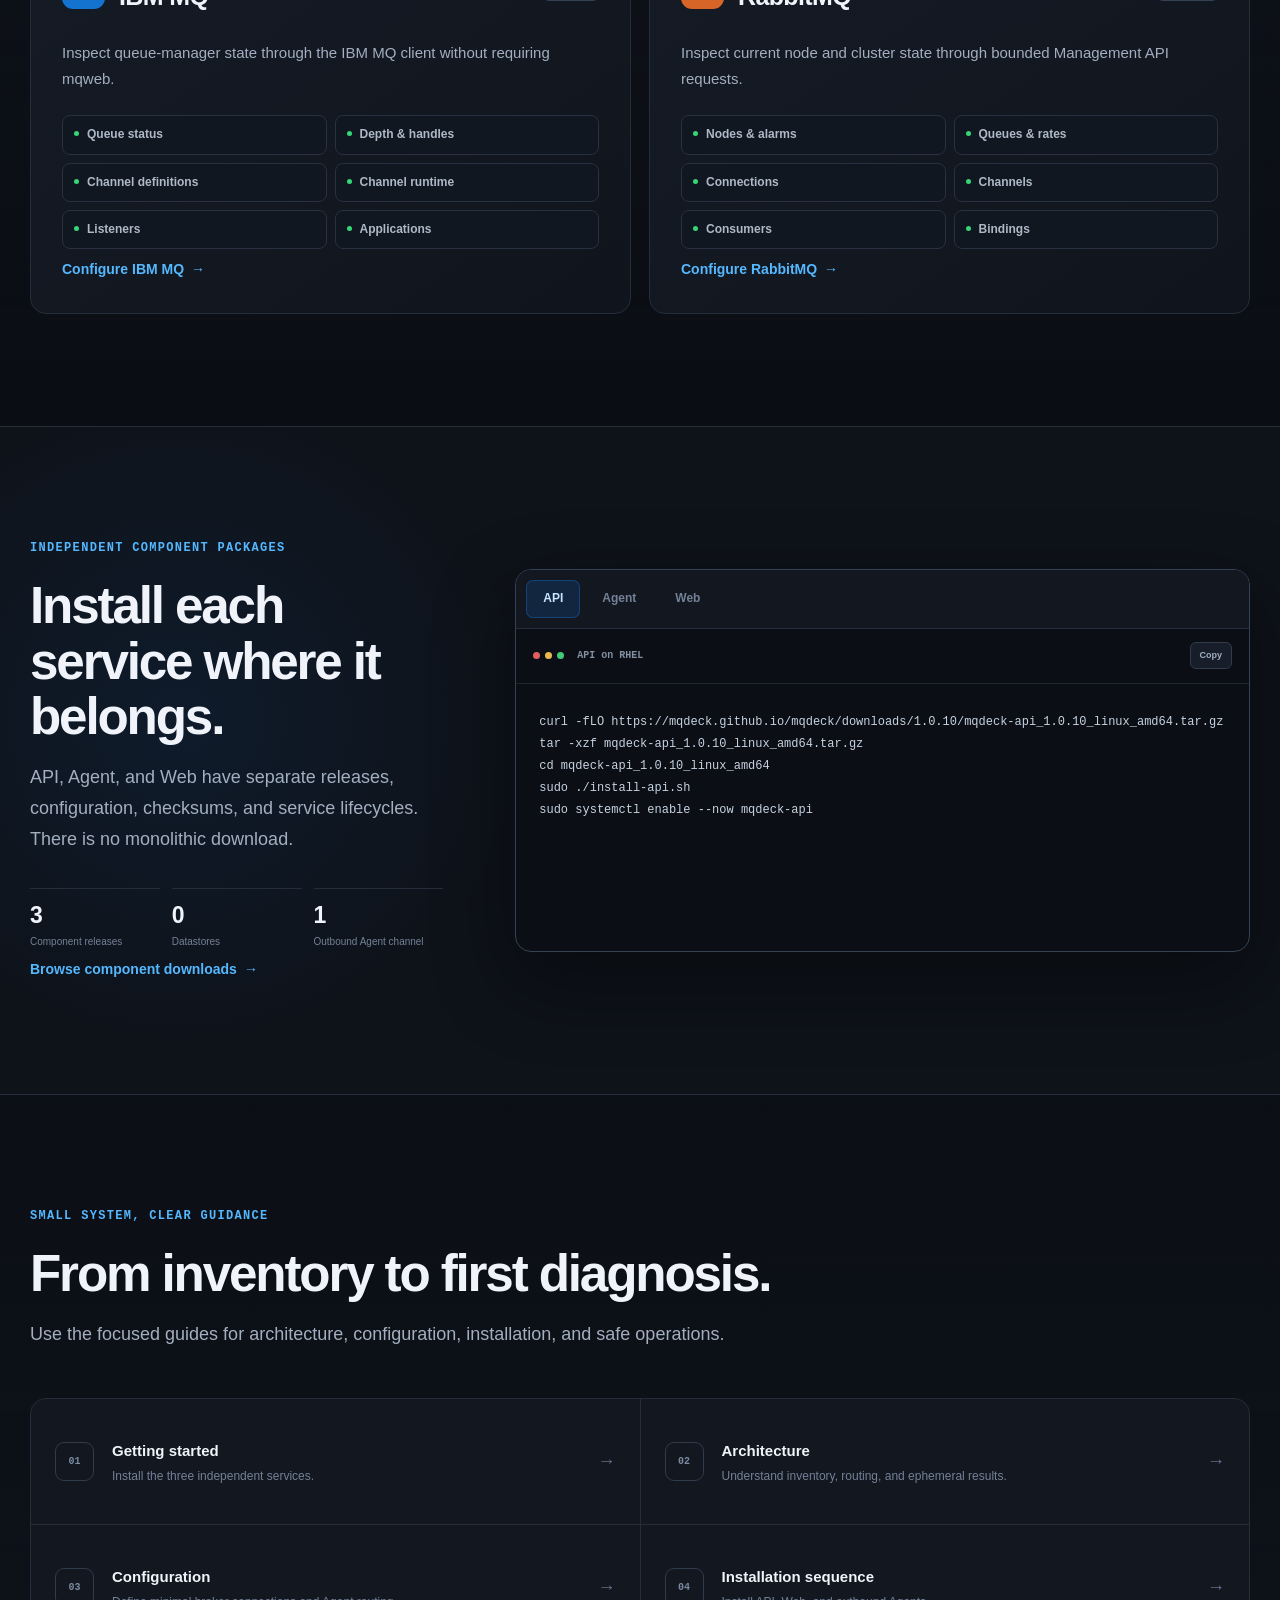
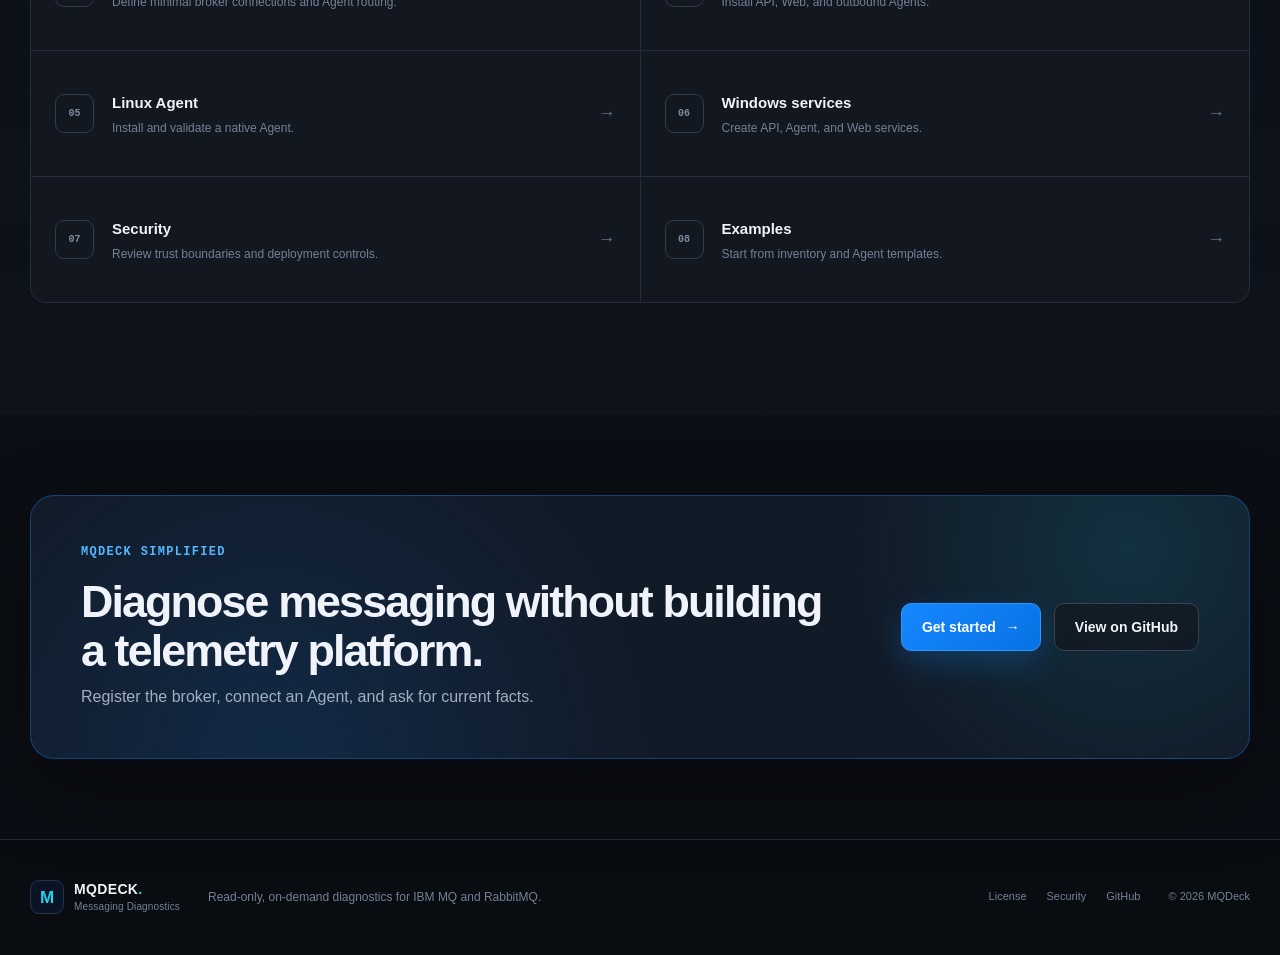
==== commit 2c11ea21: "Publish public component download guidance" ====
--- a/index.html
+++ b/index.html
@@ -148,20 +148,20 @@
 
       <section class="section install-section" id="install">
         <div class="container install-shell">
-          <div class="install-copy"><div class="eyebrow">Independent component packages</div><h2>Install each service where it belongs.</h2><p>API, Agent, and Web have separate releases, configuration, checksums, and service lifecycles. There is no monolithic download.</p><div class="install-facts"><div><strong>3</strong><span>Component releases</span></div><div><strong>0</strong><span>Datastores</span></div><div><strong>1</strong><span>Outbound Agent channel</span></div></div></div>
+          <div class="install-copy"><div class="eyebrow">Independent component packages</div><h2>Install each service where it belongs.</h2><p>API, Agent, and Web have separate releases, configuration, checksums, and service lifecycles. There is no monolithic download.</p><div class="install-facts"><div><strong>3</strong><span>Component releases</span></div><div><strong>0</strong><span>Datastores</span></div><div><strong>1</strong><span>Outbound Agent channel</span></div></div><a class="text-link" href="downloads/1.0.10/">Browse component downloads <span>→</span></a></div>
           <div class="installer" data-installer>
             <div class="install-tabs" role="tablist" aria-label="Component"><button type="button" role="tab" aria-selected="true" aria-controls="install-api" data-install-tab="api">API</button><button type="button" role="tab" aria-selected="false" aria-controls="install-agent" data-install-tab="agent">Agent</button><button type="button" role="tab" aria-selected="false" aria-controls="install-web" data-install-tab="web">Web</button></div>
-            <div class="install-panel" id="install-api" role="tabpanel" data-install-panel="api"><div class="code-heading"><span><i></i><i></i><i></i></span><strong>API on RHEL</strong><button type="button" data-copy="#api-command">Copy</button></div><pre id="api-command"><code>curl -fLO https://github.com/mqdeck/mqdeck-api/releases/latest/download/mqdeck-api_1.0.10_linux_amd64.tar.gz
+            <div class="install-panel" id="install-api" role="tabpanel" data-install-panel="api"><div class="code-heading"><span><i></i><i></i><i></i></span><strong>API on RHEL</strong><button type="button" data-copy="#api-command">Copy</button></div><pre id="api-command"><code>curl -fLO https://mqdeck.github.io/mqdeck/downloads/1.0.10/mqdeck-api_1.0.10_linux_amd64.tar.gz
 tar -xzf mqdeck-api_1.0.10_linux_amd64.tar.gz
 cd mqdeck-api_1.0.10_linux_amd64
 sudo ./install-api.sh
 sudo systemctl enable --now mqdeck-api</code></pre></div>
-            <div class="install-panel" id="install-agent" role="tabpanel" data-install-panel="agent" hidden><div class="code-heading"><span><i></i><i></i><i></i></span><strong>Agent on RHEL</strong><button type="button" data-copy="#agent-command">Copy</button></div><pre id="agent-command"><code>curl -fLO https://github.com/mqdeck/mqdeck-agent/releases/latest/download/mqdeck-agent_1.0.10_linux_amd64.tar.gz
+            <div class="install-panel" id="install-agent" role="tabpanel" data-install-panel="agent" hidden><div class="code-heading"><span><i></i><i></i><i></i></span><strong>Agent on RHEL</strong><button type="button" data-copy="#agent-command">Copy</button></div><pre id="agent-command"><code>curl -fLO https://mqdeck.github.io/mqdeck/downloads/1.0.10/mqdeck-agent_1.0.10_linux_amd64.tar.gz
 tar -xzf mqdeck-agent_1.0.10_linux_amd64.tar.gz
 cd mqdeck-agent_1.0.10_linux_amd64
 sudo ./install-agent.sh
 sudo systemctl enable --now mqdeck-agent</code></pre></div>
-            <div class="install-panel" id="install-web" role="tabpanel" data-install-panel="web" hidden><div class="code-heading"><span><i></i><i></i><i></i></span><strong>Web on RHEL</strong><button type="button" data-copy="#web-command">Copy</button></div><pre id="web-command"><code>curl -fLO https://github.com/mqdeck/mqdeck-web/releases/latest/download/mqdeck-web_1.0.10_standalone.tar.gz
+            <div class="install-panel" id="install-web" role="tabpanel" data-install-panel="web" hidden><div class="code-heading"><span><i></i><i></i><i></i></span><strong>Web on RHEL</strong><button type="button" data-copy="#web-command">Copy</button></div><pre id="web-command"><code>curl -fLO https://mqdeck.github.io/mqdeck/downloads/1.0.10/mqdeck-web_1.0.10_standalone.tar.gz
 tar -xzf mqdeck-web_1.0.10_standalone.tar.gz
 cd mqdeck-web_1.0.10_standalone
 sudo ./install-web.sh
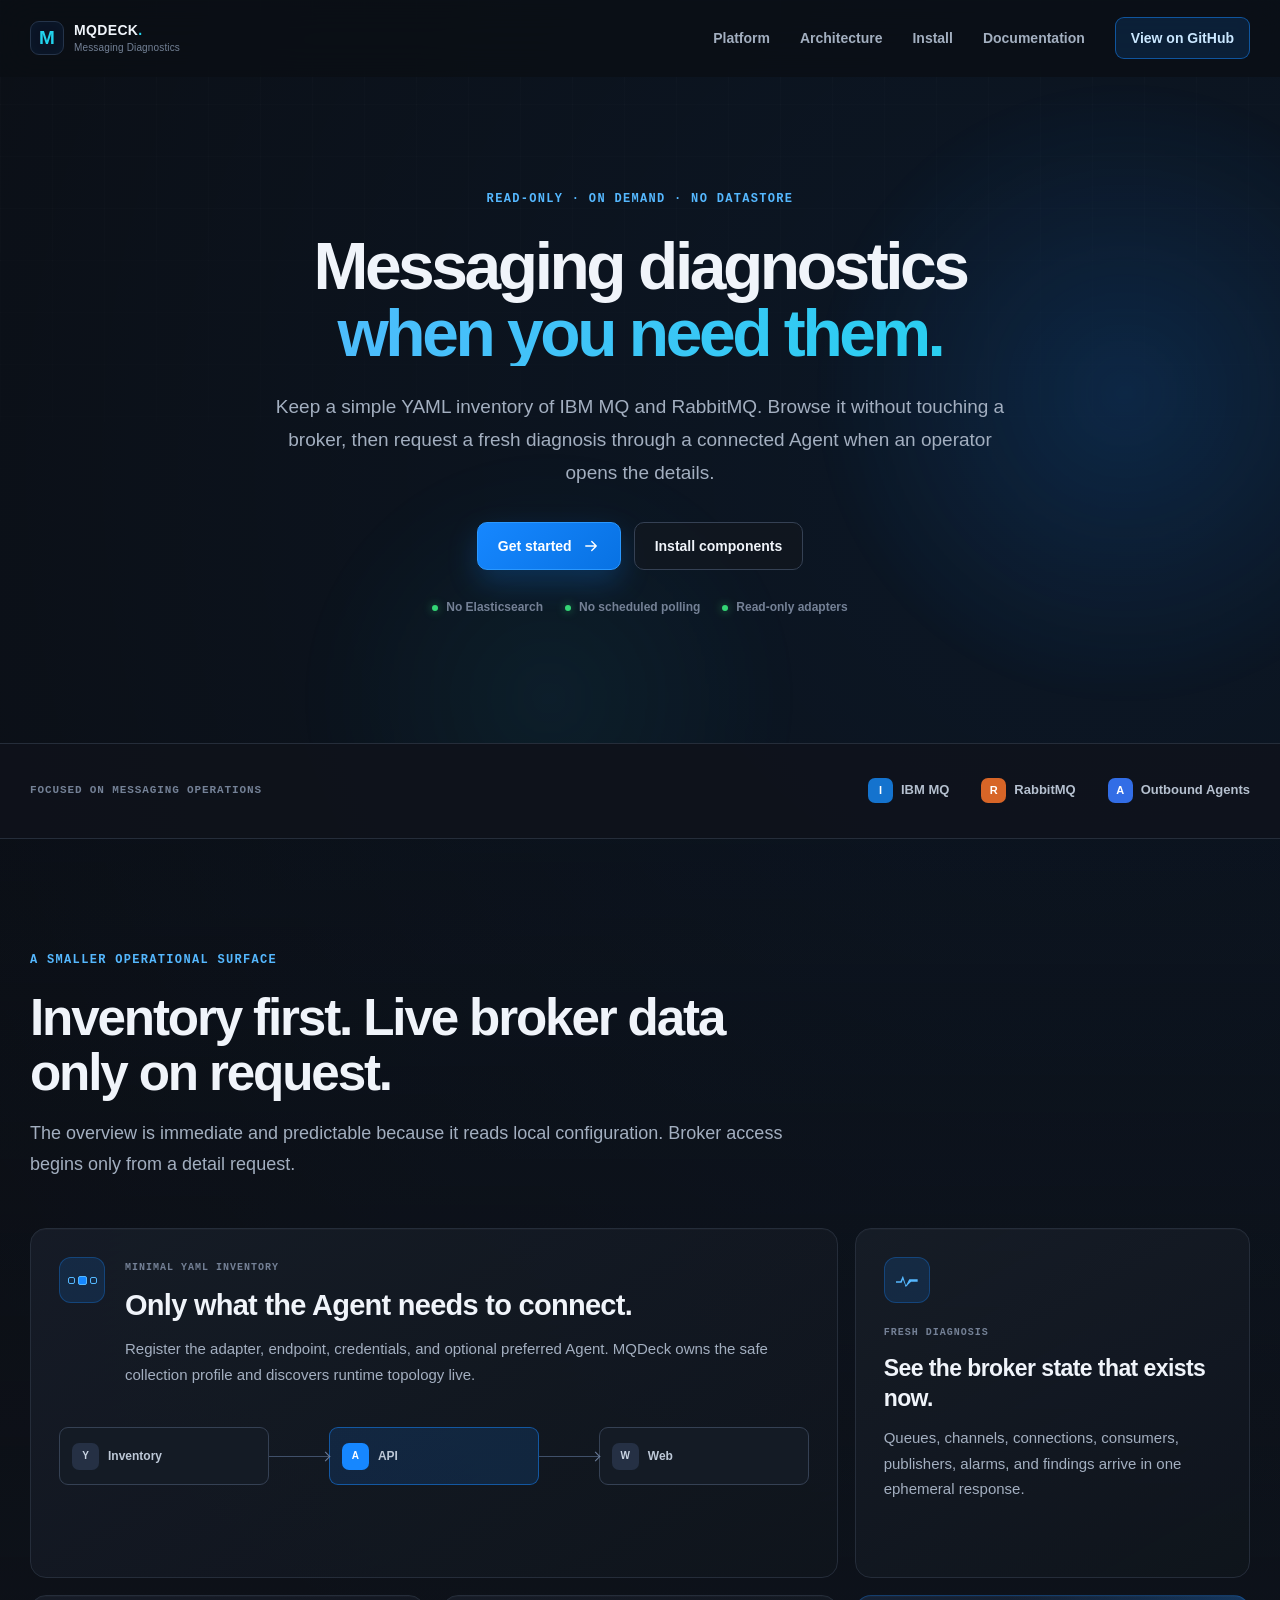
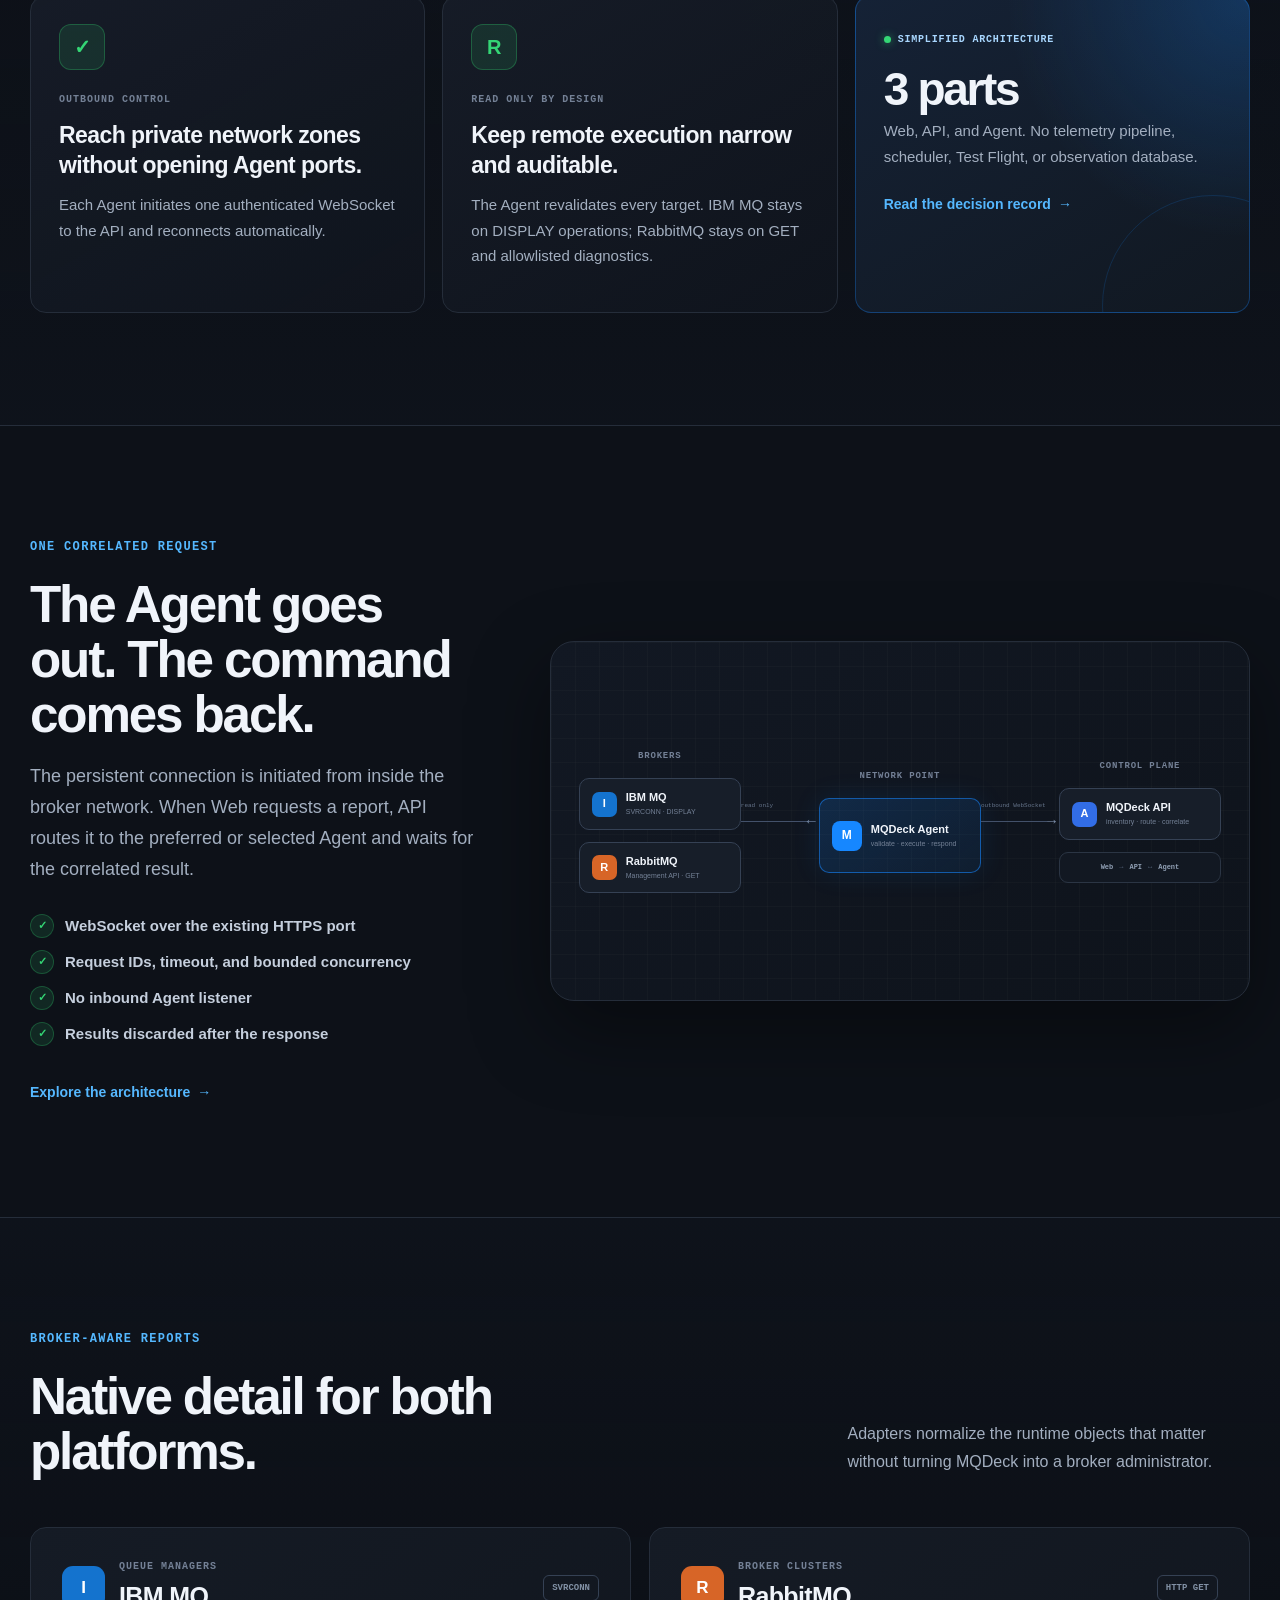
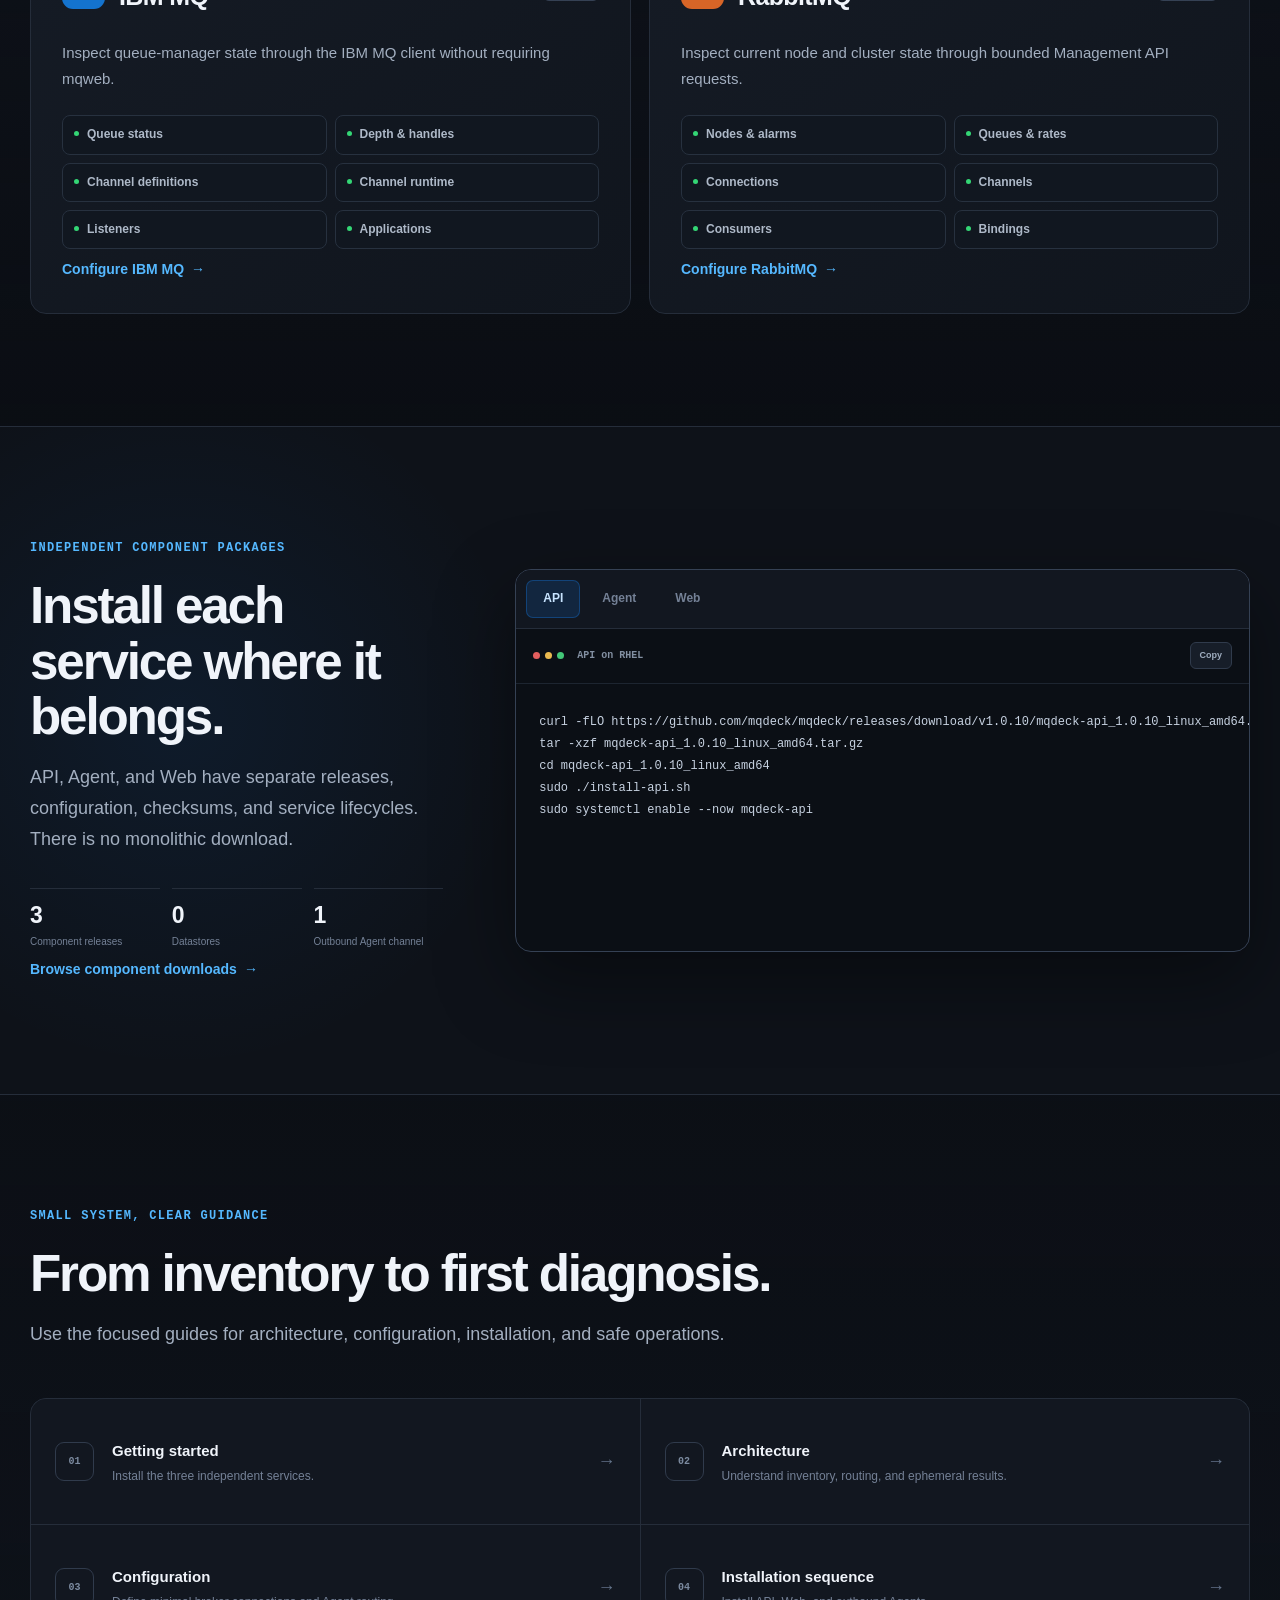
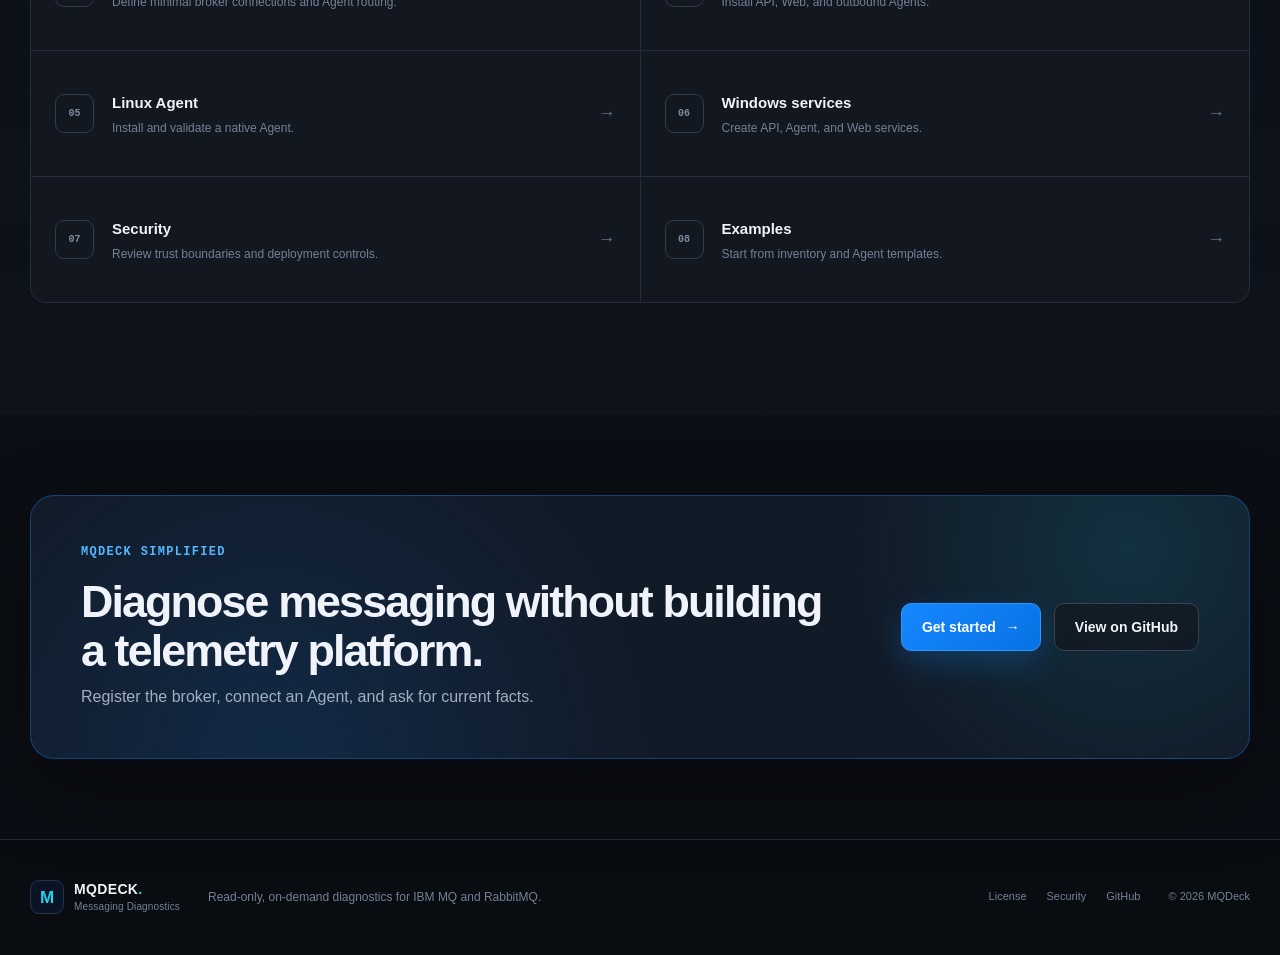
==== commit 53deb462: "Point site installs to the public release" ====
--- a/index.html
+++ b/index.html
@@ -151,17 +151,17 @@
           <div class="install-copy"><div class="eyebrow">Independent component packages</div><h2>Install each service where it belongs.</h2><p>API, Agent, and Web have separate releases, configuration, checksums, and service lifecycles. There is no monolithic download.</p><div class="install-facts"><div><strong>3</strong><span>Component releases</span></div><div><strong>0</strong><span>Datastores</span></div><div><strong>1</strong><span>Outbound Agent channel</span></div></div><a class="text-link" href="downloads/1.0.10/">Browse component downloads <span>→</span></a></div>
           <div class="installer" data-installer>
             <div class="install-tabs" role="tablist" aria-label="Component"><button type="button" role="tab" aria-selected="true" aria-controls="install-api" data-install-tab="api">API</button><button type="button" role="tab" aria-selected="false" aria-controls="install-agent" data-install-tab="agent">Agent</button><button type="button" role="tab" aria-selected="false" aria-controls="install-web" data-install-tab="web">Web</button></div>
-            <div class="install-panel" id="install-api" role="tabpanel" data-install-panel="api"><div class="code-heading"><span><i></i><i></i><i></i></span><strong>API on RHEL</strong><button type="button" data-copy="#api-command">Copy</button></div><pre id="api-command"><code>curl -fLO https://mqdeck.github.io/mqdeck/downloads/1.0.10/mqdeck-api_1.0.10_linux_amd64.tar.gz
+            <div class="install-panel" id="install-api" role="tabpanel" data-install-panel="api"><div class="code-heading"><span><i></i><i></i><i></i></span><strong>API on RHEL</strong><button type="button" data-copy="#api-command">Copy</button></div><pre id="api-command"><code>curl -fLO https://github.com/mqdeck/mqdeck/releases/download/v1.0.10/mqdeck-api_1.0.10_linux_amd64.tar.gz
 tar -xzf mqdeck-api_1.0.10_linux_amd64.tar.gz
 cd mqdeck-api_1.0.10_linux_amd64
 sudo ./install-api.sh
 sudo systemctl enable --now mqdeck-api</code></pre></div>
-            <div class="install-panel" id="install-agent" role="tabpanel" data-install-panel="agent" hidden><div class="code-heading"><span><i></i><i></i><i></i></span><strong>Agent on RHEL</strong><button type="button" data-copy="#agent-command">Copy</button></div><pre id="agent-command"><code>curl -fLO https://mqdeck.github.io/mqdeck/downloads/1.0.10/mqdeck-agent_1.0.10_linux_amd64.tar.gz
+            <div class="install-panel" id="install-agent" role="tabpanel" data-install-panel="agent" hidden><div class="code-heading"><span><i></i><i></i><i></i></span><strong>Agent on RHEL</strong><button type="button" data-copy="#agent-command">Copy</button></div><pre id="agent-command"><code>curl -fLO https://github.com/mqdeck/mqdeck/releases/download/v1.0.10/mqdeck-agent_1.0.10_linux_amd64.tar.gz
 tar -xzf mqdeck-agent_1.0.10_linux_amd64.tar.gz
 cd mqdeck-agent_1.0.10_linux_amd64
 sudo ./install-agent.sh
 sudo systemctl enable --now mqdeck-agent</code></pre></div>
-            <div class="install-panel" id="install-web" role="tabpanel" data-install-panel="web" hidden><div class="code-heading"><span><i></i><i></i><i></i></span><strong>Web on RHEL</strong><button type="button" data-copy="#web-command">Copy</button></div><pre id="web-command"><code>curl -fLO https://mqdeck.github.io/mqdeck/downloads/1.0.10/mqdeck-web_1.0.10_standalone.tar.gz
+            <div class="install-panel" id="install-web" role="tabpanel" data-install-panel="web" hidden><div class="code-heading"><span><i></i><i></i><i></i></span><strong>Web on RHEL</strong><button type="button" data-copy="#web-command">Copy</button></div><pre id="web-command"><code>curl -fLO https://github.com/mqdeck/mqdeck/releases/download/v1.0.10/mqdeck-web_1.0.10_standalone.tar.gz
 tar -xzf mqdeck-web_1.0.10_standalone.tar.gz
 cd mqdeck-web_1.0.10_standalone
 sudo ./install-web.sh
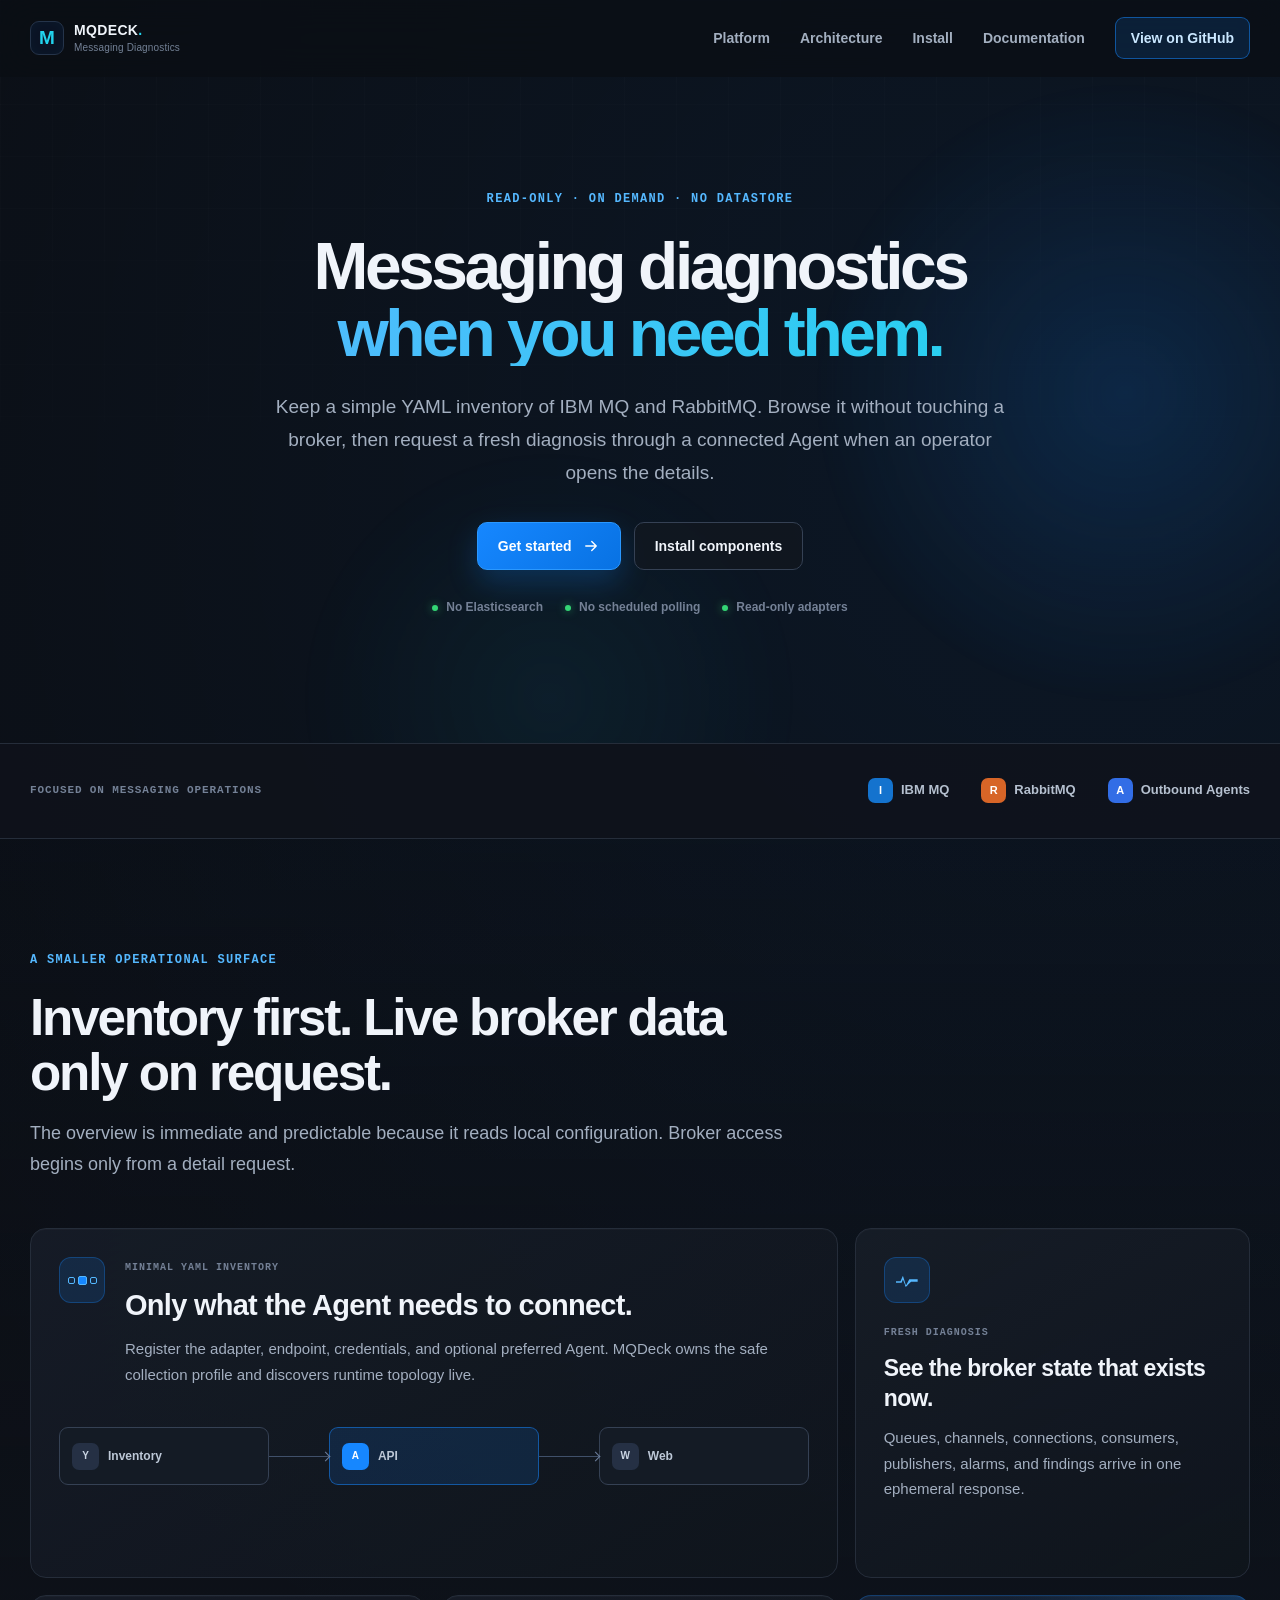
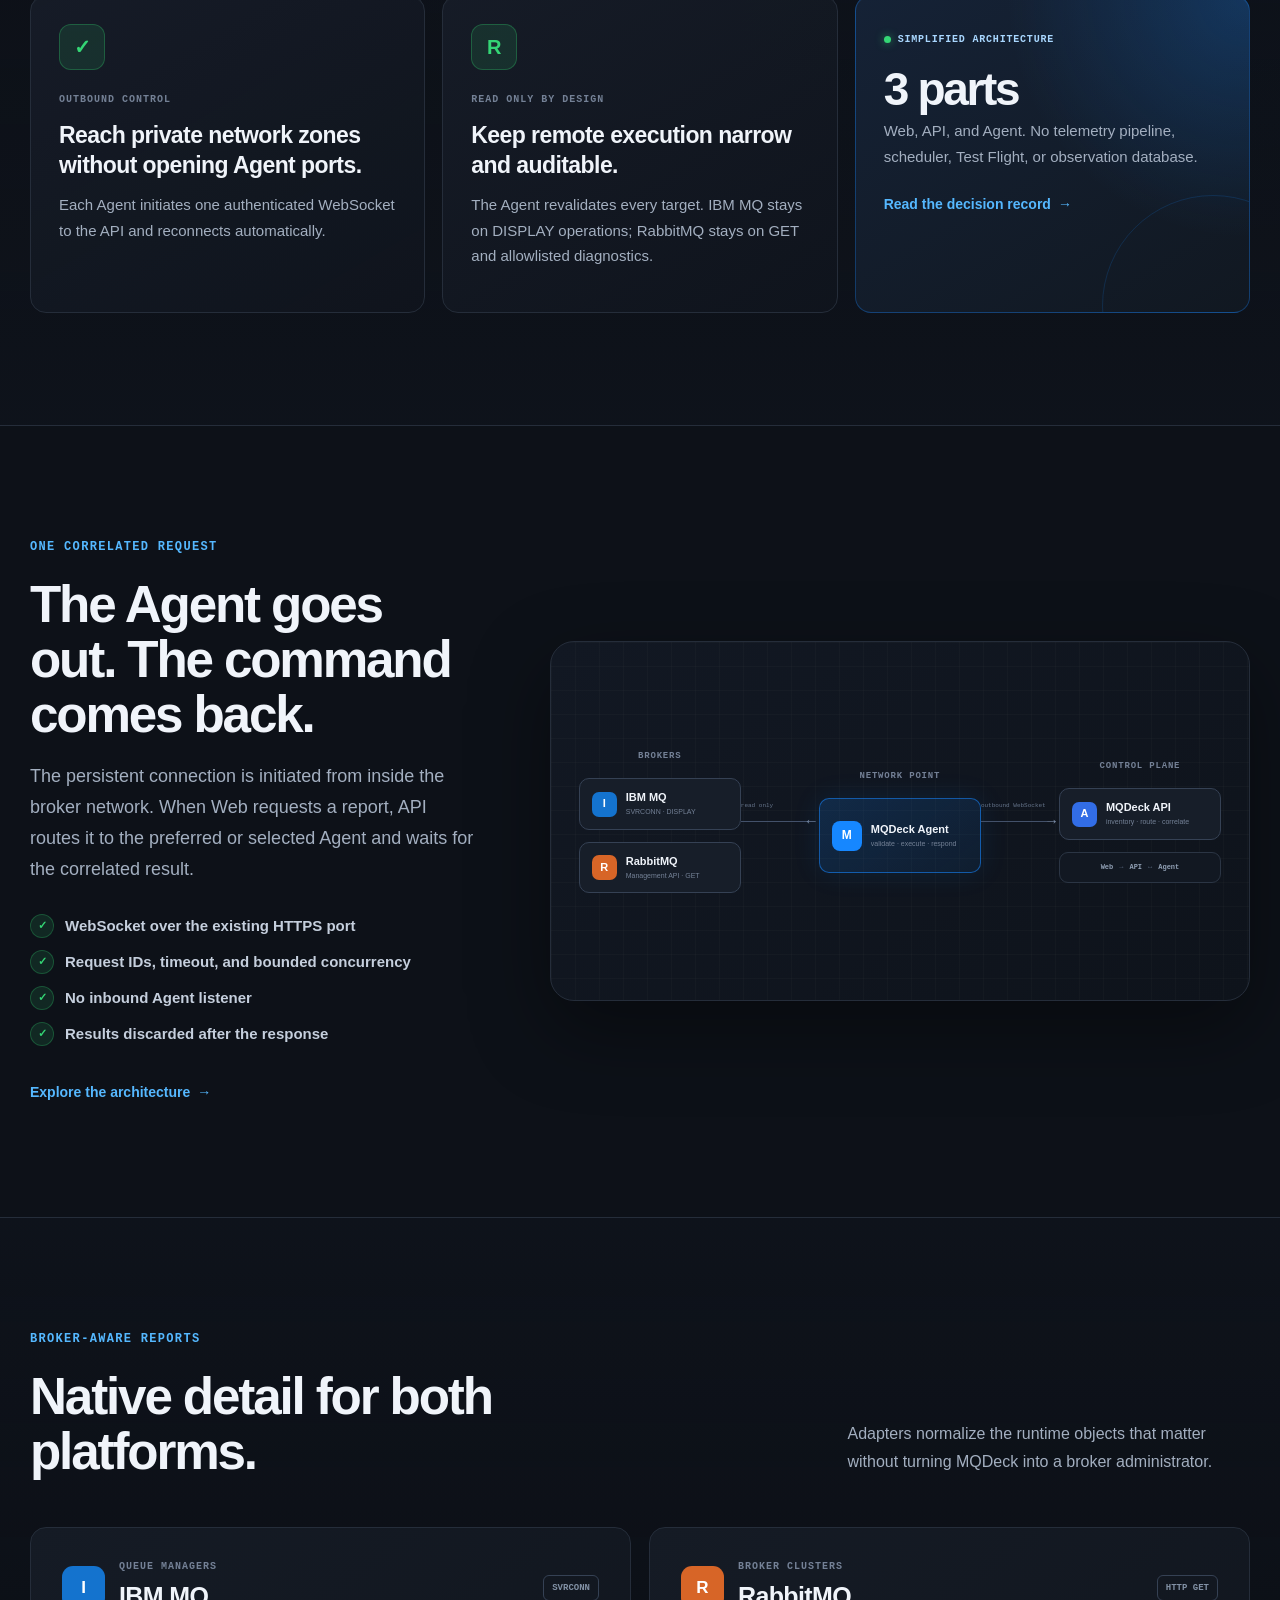
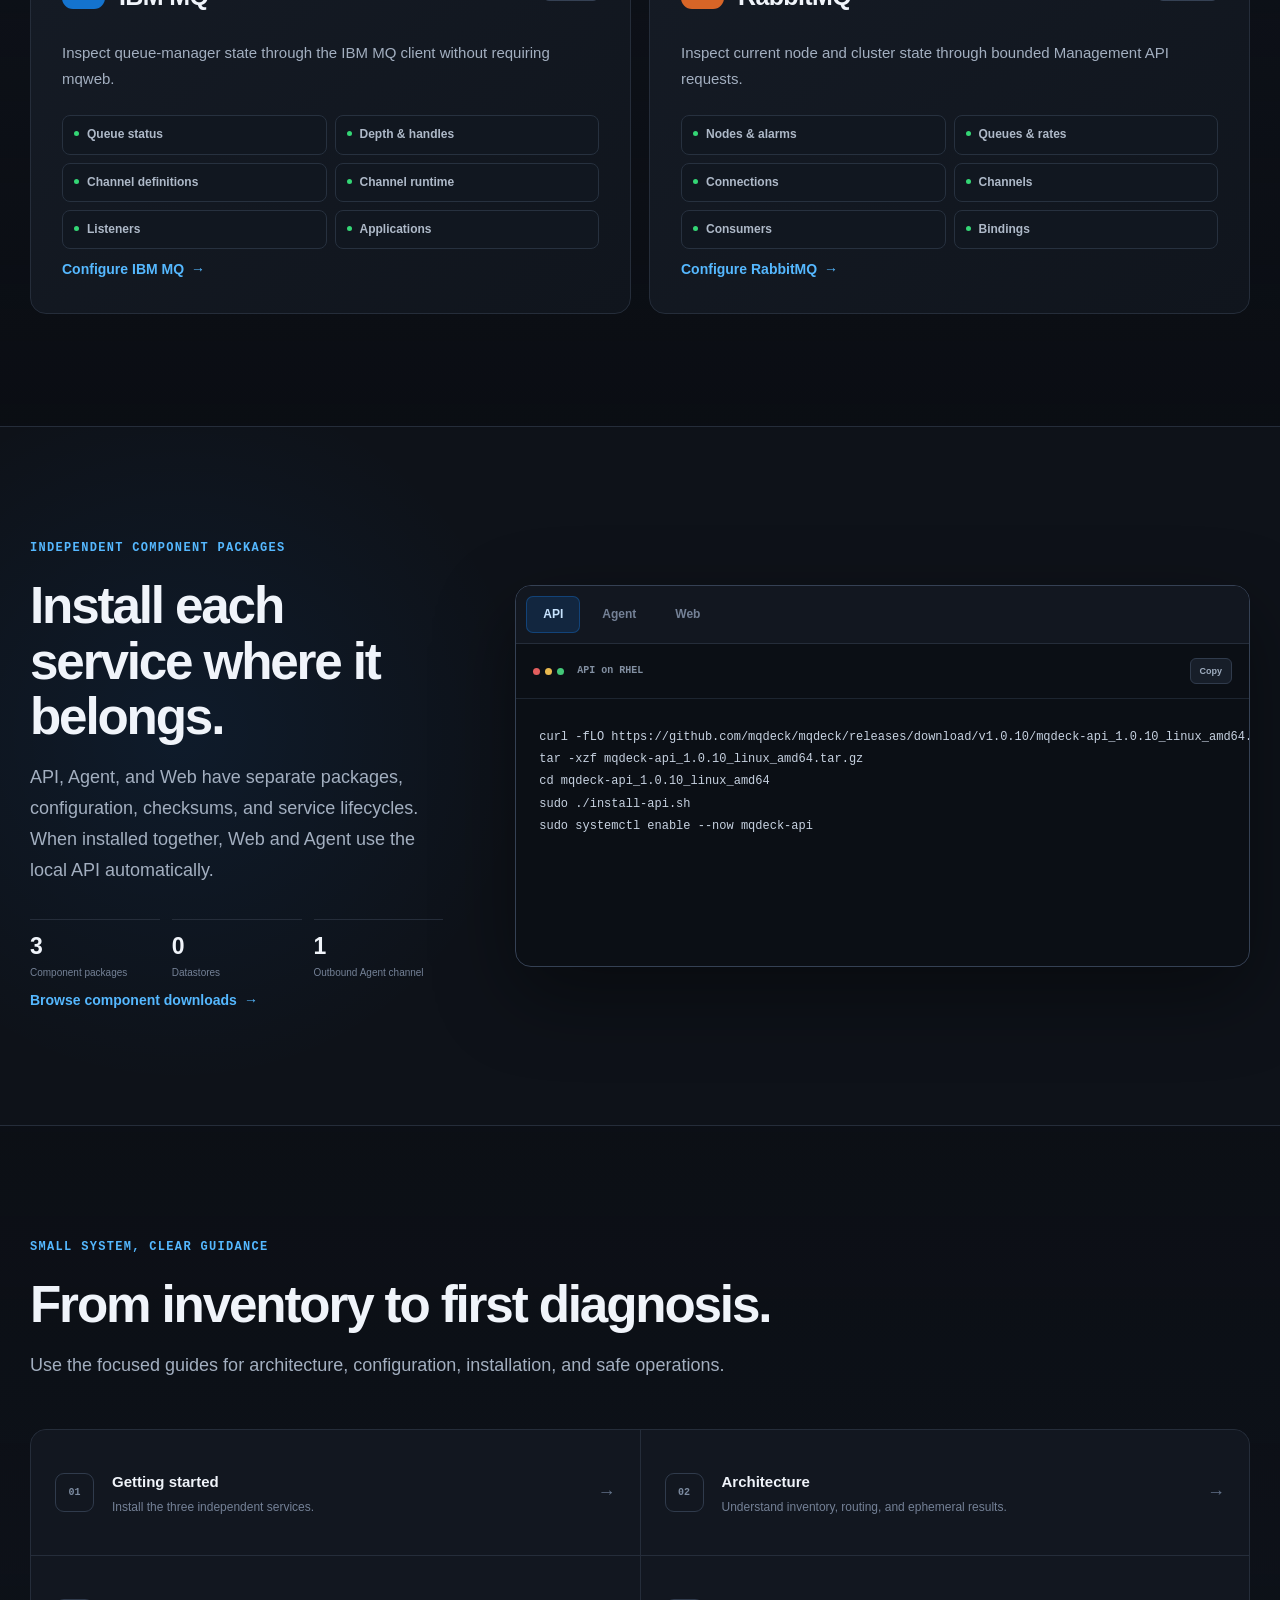
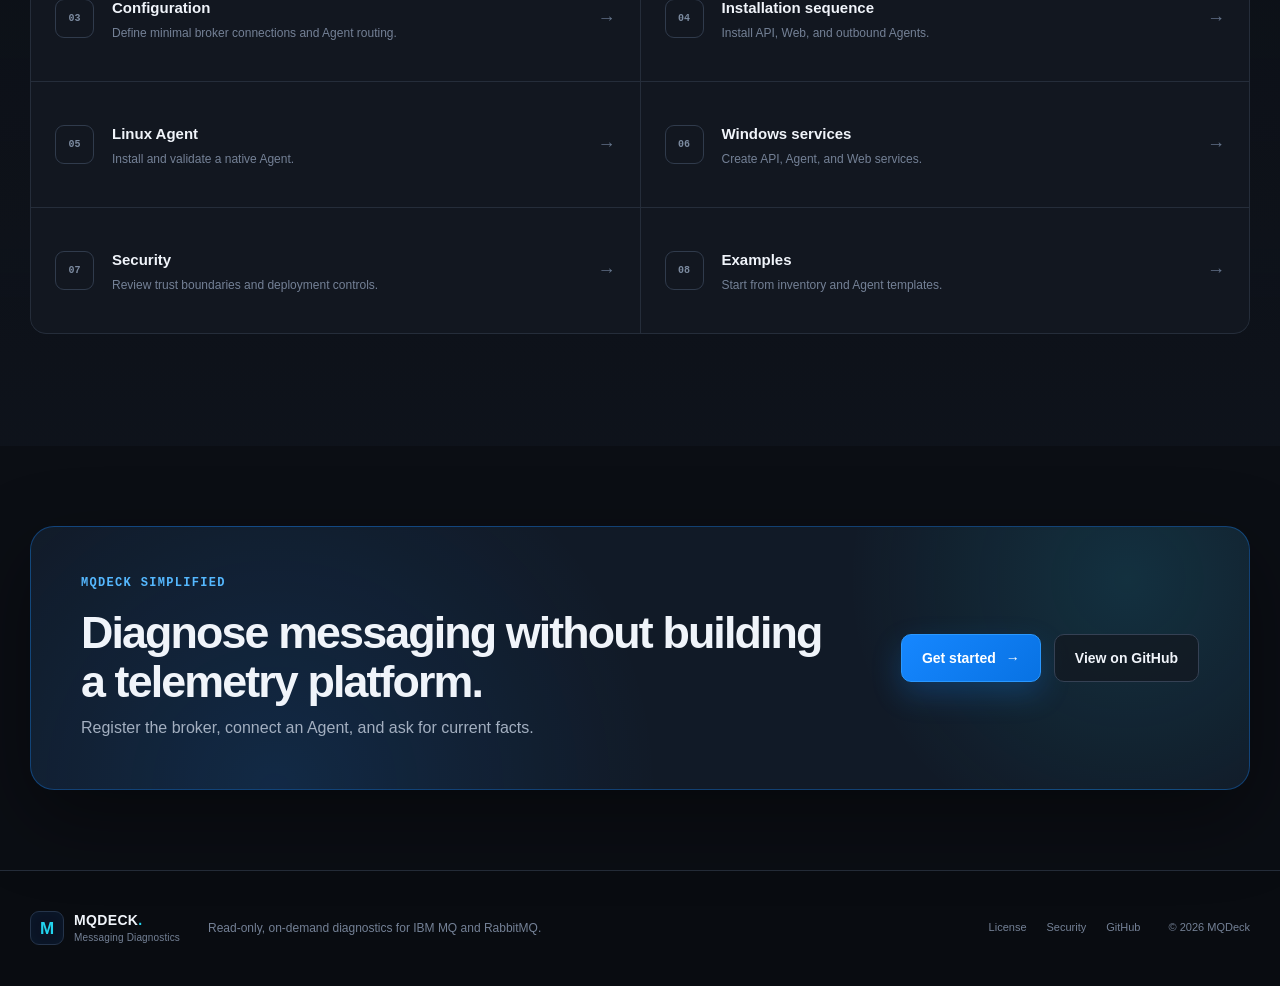
==== commit e54cafb1: "Document local component defaults" ====
--- a/index.html
+++ b/index.html
@@ -148,7 +148,7 @@
 
       <section class="section install-section" id="install">
         <div class="container install-shell">
-          <div class="install-copy"><div class="eyebrow">Independent component packages</div><h2>Install each service where it belongs.</h2><p>API, Agent, and Web have separate releases, configuration, checksums, and service lifecycles. There is no monolithic download.</p><div class="install-facts"><div><strong>3</strong><span>Component releases</span></div><div><strong>0</strong><span>Datastores</span></div><div><strong>1</strong><span>Outbound Agent channel</span></div></div><a class="text-link" href="downloads/1.0.10/">Browse component downloads <span>→</span></a></div>
+          <div class="install-copy"><div class="eyebrow">Independent component packages</div><h2>Install each service where it belongs.</h2><p>API, Agent, and Web have separate packages, configuration, checksums, and service lifecycles. When installed together, Web and Agent use the local API automatically.</p><div class="install-facts"><div><strong>3</strong><span>Component packages</span></div><div><strong>0</strong><span>Datastores</span></div><div><strong>1</strong><span>Outbound Agent channel</span></div></div><a class="text-link" href="downloads/1.0.10/">Browse component downloads <span>→</span></a></div>
           <div class="installer" data-installer>
             <div class="install-tabs" role="tablist" aria-label="Component"><button type="button" role="tab" aria-selected="true" aria-controls="install-api" data-install-tab="api">API</button><button type="button" role="tab" aria-selected="false" aria-controls="install-agent" data-install-tab="agent">Agent</button><button type="button" role="tab" aria-selected="false" aria-controls="install-web" data-install-tab="web">Web</button></div>
             <div class="install-panel" id="install-api" role="tabpanel" data-install-panel="api"><div class="code-heading"><span><i></i><i></i><i></i></span><strong>API on RHEL</strong><button type="button" data-copy="#api-command">Copy</button></div><pre id="api-command"><code>curl -fLO https://github.com/mqdeck/mqdeck/releases/download/v1.0.10/mqdeck-api_1.0.10_linux_amd64.tar.gz
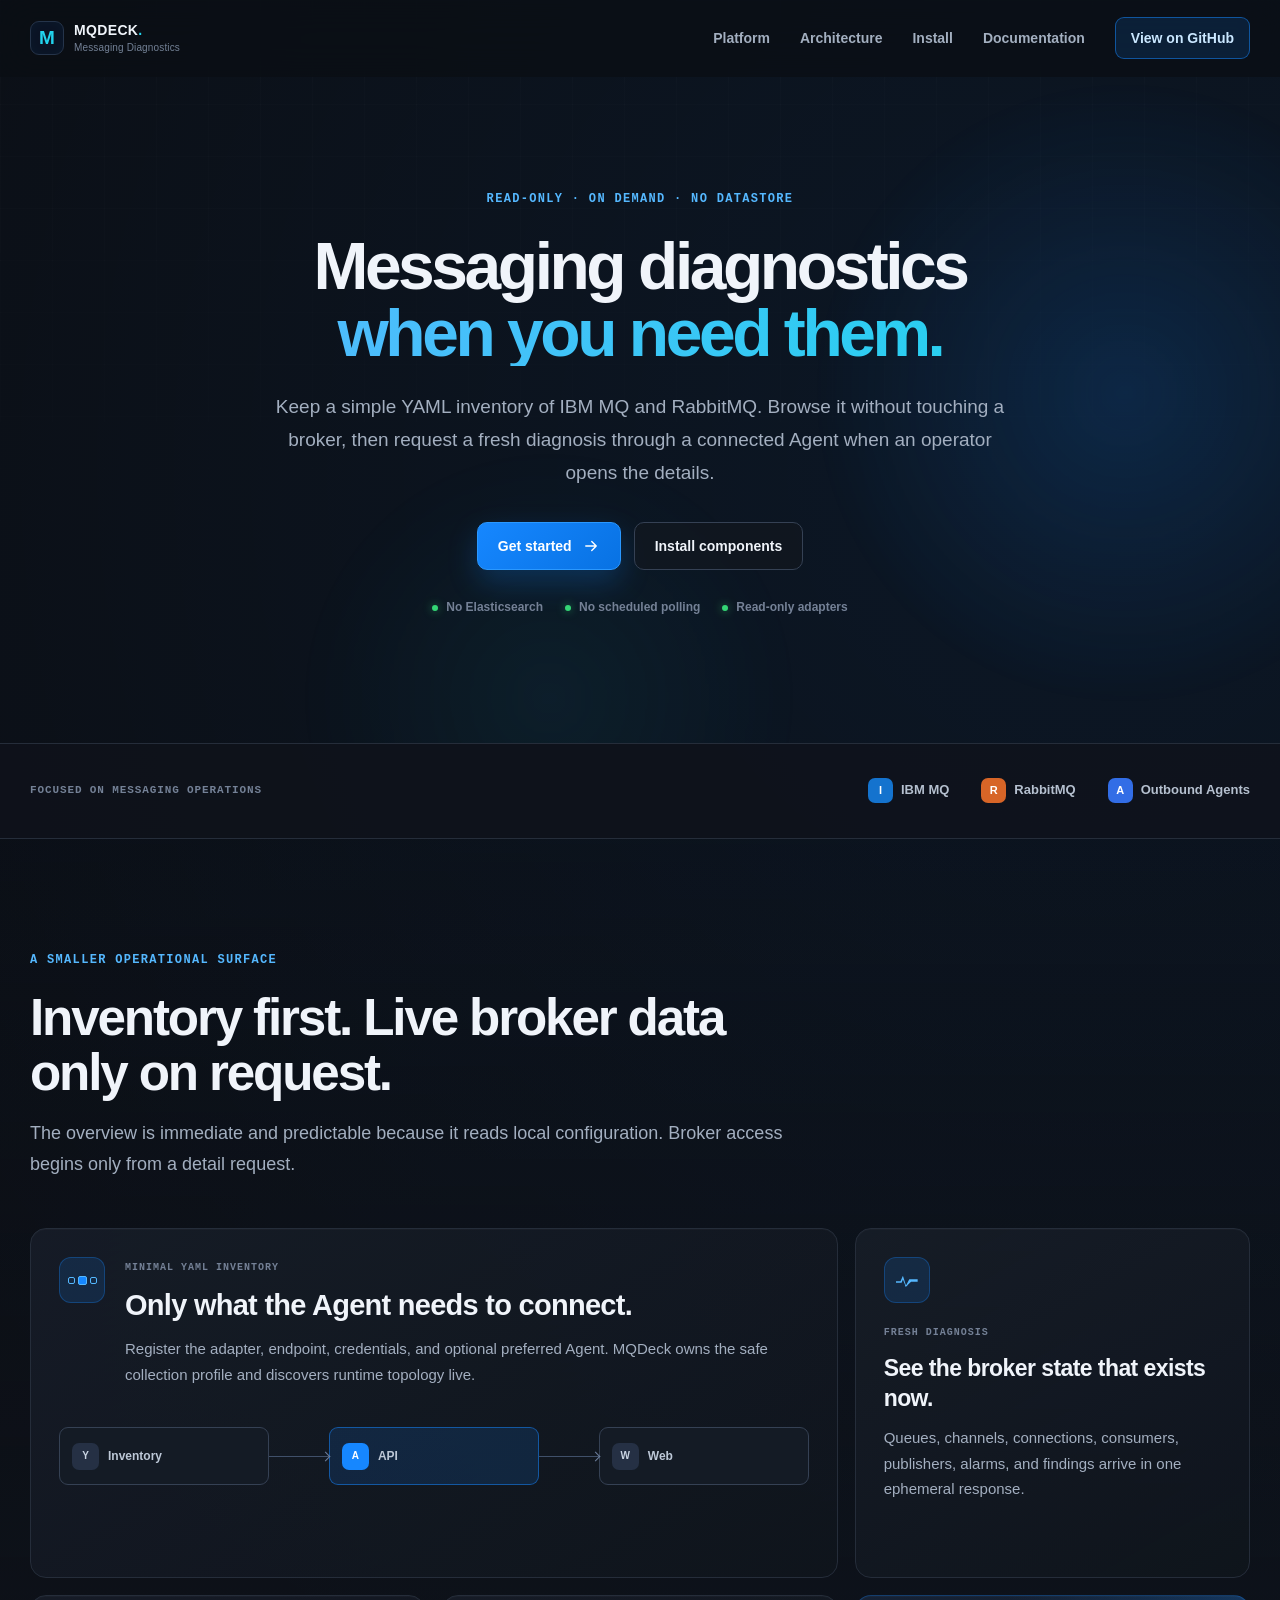
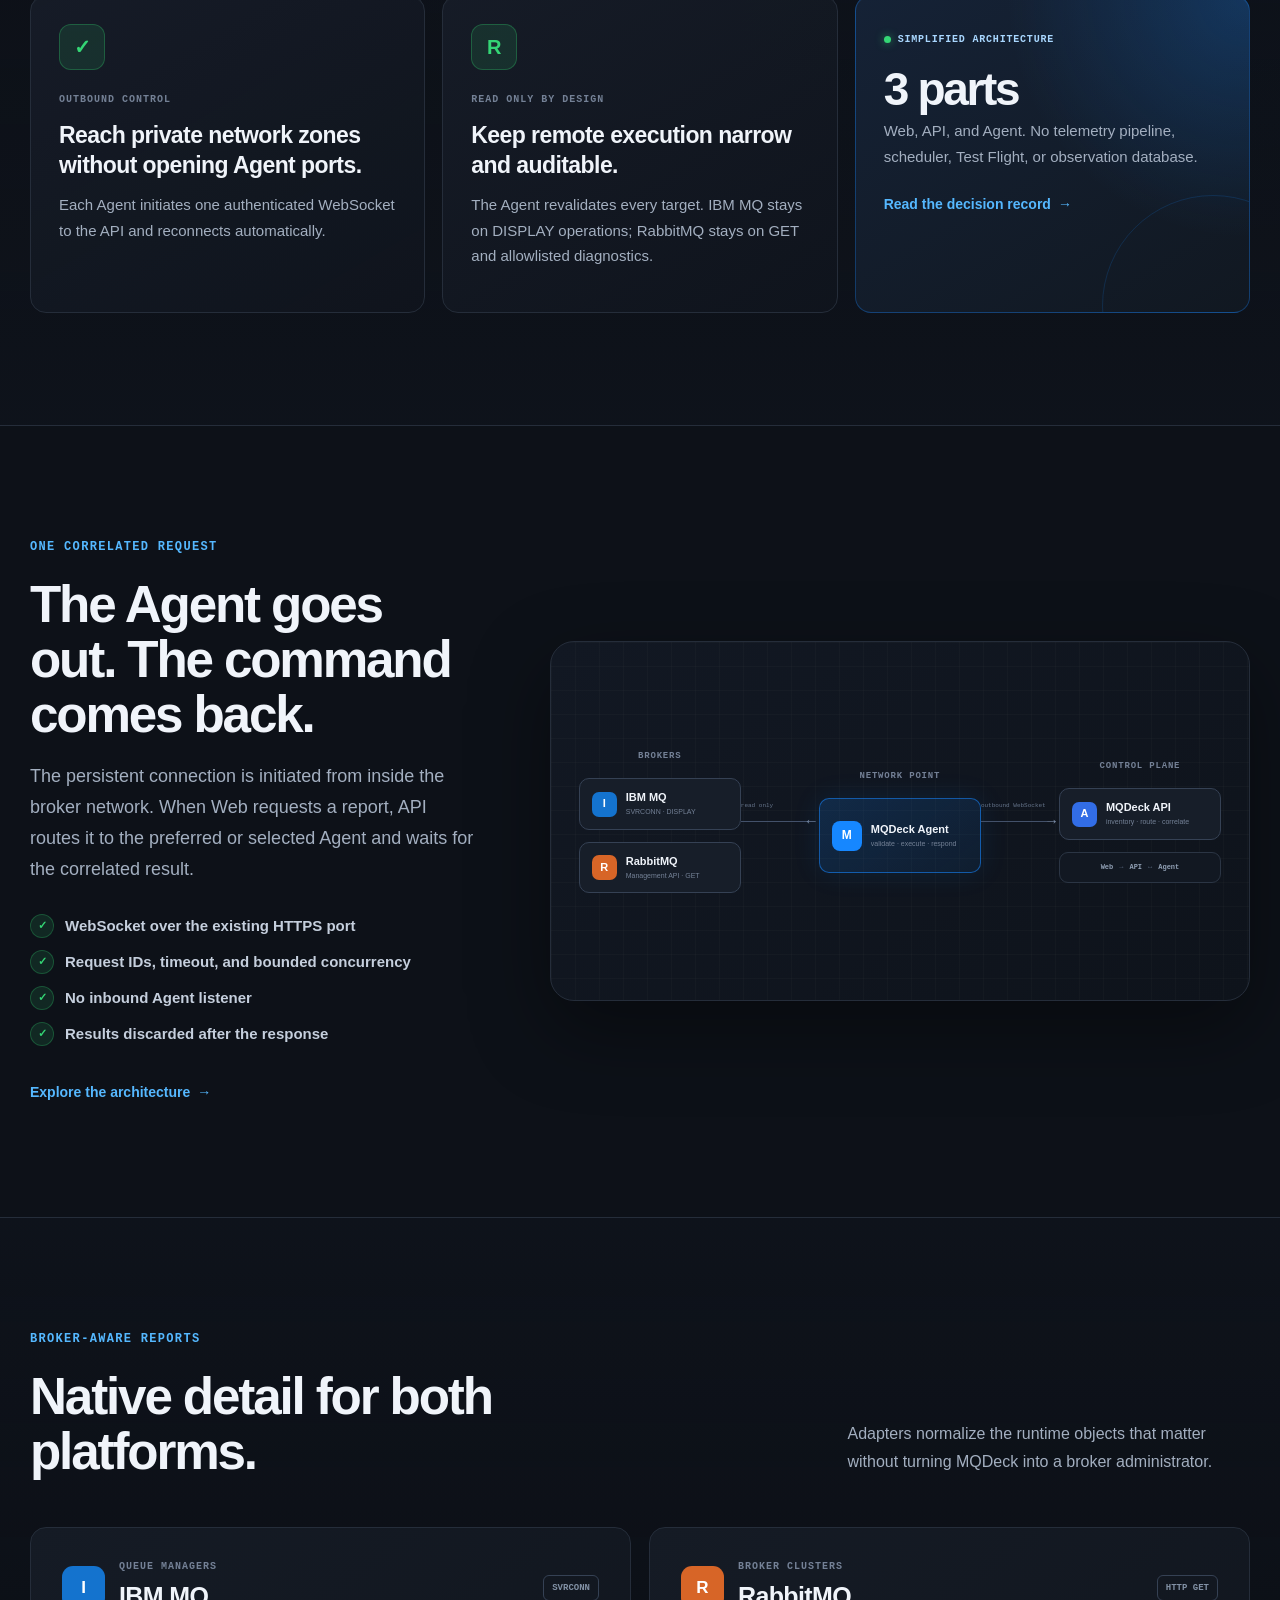
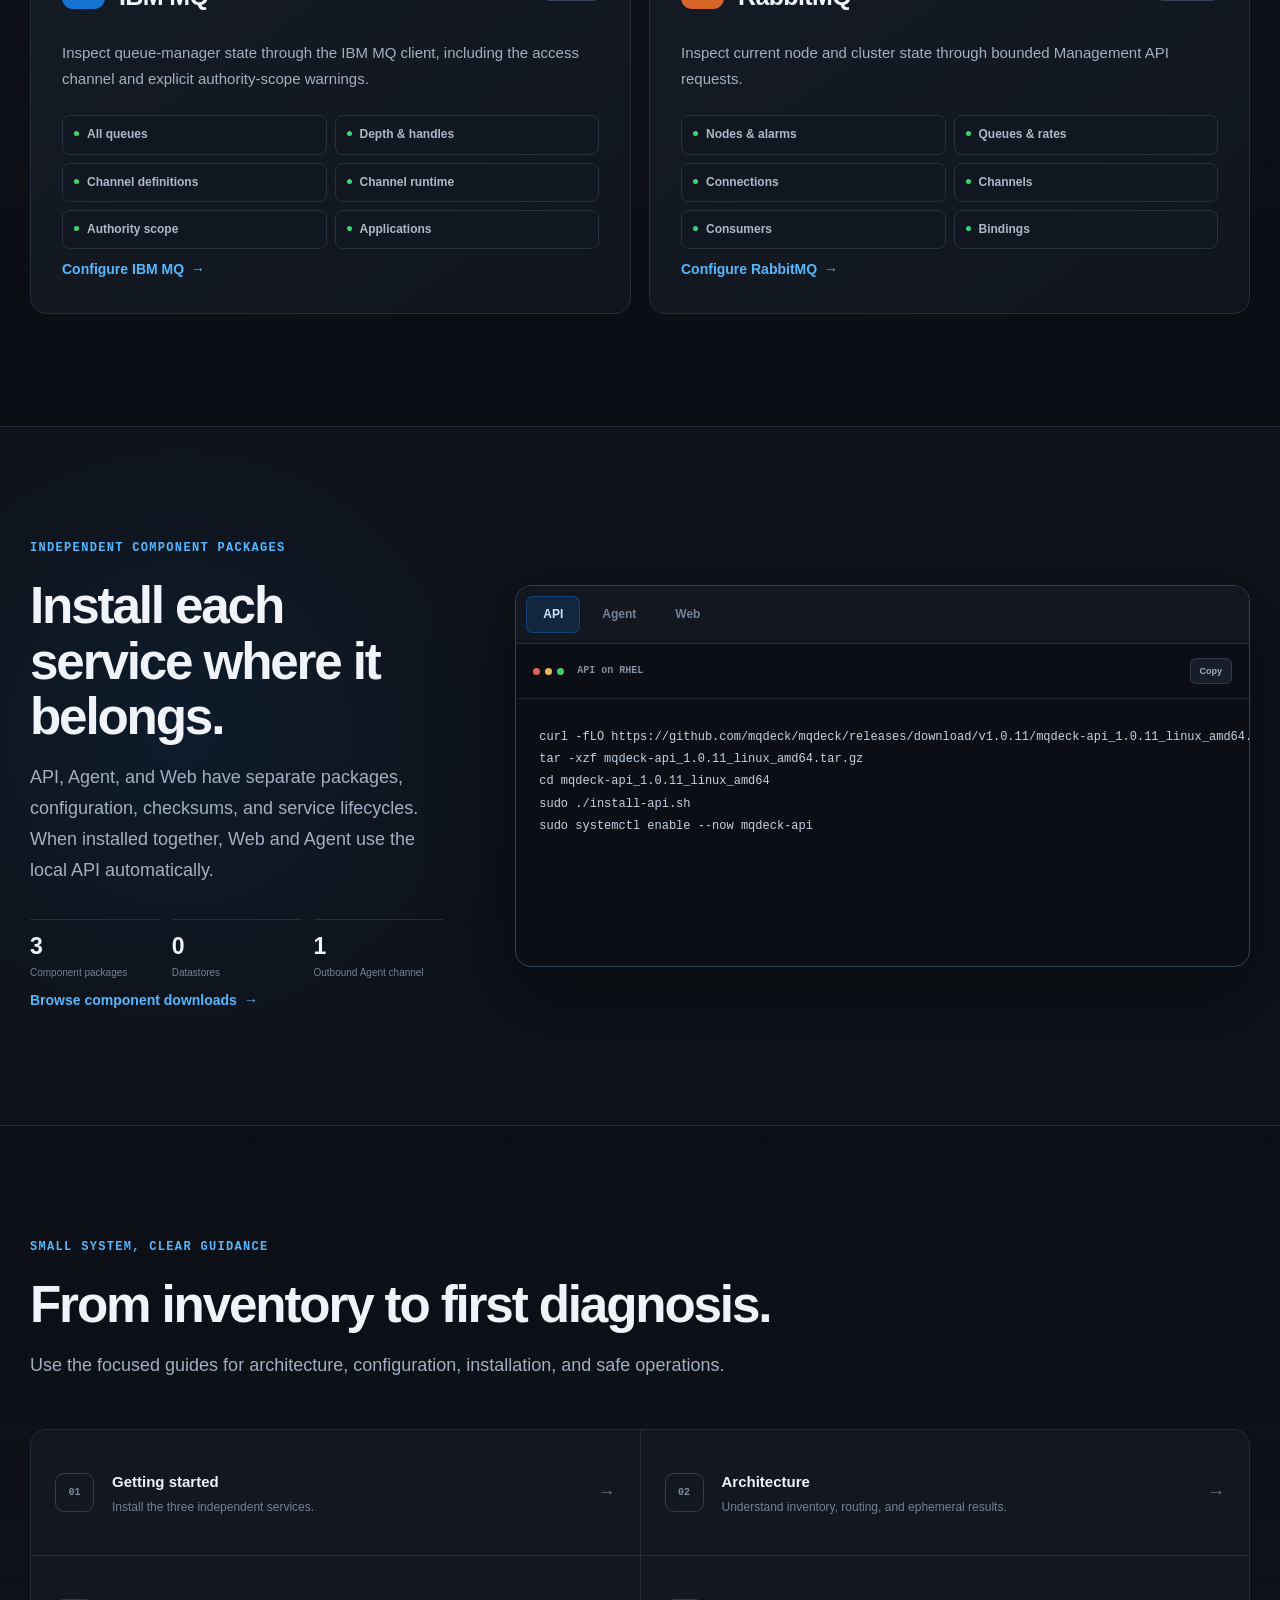
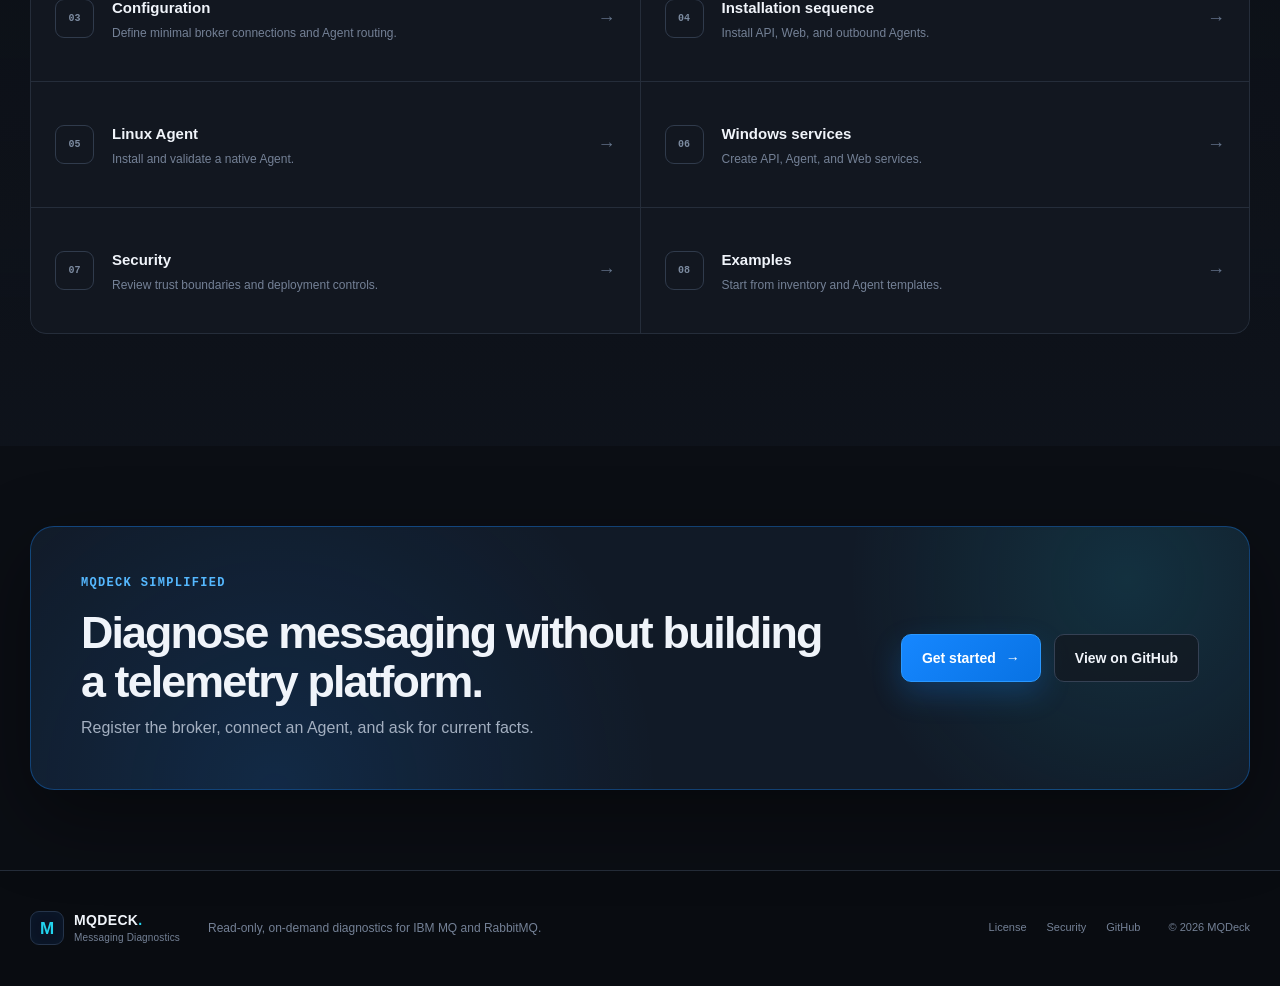
==== commit cdfeb580: "Publish MQDeck 1.0.11" ====
--- a/index.html
+++ b/index.html
@@ -140,7 +140,7 @@
         <div class="container">
           <div class="section-heading split-heading"><div><div class="eyebrow">Broker-aware reports</div><h2>Native detail for both platforms.</h2></div><p>Adapters normalize the runtime objects that matter without turning MQDeck into a broker administrator.</p></div>
           <div class="broker-grid">
-            <article class="broker-card"><div class="broker-card-header"><i class="vendor-mark ibm large">I</i><div><small>QUEUE MANAGERS</small><h3>IBM MQ</h3></div><span>SVRCONN</span></div><p>Inspect queue-manager state through the IBM MQ client without requiring mqweb.</p><div class="capability-list"><span>Queue status</span><span>Depth & handles</span><span>Channel definitions</span><span>Channel runtime</span><span>Listeners</span><span>Applications</span></div><a href="https://github.com/mqdeck/mqdeck/blob/main/examples/ibmmq-svrconn.md">Configure IBM MQ <span>→</span></a></article>
+            <article class="broker-card"><div class="broker-card-header"><i class="vendor-mark ibm large">I</i><div><small>QUEUE MANAGERS</small><h3>IBM MQ</h3></div><span>SVRCONN</span></div><p>Inspect queue-manager state through the IBM MQ client, including the access channel and explicit authority-scope warnings.</p><div class="capability-list"><span>All queues</span><span>Depth & handles</span><span>Channel definitions</span><span>Channel runtime</span><span>Authority scope</span><span>Applications</span></div><a href="https://github.com/mqdeck/mqdeck/blob/main/examples/ibmmq-svrconn.md">Configure IBM MQ <span>→</span></a></article>
             <article class="broker-card"><div class="broker-card-header"><i class="vendor-mark rabbit large">R</i><div><small>BROKER CLUSTERS</small><h3>RabbitMQ</h3></div><span>HTTP GET</span></div><p>Inspect current node and cluster state through bounded Management API requests.</p><div class="capability-list"><span>Nodes & alarms</span><span>Queues & rates</span><span>Connections</span><span>Channels</span><span>Consumers</span><span>Bindings</span></div><a href="https://github.com/mqdeck/mqdeck/blob/main/docs/configuration.md">Configure RabbitMQ <span>→</span></a></article>
           </div>
         </div>
@@ -148,22 +148,22 @@
 
       <section class="section install-section" id="install">
         <div class="container install-shell">
-          <div class="install-copy"><div class="eyebrow">Independent component packages</div><h2>Install each service where it belongs.</h2><p>API, Agent, and Web have separate packages, configuration, checksums, and service lifecycles. When installed together, Web and Agent use the local API automatically.</p><div class="install-facts"><div><strong>3</strong><span>Component packages</span></div><div><strong>0</strong><span>Datastores</span></div><div><strong>1</strong><span>Outbound Agent channel</span></div></div><a class="text-link" href="downloads/1.0.10/">Browse component downloads <span>→</span></a></div>
+          <div class="install-copy"><div class="eyebrow">Independent component packages</div><h2>Install each service where it belongs.</h2><p>API, Agent, and Web have separate packages, configuration, checksums, and service lifecycles. When installed together, Web and Agent use the local API automatically.</p><div class="install-facts"><div><strong>3</strong><span>Component packages</span></div><div><strong>0</strong><span>Datastores</span></div><div><strong>1</strong><span>Outbound Agent channel</span></div></div><a class="text-link" href="downloads/1.0.11/">Browse component downloads <span>→</span></a></div>
           <div class="installer" data-installer>
             <div class="install-tabs" role="tablist" aria-label="Component"><button type="button" role="tab" aria-selected="true" aria-controls="install-api" data-install-tab="api">API</button><button type="button" role="tab" aria-selected="false" aria-controls="install-agent" data-install-tab="agent">Agent</button><button type="button" role="tab" aria-selected="false" aria-controls="install-web" data-install-tab="web">Web</button></div>
-            <div class="install-panel" id="install-api" role="tabpanel" data-install-panel="api"><div class="code-heading"><span><i></i><i></i><i></i></span><strong>API on RHEL</strong><button type="button" data-copy="#api-command">Copy</button></div><pre id="api-command"><code>curl -fLO https://github.com/mqdeck/mqdeck/releases/download/v1.0.10/mqdeck-api_1.0.10_linux_amd64.tar.gz
-tar -xzf mqdeck-api_1.0.10_linux_amd64.tar.gz
-cd mqdeck-api_1.0.10_linux_amd64
+            <div class="install-panel" id="install-api" role="tabpanel" data-install-panel="api"><div class="code-heading"><span><i></i><i></i><i></i></span><strong>API on RHEL</strong><button type="button" data-copy="#api-command">Copy</button></div><pre id="api-command"><code>curl -fLO https://github.com/mqdeck/mqdeck/releases/download/v1.0.11/mqdeck-api_1.0.11_linux_amd64.tar.gz
+tar -xzf mqdeck-api_1.0.11_linux_amd64.tar.gz
+cd mqdeck-api_1.0.11_linux_amd64
 sudo ./install-api.sh
 sudo systemctl enable --now mqdeck-api</code></pre></div>
-            <div class="install-panel" id="install-agent" role="tabpanel" data-install-panel="agent" hidden><div class="code-heading"><span><i></i><i></i><i></i></span><strong>Agent on RHEL</strong><button type="button" data-copy="#agent-command">Copy</button></div><pre id="agent-command"><code>curl -fLO https://github.com/mqdeck/mqdeck/releases/download/v1.0.10/mqdeck-agent_1.0.10_linux_amd64.tar.gz
-tar -xzf mqdeck-agent_1.0.10_linux_amd64.tar.gz
-cd mqdeck-agent_1.0.10_linux_amd64
+            <div class="install-panel" id="install-agent" role="tabpanel" data-install-panel="agent" hidden><div class="code-heading"><span><i></i><i></i><i></i></span><strong>Agent on RHEL</strong><button type="button" data-copy="#agent-command">Copy</button></div><pre id="agent-command"><code>curl -fLO https://github.com/mqdeck/mqdeck/releases/download/v1.0.11/mqdeck-agent_1.0.11_linux_amd64.tar.gz
+tar -xzf mqdeck-agent_1.0.11_linux_amd64.tar.gz
+cd mqdeck-agent_1.0.11_linux_amd64
 sudo ./install-agent.sh
 sudo systemctl enable --now mqdeck-agent</code></pre></div>
-            <div class="install-panel" id="install-web" role="tabpanel" data-install-panel="web" hidden><div class="code-heading"><span><i></i><i></i><i></i></span><strong>Web on RHEL</strong><button type="button" data-copy="#web-command">Copy</button></div><pre id="web-command"><code>curl -fLO https://github.com/mqdeck/mqdeck/releases/download/v1.0.10/mqdeck-web_1.0.10_standalone.tar.gz
-tar -xzf mqdeck-web_1.0.10_standalone.tar.gz
-cd mqdeck-web_1.0.10_standalone
+            <div class="install-panel" id="install-web" role="tabpanel" data-install-panel="web" hidden><div class="code-heading"><span><i></i><i></i><i></i></span><strong>Web on RHEL</strong><button type="button" data-copy="#web-command">Copy</button></div><pre id="web-command"><code>curl -fLO https://github.com/mqdeck/mqdeck/releases/download/v1.0.11/mqdeck-web_1.0.11_standalone.tar.gz
+tar -xzf mqdeck-web_1.0.11_standalone.tar.gz
+cd mqdeck-web_1.0.11_standalone
 sudo ./install-web.sh
 sudo systemctl enable --now mqdeck-web</code></pre></div>
             <div class="copy-status" aria-live="polite" data-copy-status></div>
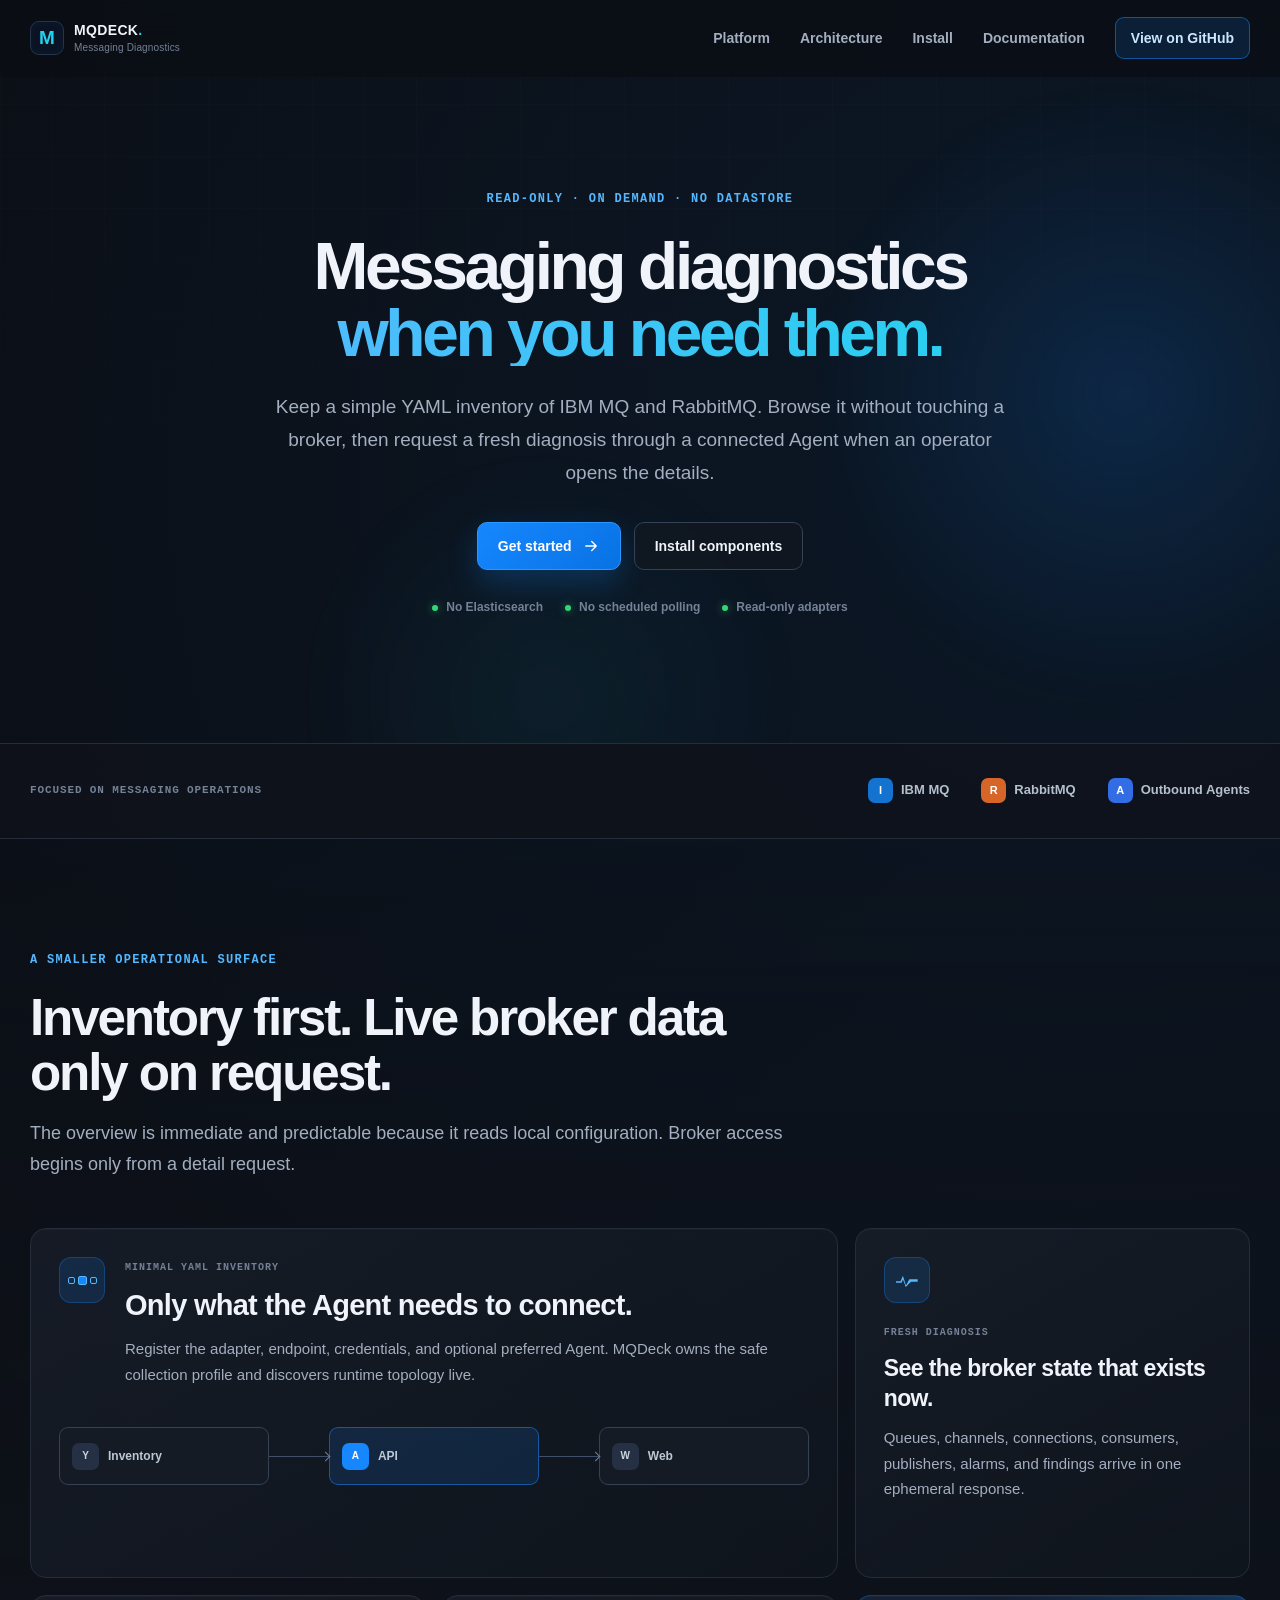
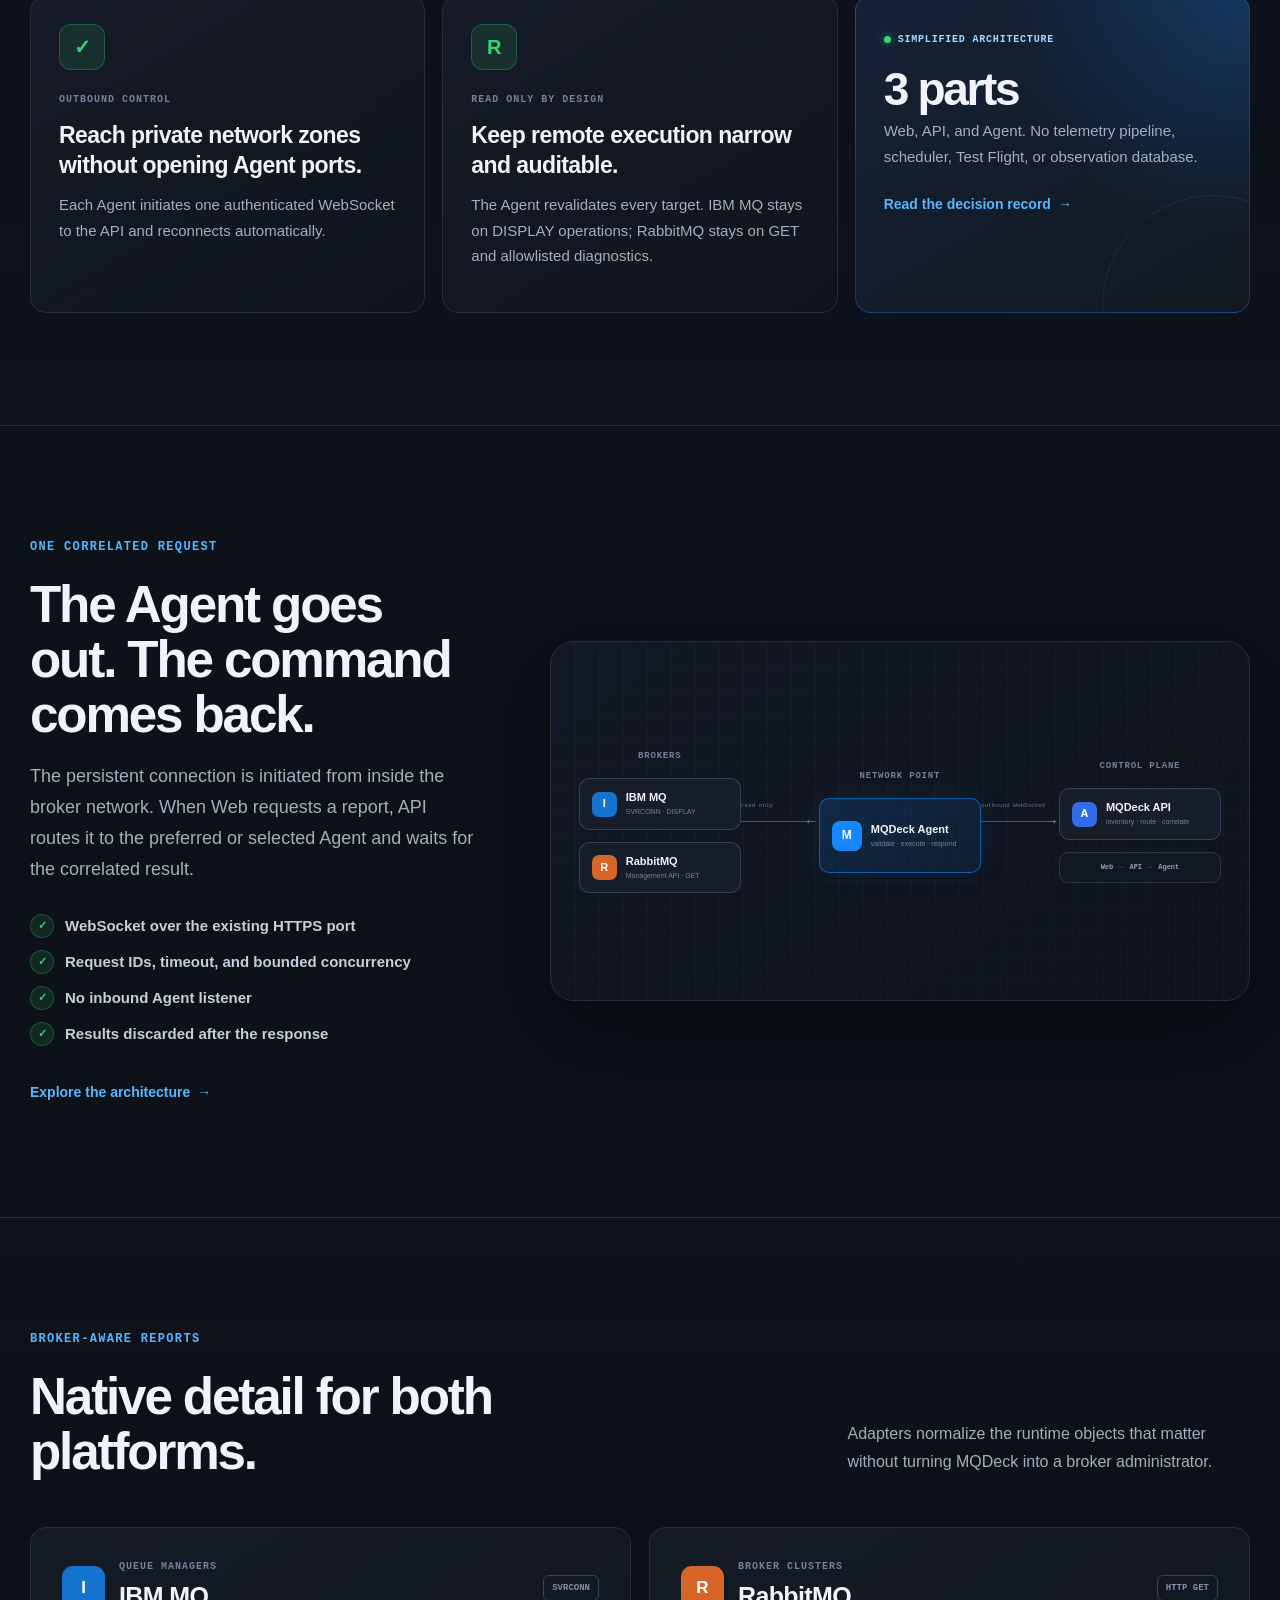
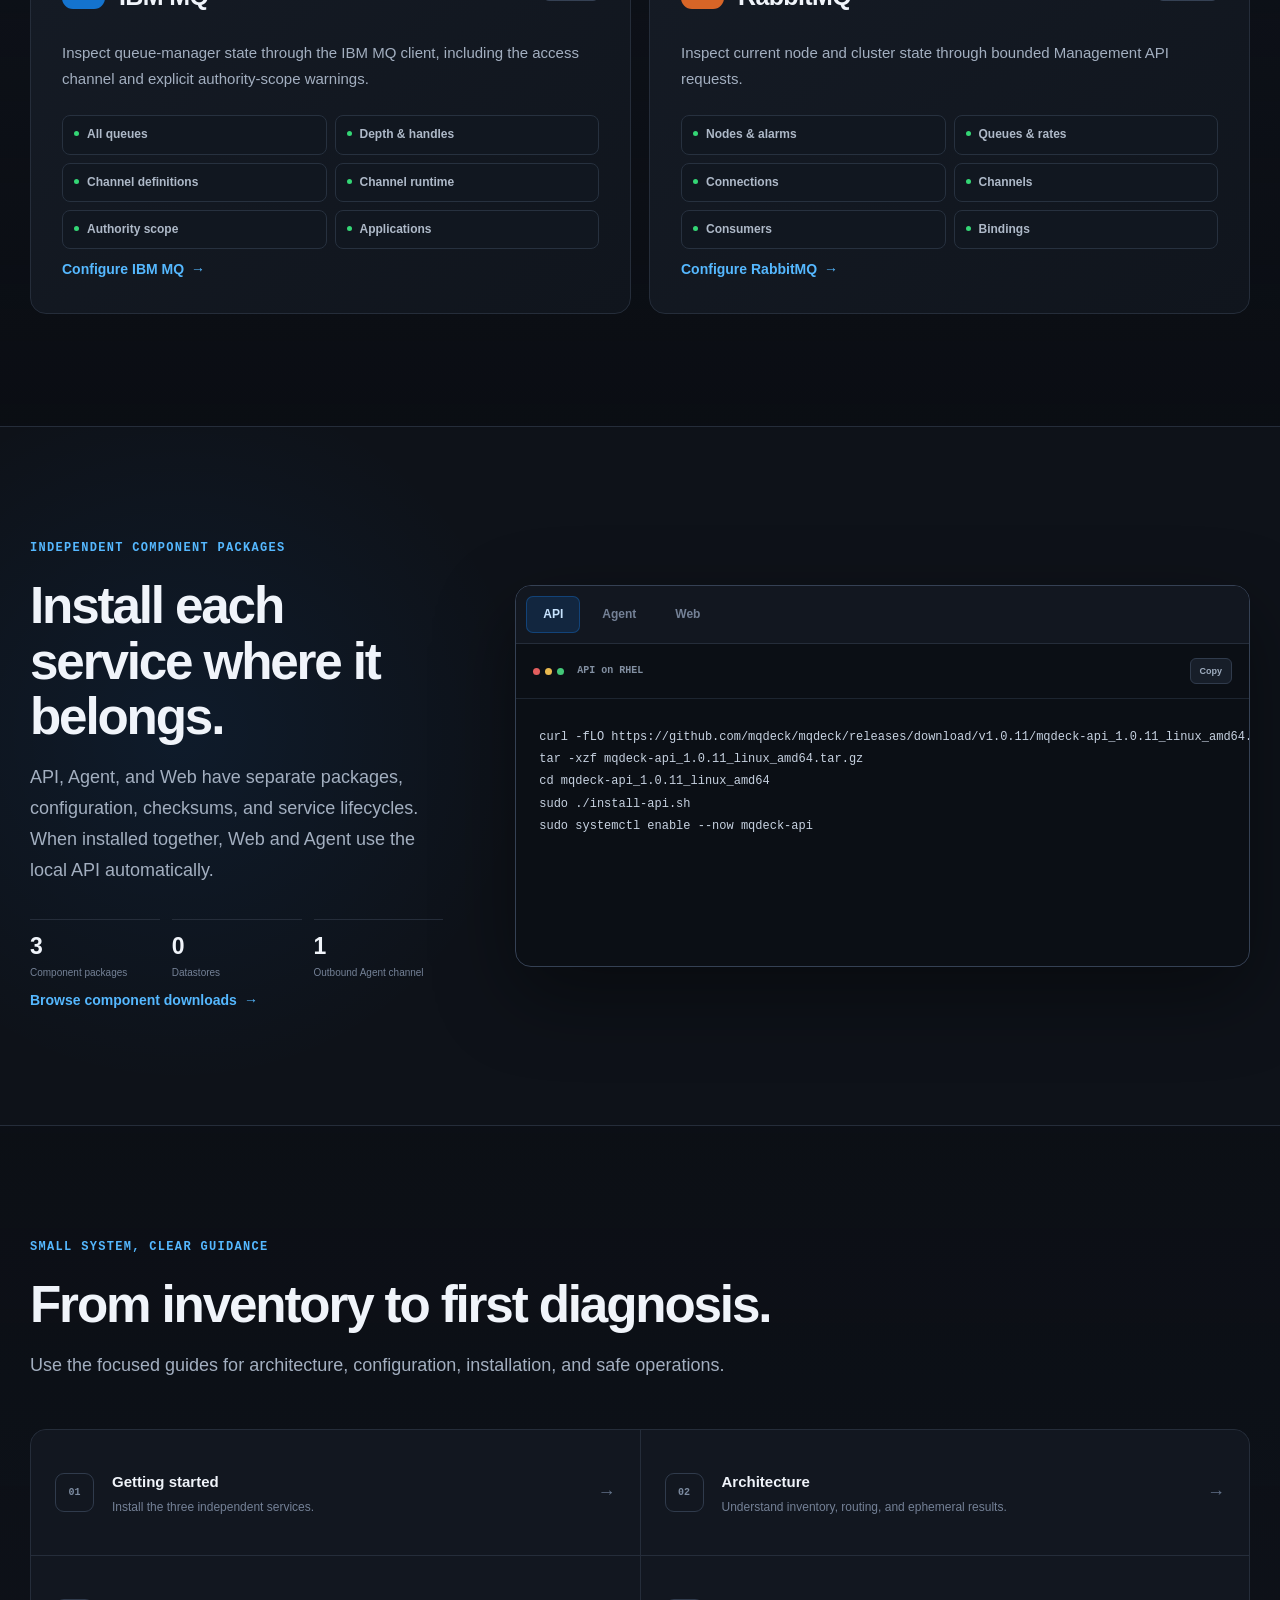
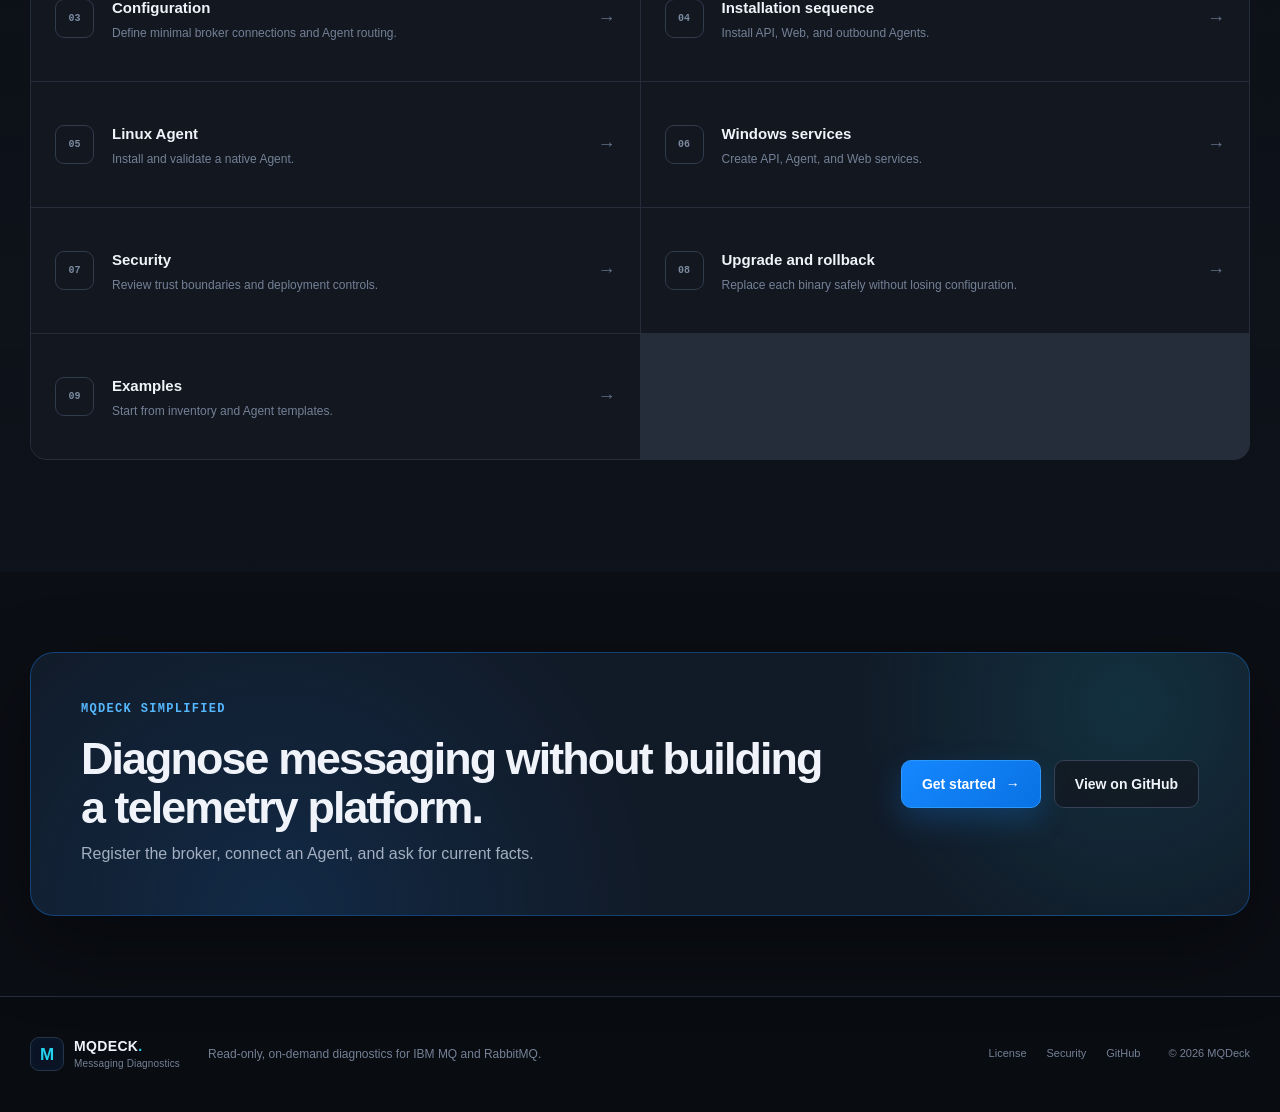
==== commit 8449cf97: "docs: link production upgrade guide" ====
--- a/index.html
+++ b/index.html
@@ -182,7 +182,8 @@
             <a href="https://github.com/mqdeck/mqdeck/blob/main/docs/install-agent-linux.md"><span class="doc-number">05</span><div><strong>Linux Agent</strong><small>Install and validate a native Agent.</small></div><i>→</i></a>
             <a href="https://github.com/mqdeck/mqdeck/blob/main/docs/install-agent-windows.md"><span class="doc-number">06</span><div><strong>Windows services</strong><small>Create API, Agent, and Web services.</small></div><i>→</i></a>
             <a href="https://github.com/mqdeck/mqdeck/blob/main/SECURITY.md"><span class="doc-number">07</span><div><strong>Security</strong><small>Review trust boundaries and deployment controls.</small></div><i>→</i></a>
-            <a href="https://github.com/mqdeck/mqdeck/tree/main/examples"><span class="doc-number">08</span><div><strong>Examples</strong><small>Start from inventory and Agent templates.</small></div><i>→</i></a>
+            <a href="https://github.com/mqdeck/mqdeck/blob/main/docs/upgrade.md"><span class="doc-number">08</span><div><strong>Upgrade and rollback</strong><small>Replace each binary safely without losing configuration.</small></div><i>→</i></a>
+            <a href="https://github.com/mqdeck/mqdeck/tree/main/examples"><span class="doc-number">09</span><div><strong>Examples</strong><small>Start from inventory and Agent templates.</small></div><i>→</i></a>
           </div>
         </div>
       </section>
